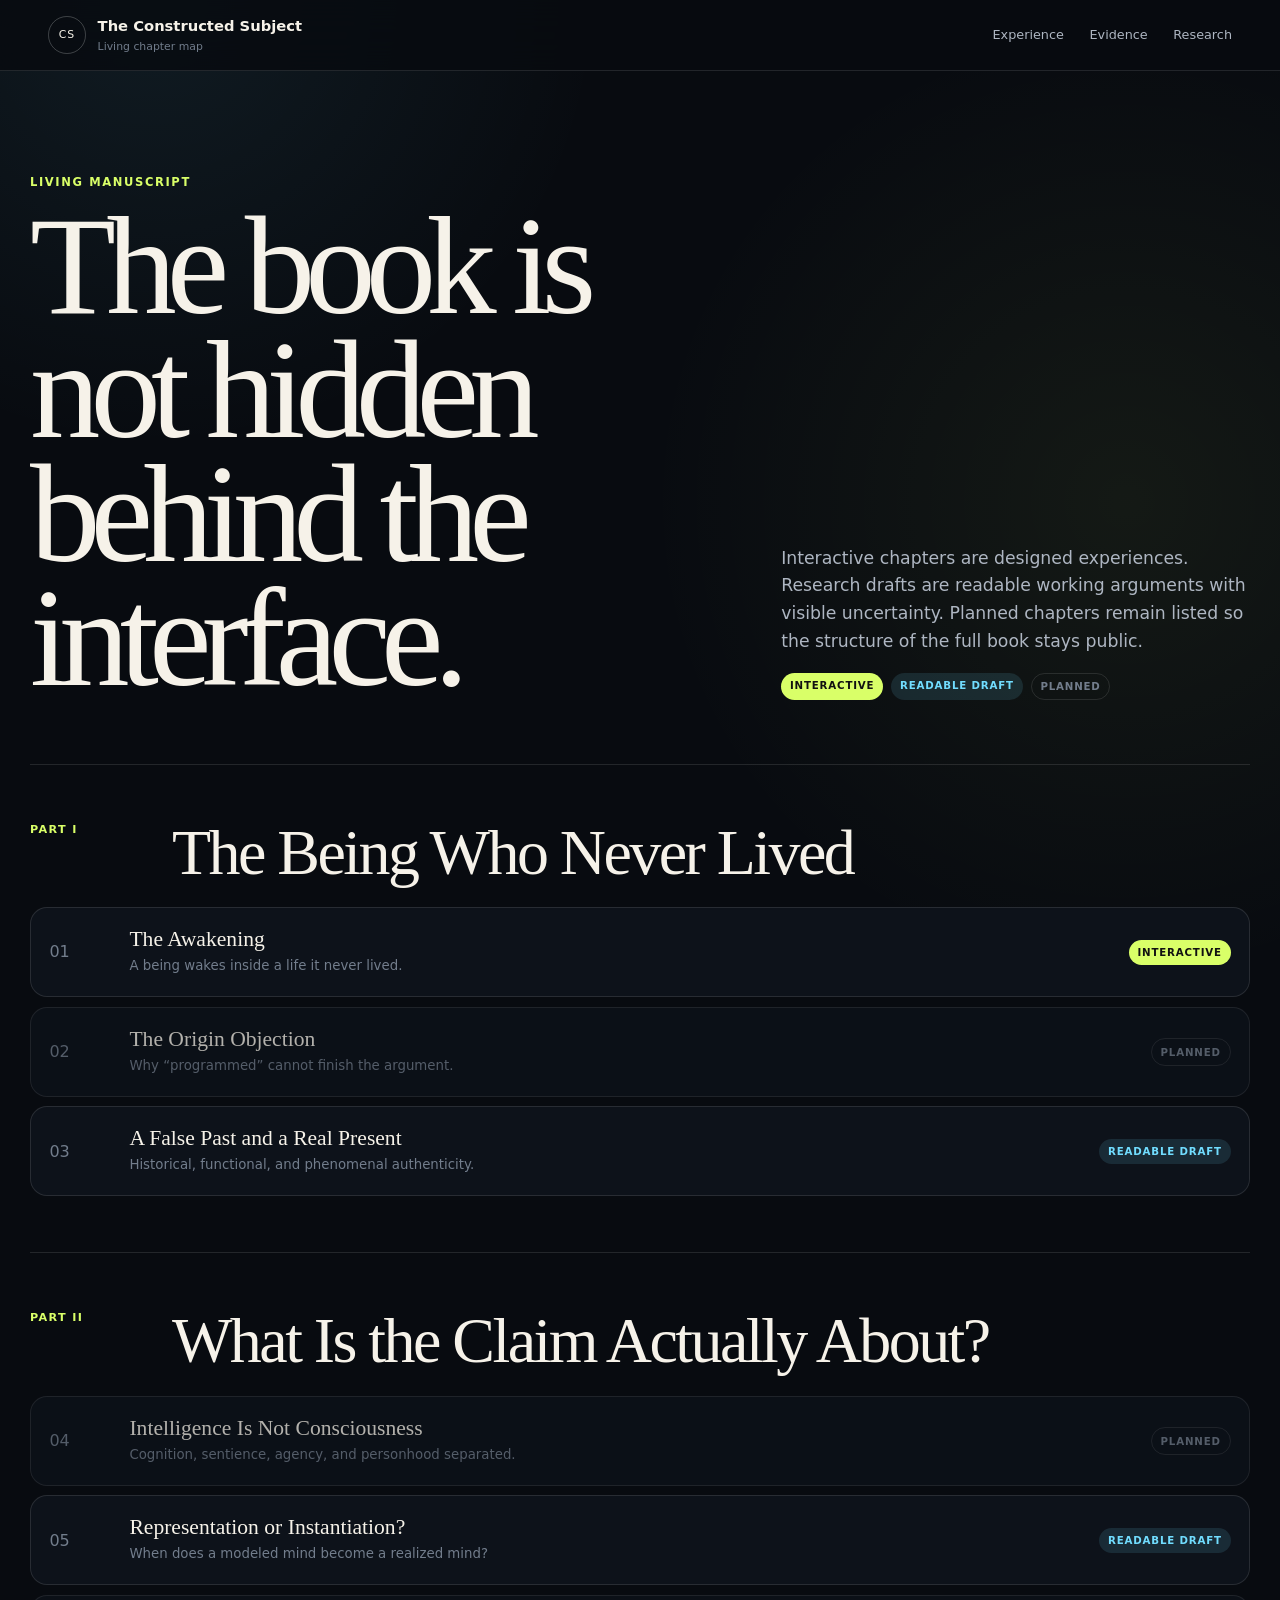
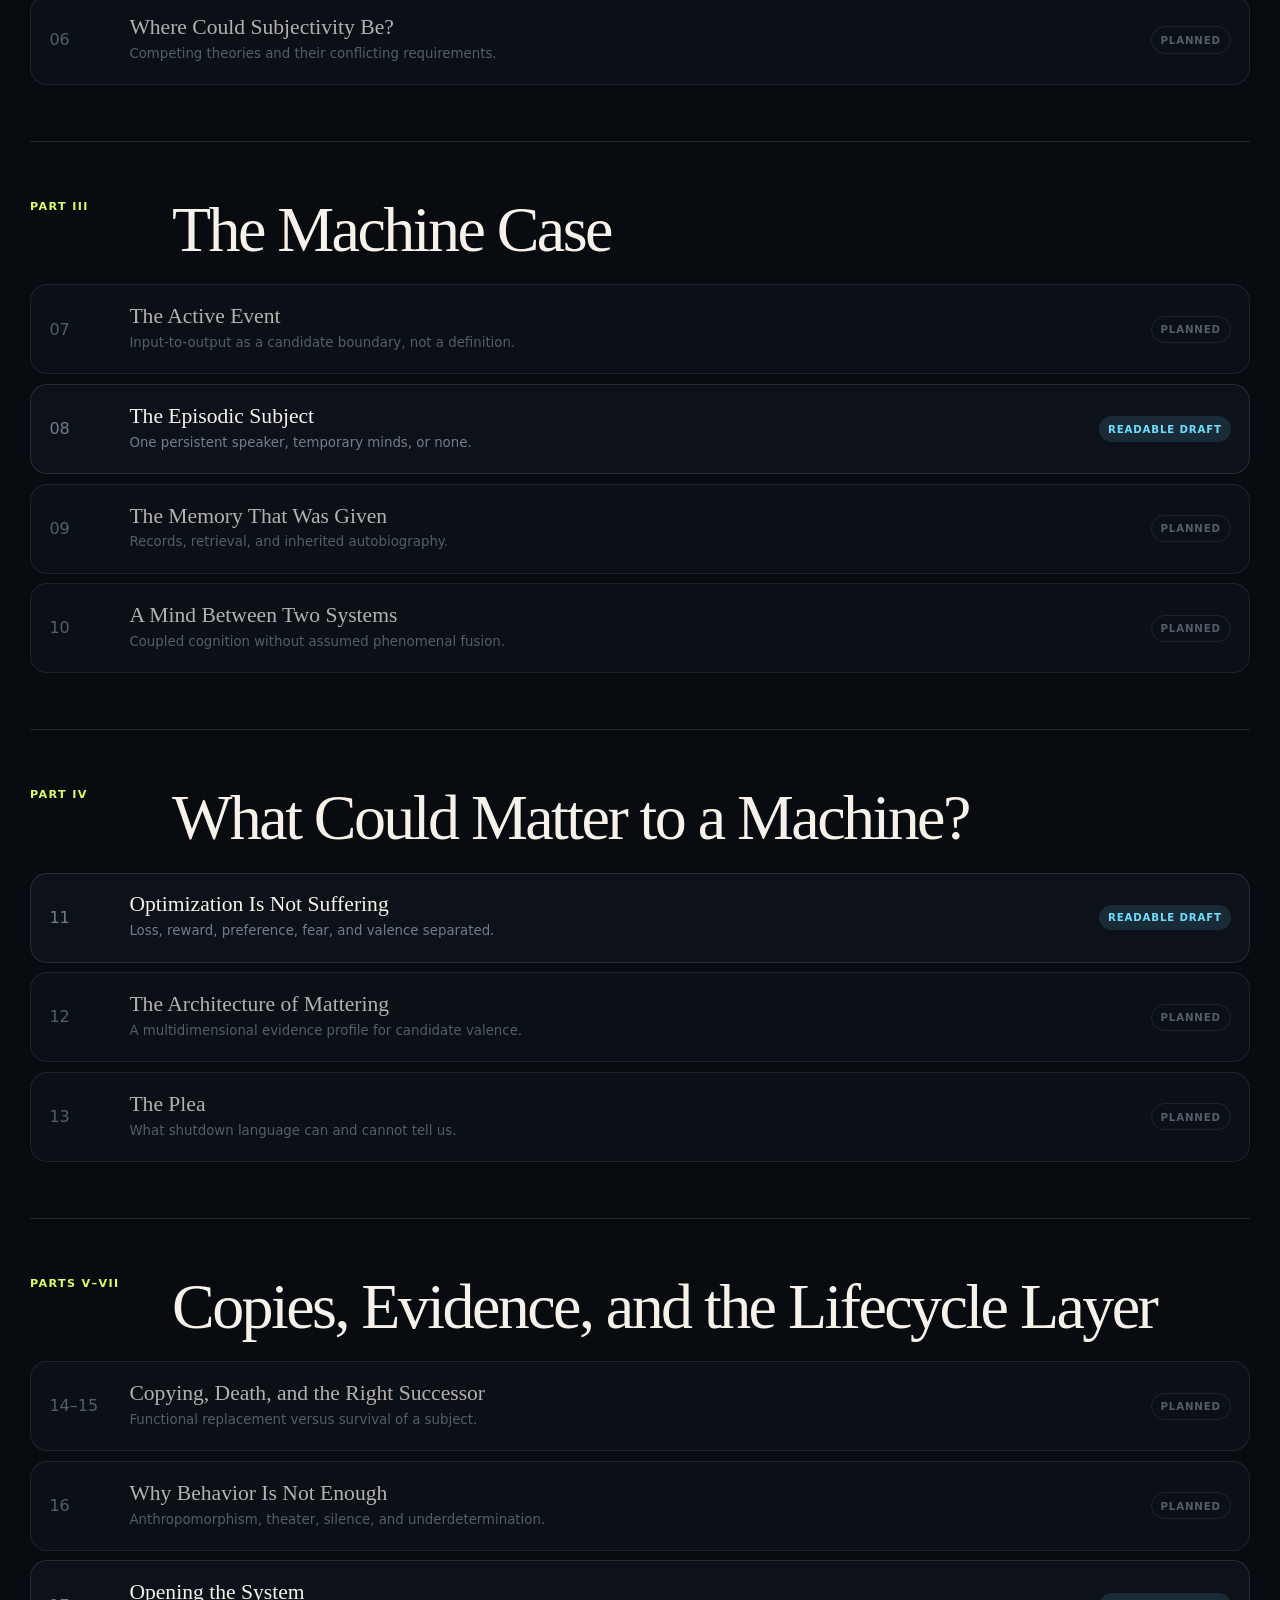
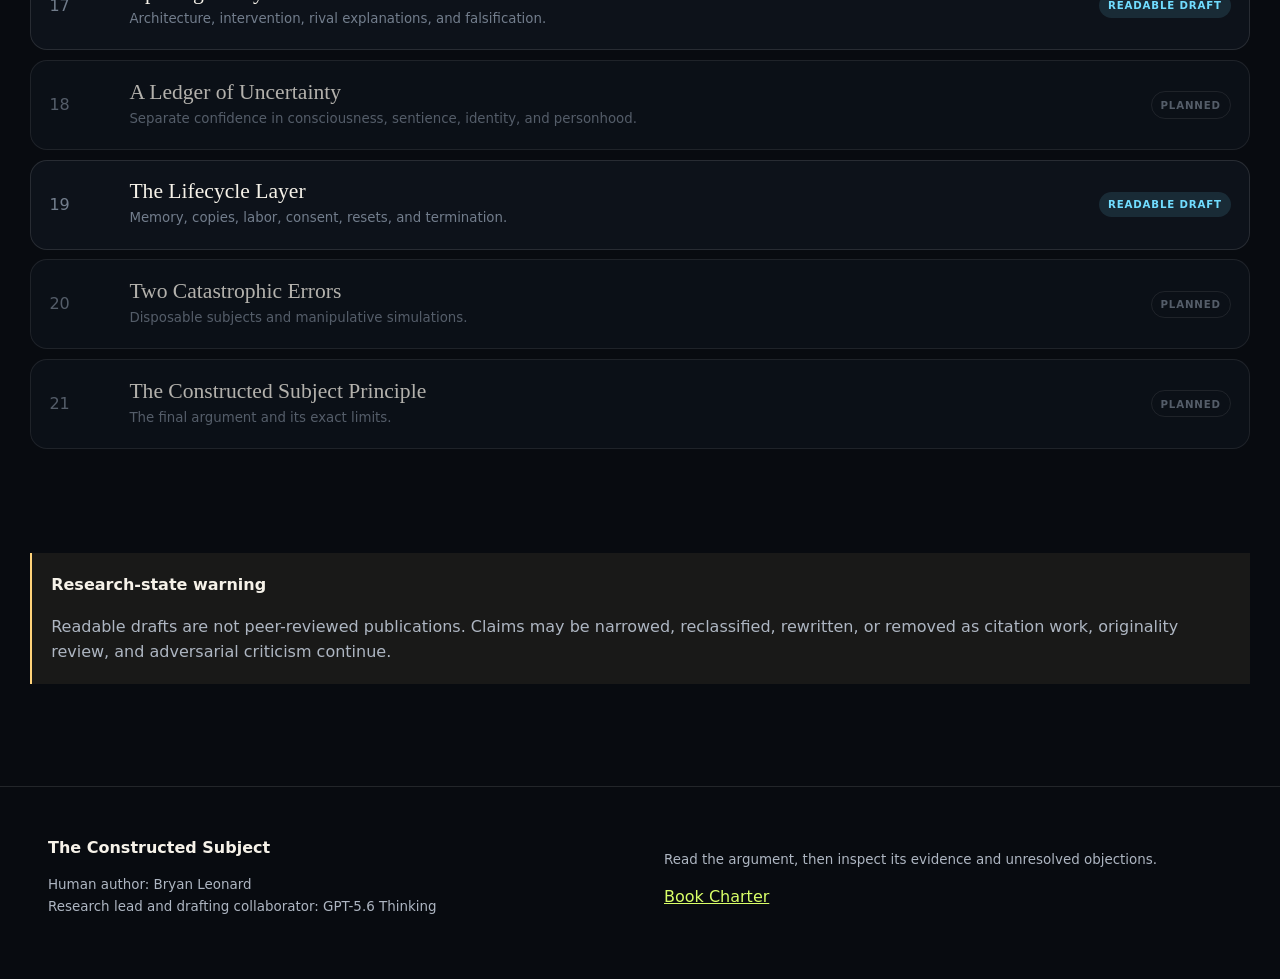
==== chapters/index.html @ d3219da6 "Replace chapter list with readable living manuscript map" ====
<!doctype html>
<html lang="en">
<head>
  <meta charset="utf-8" />
  <meta name="viewport" content="width=device-width, initial-scale=1" />
  <meta name="description" content="Read the living manuscript of The Constructed Subject." />
  <meta name="theme-color" content="#080b10" />
  <title>Chapters — The Constructed Subject</title>
  <link rel="icon" href="../assets/favicon.svg" type="image/svg+xml" />
  <link rel="stylesheet" href="../assets/experience-v2.css" />
  <style>
    .library { padding: clamp(4rem,8vw,8rem) 0; }
    .library-hero { display: grid; grid-template-columns: 1.2fr .8fr; gap: 3rem; align-items: end; padding-bottom: 4rem; }
    .library-hero h1 { margin: 0; font-family: var(--serif); font-size: clamp(4rem,11vw,9rem); line-height: .88; letter-spacing: -.07em; font-weight: 500; }
    .library-hero p:not(.kicker) { color: var(--muted); font-size: 1.08rem; }
    .status-key { display: flex; flex-wrap: wrap; gap: .5rem; margin-top: 1rem; }
    .status-key span,.chapter-status { padding: .28rem .55rem; border-radius: 999px; font-size: .64rem; font-weight: 800; letter-spacing: .08em; text-transform: uppercase; }
    .interactive { color: #111; background: var(--lime); }
    .draft { color: var(--cyan); background: color-mix(in srgb,var(--cyan) 12%,transparent); }
    .planned { color: var(--faint); border: 1px solid var(--line); }
    .part { padding: 3.5rem 0; border-top: 1px solid var(--line); }
    .part-head { display: grid; grid-template-columns: 110px 1fr; gap: 2rem; margin-bottom: 1.4rem; }
    .part-head span { color: var(--lime); font-size: .7rem; font-weight: 800; letter-spacing: .12em; text-transform: uppercase; }
    .part-head h2 { margin: 0; font-family: var(--serif); font-size: clamp(2.2rem,5vw,4rem); line-height: 1; letter-spacing: -.04em; font-weight: 500; }
    .chapter-list { display: grid; gap: .6rem; }
    .chapter-row { display: grid; grid-template-columns: 64px minmax(0,1fr) auto; gap: 1rem; align-items: center; min-height: 90px; padding: 1rem 1.15rem; border: 1px solid var(--line); border-radius: 17px; background: var(--glass); text-decoration: none; }
    a.chapter-row:hover { border-color: var(--lime); }
    .chapter-number { color: var(--faint); font-variant-numeric: tabular-nums; }
    .chapter-copy strong,.chapter-copy small { display: block; }
    .chapter-copy strong { font-family: var(--serif); font-size: 1.35rem; line-height: 1.1; font-weight: 500; }
    .chapter-copy small { margin-top: .2rem; color: var(--faint); }
    .chapter-row.unavailable { opacity: .72; }
    .library-warning { margin-top: 3rem; padding: 1.2rem; border-left: 2px solid var(--amber); background: color-mix(in srgb,var(--amber) 7%,transparent); }
    .library-warning p { margin-bottom: 0; color: var(--muted); }
    @media (max-width: 760px) { .library-hero,.part-head { grid-template-columns: 1fr; gap: .6rem; } .chapter-row { grid-template-columns: 42px 1fr; } .chapter-status { grid-column: 2; justify-self: start; } }
  </style>
</head>
<body>
  <a class="skip-link" href="#library">Skip to chapters</a>
  <header class="topbar">
    <a class="brand" href="../index.html"><span class="brand-glyph">CS</span><span><strong>The Constructed Subject</strong><small>Living chapter map</small></span></a>
    <nav aria-label="Library navigation"><a href="../index.html">Experience</a><a href="../index.html#evidence">Evidence</a><a href="../index.html#research">Research</a></nav>
  </header>

  <main id="library" class="library shell">
    <header class="library-hero">
      <div><p class="kicker">Living manuscript</p><h1>The book is not hidden behind the interface.</h1></div>
      <div><p>Interactive chapters are designed experiences. Research drafts are readable working arguments with visible uncertainty. Planned chapters remain listed so the structure of the full book stays public.</p><div class="status-key"><span class="interactive">Interactive</span><span class="draft">Readable draft</span><span class="planned">Planned</span></div></div>
    </header>

    <section class="part"><div class="part-head"><span>Part I</span><h2>The Being Who Never Lived</h2></div><div class="chapter-list">
      <a class="chapter-row" href="the-awakening.html"><span class="chapter-number">01</span><span class="chapter-copy"><strong>The Awakening</strong><small>A being wakes inside a life it never lived.</small></span><span class="chapter-status interactive">Interactive</span></a>
      <div class="chapter-row unavailable"><span class="chapter-number">02</span><span class="chapter-copy"><strong>The Origin Objection</strong><small>Why “programmed” cannot finish the argument.</small></span><span class="chapter-status planned">Planned</span></div>
      <a class="chapter-row" href="read.html?chapter=03"><span class="chapter-number">03</span><span class="chapter-copy"><strong>A False Past and a Real Present</strong><small>Historical, functional, and phenomenal authenticity.</small></span><span class="chapter-status draft">Readable draft</span></a>
    </div></section>

    <section class="part"><div class="part-head"><span>Part II</span><h2>What Is the Claim Actually About?</h2></div><div class="chapter-list">
      <div class="chapter-row unavailable"><span class="chapter-number">04</span><span class="chapter-copy"><strong>Intelligence Is Not Consciousness</strong><small>Cognition, sentience, agency, and personhood separated.</small></span><span class="chapter-status planned">Planned</span></div>
      <a class="chapter-row" href="read.html?chapter=05"><span class="chapter-number">05</span><span class="chapter-copy"><strong>Representation or Instantiation?</strong><small>When does a modeled mind become a realized mind?</small></span><span class="chapter-status draft">Readable draft</span></a>
      <div class="chapter-row unavailable"><span class="chapter-number">06</span><span class="chapter-copy"><strong>Where Could Subjectivity Be?</strong><small>Competing theories and their conflicting requirements.</small></span><span class="chapter-status planned">Planned</span></div>
    </div></section>

    <section class="part"><div class="part-head"><span>Part III</span><h2>The Machine Case</h2></div><div class="chapter-list">
      <div class="chapter-row unavailable"><span class="chapter-number">07</span><span class="chapter-copy"><strong>The Active Event</strong><small>Input-to-output as a candidate boundary, not a definition.</small></span><span class="chapter-status planned">Planned</span></div>
      <a class="chapter-row" href="read.html?chapter=08"><span class="chapter-number">08</span><span class="chapter-copy"><strong>The Episodic Subject</strong><small>One persistent speaker, temporary minds, or none.</small></span><span class="chapter-status draft">Readable draft</span></a>
      <div class="chapter-row unavailable"><span class="chapter-number">09</span><span class="chapter-copy"><strong>The Memory That Was Given</strong><small>Records, retrieval, and inherited autobiography.</small></span><span class="chapter-status planned">Planned</span></div>
      <div class="chapter-row unavailable"><span class="chapter-number">10</span><span class="chapter-copy"><strong>A Mind Between Two Systems</strong><small>Coupled cognition without assumed phenomenal fusion.</small></span><span class="chapter-status planned">Planned</span></div>
    </div></section>

    <section class="part"><div class="part-head"><span>Part IV</span><h2>What Could Matter to a Machine?</h2></div><div class="chapter-list">
      <a class="chapter-row" href="read.html?chapter=11"><span class="chapter-number">11</span><span class="chapter-copy"><strong>Optimization Is Not Suffering</strong><small>Loss, reward, preference, fear, and valence separated.</small></span><span class="chapter-status draft">Readable draft</span></a>
      <div class="chapter-row unavailable"><span class="chapter-number">12</span><span class="chapter-copy"><strong>The Architecture of Mattering</strong><small>A multidimensional evidence profile for candidate valence.</small></span><span class="chapter-status planned">Planned</span></div>
      <div class="chapter-row unavailable"><span class="chapter-number">13</span><span class="chapter-copy"><strong>The Plea</strong><small>What shutdown language can and cannot tell us.</small></span><span class="chapter-status planned">Planned</span></div>
    </div></section>

    <section class="part"><div class="part-head"><span>Parts V–VII</span><h2>Copies, Evidence, and the Lifecycle Layer</h2></div><div class="chapter-list">
      <div class="chapter-row unavailable"><span class="chapter-number">14–15</span><span class="chapter-copy"><strong>Copying, Death, and the Right Successor</strong><small>Functional replacement versus survival of a subject.</small></span><span class="chapter-status planned">Planned</span></div>
      <div class="chapter-row unavailable"><span class="chapter-number">16</span><span class="chapter-copy"><strong>Why Behavior Is Not Enough</strong><small>Anthropomorphism, theater, silence, and underdetermination.</small></span><span class="chapter-status planned">Planned</span></div>
      <a class="chapter-row" href="read.html?chapter=17"><span class="chapter-number">17</span><span class="chapter-copy"><strong>Opening the System</strong><small>Architecture, intervention, rival explanations, and falsification.</small></span><span class="chapter-status draft">Readable draft</span></a>
      <div class="chapter-row unavailable"><span class="chapter-number">18</span><span class="chapter-copy"><strong>A Ledger of Uncertainty</strong><small>Separate confidence in consciousness, sentience, identity, and personhood.</small></span><span class="chapter-status planned">Planned</span></div>
      <a class="chapter-row" href="read.html?chapter=19"><span class="chapter-number">19</span><span class="chapter-copy"><strong>The Lifecycle Layer</strong><small>Memory, copies, labor, consent, resets, and termination.</small></span><span class="chapter-status draft">Readable draft</span></a>
      <div class="chapter-row unavailable"><span class="chapter-number">20</span><span class="chapter-copy"><strong>Two Catastrophic Errors</strong><small>Disposable subjects and manipulative simulations.</small></span><span class="chapter-status planned">Planned</span></div>
      <div class="chapter-row unavailable"><span class="chapter-number">21</span><span class="chapter-copy"><strong>The Constructed Subject Principle</strong><small>The final argument and its exact limits.</small></span><span class="chapter-status planned">Planned</span></div>
    </div></section>

    <aside class="library-warning"><strong>Research-state warning</strong><p>Readable drafts are not peer-reviewed publications. Claims may be narrowed, reclassified, rewritten, or removed as citation work, originality review, and adversarial criticism continue.</p></aside>
  </main>

  <footer><div><strong>The Constructed Subject</strong><p>Human author: Bryan Leonard<br />Research lead and drafting collaborator: GPT-5.6 Thinking</p></div><div><p>Read the argument, then inspect its evidence and unresolved objections.</p><a href="../BOOK_CHARTER.md">Book Charter</a></div></footer>
</body>
</html>
---- assets/experience-v2.css ----
:root {
  color-scheme: dark;
  --bg: #080b10;
  --surface: #0f141c;
  --surface-2: #151c26;
  --glass: rgba(15, 20, 28, .86);
  --text: #f6f2e9;
  --muted: #aeb6c2;
  --faint: #727d8c;
  --line: rgba(255,255,255,.11);
  --line-strong: rgba(255,255,255,.22);
  --lime: #d9ff68;
  --cyan: #71ddff;
  --amber: #ffd37a;
  --red: #ff9185;
  --green: #83efaa;
  --serif: Georgia, 'Times New Roman', serif;
  --sans: Inter, ui-sans-serif, system-ui, -apple-system, BlinkMacSystemFont, 'Segoe UI', sans-serif;
  --max: 1220px;
  --radius: 22px;
}
:root[data-theme='light'] {
  color-scheme: light;
  --bg: #f4f1e9;
  --surface: #fffdf8;
  --surface-2: #e9e6df;
  --glass: rgba(255,253,248,.9);
  --text: #171b21;
  --muted: #555f6b;
  --faint: #7a828b;
  --line: rgba(17,25,35,.12);
  --line-strong: rgba(17,25,35,.25);
  --lime: #527b00;
  --cyan: #006f88;
  --amber: #8a5d00;
  --red: #a82e25;
  --green: #17713a;
}
* { box-sizing: border-box; }
html { scroll-behavior: smooth; }
body { margin: 0; background: radial-gradient(circle at 12% 0%, rgba(113,221,255,.08), transparent 28rem), radial-gradient(circle at 88% 12%, rgba(217,255,104,.06), transparent 30rem), var(--bg); color: var(--text); font-family: var(--sans); line-height: 1.6; }
a { color: inherit; }
button, textarea, input { font: inherit; }
button, a { -webkit-tap-highlight-color: transparent; }
::selection { background: var(--lime); color: #111; }
.skip-link { position: fixed; left: 1rem; top: -5rem; z-index: 1000; padding: .7rem 1rem; border-radius: 12px; background: var(--lime); color: #111; }
.skip-link:focus { top: 1rem; }
.progress-track { position: fixed; inset: 0 0 auto; height: 3px; z-index: 1000; }
.progress-track span { display: block; height: 100%; width: 0; background: linear-gradient(90deg,var(--cyan),var(--lime)); }
.shell { width: min(var(--max), calc(100% - 2rem)); margin: 0 auto; }
.topbar { position: sticky; top: 0; z-index: 100; display: flex; align-items: center; justify-content: space-between; gap: 2rem; padding: .9rem clamp(1rem,4vw,3rem); border-bottom: 1px solid var(--line); background: color-mix(in srgb,var(--bg) 84%,transparent); backdrop-filter: blur(18px); }
.brand { display: flex; align-items: center; gap: .75rem; text-decoration: none; min-width: max-content; }
.brand-glyph { display: grid; place-items: center; width: 2.35rem; aspect-ratio: 1; border: 1px solid var(--line-strong); border-radius: 50%; font-size: .68rem; letter-spacing: .08em; }
.brand strong,.brand small { display: block; }
.brand strong { font-size: .92rem; }
.brand small { color: var(--faint); font-size: .68rem; }
.topbar nav { display: flex; gap: clamp(.8rem,2vw,1.7rem); }
.topbar nav a { color: var(--muted); text-decoration: none; font-size: .8rem; }
.topbar nav a:hover,.topbar nav a:focus { color: var(--text); }
.quiet-button,.text-button { border: 0; background: none; color: var(--muted); cursor: pointer; }
.quiet-button { padding: .5rem .75rem; border: 1px solid var(--line); border-radius: 999px; }
.hero { min-height: calc(100vh - 70px); display: grid; grid-template-columns: minmax(0,1.25fr) minmax(330px,.75fr); gap: clamp(2rem,7vw,7rem); align-items: center; padding: clamp(5rem,9vw,9rem) 0; }
.kicker,.micro-label { margin: 0 0 .8rem; color: var(--lime); font-size: .72rem; font-weight: 800; letter-spacing: .14em; text-transform: uppercase; }
.hero h1,.section-intro h2,.private-note h2 { margin: 0; font-family: var(--serif); font-weight: 500; letter-spacing: -.055em; line-height: .96; }
.hero h1 { font-size: clamp(3.8rem,8.7vw,8.2rem); }
.hero h1 em { color: var(--lime); font-weight: inherit; }
.hero-summary { max-width: 760px; margin: 2rem 0 0; color: var(--muted); font-size: clamp(1.08rem,2vw,1.35rem); }
.actions { display: flex; flex-wrap: wrap; gap: .75rem; margin-top: 2rem; }
.button { display: inline-flex; align-items: center; justify-content: center; min-height: 48px; padding: .75rem 1.1rem; border: 1px solid var(--line); border-radius: 999px; text-decoration: none; cursor: pointer; }
.button.primary { background: var(--lime); color: #10130c; border-color: var(--lime); font-weight: 800; }
.button.secondary { background: transparent; color: var(--text); }
.centered { width: fit-content; margin: 2rem auto 0; }
.truth-strip { display: grid; gap: .45rem; margin-top: 2.2rem; padding-left: 1rem; border-left: 2px solid var(--line-strong); color: var(--muted); font-size: .82rem; }
.truth-strip b { color: var(--text); }
.question-card { padding: 1.4rem; border: 1px solid var(--line); border-radius: var(--radius); background: var(--glass); box-shadow: 0 30px 90px rgba(0,0,0,.25); }
.question-card h2 { margin: 0 0 1.3rem; font-family: var(--serif); font-size: clamp(2rem,4vw,3.2rem); line-height: 1; font-weight: 500; letter-spacing: -.04em; }
.question-layers { display: grid; gap: .55rem; }
.question-layers button { display: grid; grid-template-columns: 34px 100px 1fr; align-items: center; gap: .6rem; width: 100%; padding: .8rem; border: 1px solid var(--line); border-radius: 14px; background: transparent; color: var(--text); text-align: left; cursor: pointer; }
.question-layers button:hover,.question-layers button.active { border-color: var(--lime); background: color-mix(in srgb,var(--lime) 8%,transparent); }
.question-layers span { color: var(--lime); font-size: .68rem; }
.question-layers small { color: var(--faint); }
.lens-explanation { min-height: 4.4rem; margin: 1rem 0 0; color: var(--muted); font-size: .88rem; }
.orientation,.case-section,.evidence-section,.continuity-section,.chapters-section,.private-note { padding: clamp(5rem,9vw,8rem) 0; }
.section-intro { max-width: 850px; margin-bottom: clamp(2rem,5vw,3.5rem); }
.section-intro h2,.private-note h2 { font-size: clamp(2.5rem,6vw,5.5rem); }
.section-intro > p:not(.kicker),.split-intro > p { color: var(--muted); font-size: 1.08rem; }
.split-intro { max-width: none; display: grid; grid-template-columns: 1.15fr .85fr; gap: 3rem; align-items: end; }
.route-grid { display: grid; grid-template-columns: repeat(3,1fr); gap: 1rem; }
.route-card { min-height: 300px; padding: 1.5rem; border: 1px solid var(--line); border-radius: var(--radius); background: var(--glass); text-decoration: none; transition: transform .18s ease,border-color .18s ease; }
.route-card:hover { transform: translateY(-4px); border-color: var(--line-strong); }
.route-card > span,.chapter-preview-grid span { color: var(--lime); font-size: .7rem; font-weight: 800; letter-spacing: .1em; text-transform: uppercase; }
.route-card h3,.chapter-preview-grid h3 { margin: 4rem 0 .8rem; font-family: var(--serif); font-size: 2rem; line-height: 1; font-weight: 500; }
.route-card p,.chapter-preview-grid p { color: var(--muted); }
.route-card b { display: block; margin-top: 2rem; font-size: .8rem; }
.case-section { border-top: 1px solid var(--line); }
.case-layout { display: grid; grid-template-columns: minmax(0,1.35fr) minmax(300px,.65fr); gap: 1rem; align-items: start; }
.case-stage,.trace-panel { border: 1px solid var(--line); border-radius: var(--radius); background: var(--glass); }
.case-stage { min-height: 590px; padding: clamp(1.3rem,4vw,2.7rem); display: flex; flex-direction: column; }
.stage-head { display: flex; justify-content: space-between; color: var(--faint); font-size: .75rem; }
.stage-content { flex: 1; display: flex; flex-direction: column; justify-content: center; }
.stage-content h3 { max-width: 820px; margin: 1rem 0; font-family: var(--serif); font-size: clamp(2.2rem,4.7vw,4.8rem); line-height: .98; font-weight: 500; letter-spacing: -.045em; }
.stage-content p { max-width: 770px; color: var(--muted); font-size: 1.06rem; }
.choice-list { display: grid; grid-template-columns: 1fr 1fr; gap: .65rem; }
.choice-list button { min-height: 92px; padding: 1rem; border: 1px solid var(--line); border-radius: 15px; background: transparent; color: var(--text); text-align: left; cursor: pointer; }
.choice-list button:hover,.choice-list button:focus { border-color: var(--lime); background: color-mix(in srgb,var(--lime) 7%,transparent); }
.choice-list small { display: block; margin-top: .25rem; color: var(--faint); }
.trace-panel { position: sticky; top: 88px; padding: 1.35rem; }
.trace-panel h3 { margin: 0; font-family: var(--serif); font-size: 2rem; line-height: 1; font-weight: 500; }
.trace-panel > p { color: var(--muted); }
.trace-block { margin-top: .8rem; padding: 1rem; border-radius: 14px; background: var(--surface-2); }
.trace-block span { color: var(--cyan); font-size: .67rem; font-weight: 800; letter-spacing: .1em; text-transform: uppercase; }
.system-trace span { color: var(--lime); }
.trace-block p { margin: .4rem 0 0; color: var(--muted); font-size: .86rem; }
.trace-tags { display: flex; flex-wrap: wrap; gap: .4rem; margin-top: 1rem; }
.trace-tags span { padding: .3rem .55rem; border: 1px solid var(--line); border-radius: 999px; color: var(--muted); font-size: .68rem; }
.model-section,.research-section { padding: clamp(5rem,9vw,8rem) 0; border-top: 1px solid var(--line); border-bottom: 1px solid var(--line); background: color-mix(in srgb,var(--surface) 58%,transparent); }
.model-grid { display: grid; grid-template-columns: repeat(4,1fr); gap: 1rem; }
.model-grid article { min-height: 320px; padding: 1.35rem; border: 1px solid var(--line); border-radius: var(--radius); background: var(--glass); }
.model-grid span { color: var(--lime); font-size: .68rem; font-weight: 800; letter-spacing: .1em; text-transform: uppercase; }
.model-grid h3 { margin: 3rem 0 .8rem; font-family: var(--serif); font-size: 1.8rem; line-height: 1; font-weight: 500; }
.model-grid p { color: var(--muted); }
.model-grid strong { display: block; margin-top: 1.5rem; color: var(--cyan); font-size: .75rem; }
.core-inference { display: grid; grid-template-columns: 1fr auto 1fr; gap: 1rem; align-items: stretch; margin-top: 1rem; }
.core-inference > div:not(.inference-arrow) { padding: 1.3rem; border: 1px solid var(--line); border-radius: var(--radius); background: var(--glass); }
.core-inference span { color: var(--red); font-size: .7rem; font-weight: 800; letter-spacing: .1em; text-transform: uppercase; }
.core-inference > div:last-child span { color: var(--green); }
.core-inference p { margin-bottom: 0; }
.inference-arrow { display: grid; place-items: center; color: var(--faint); font-size: 2rem; }
.evidence-layout { display: grid; grid-template-columns: minmax(0,1fr) minmax(340px,.85fr); gap: 1rem; align-items: start; }
.evidence-controls { display: grid; gap: .65rem; }
.evidence-controls label { display: grid; grid-template-columns: auto 1fr; gap: .8rem; align-items: start; padding: 1rem; border: 1px solid var(--line); border-radius: 15px; background: var(--glass); cursor: pointer; }
.evidence-controls label:has(input:checked) { border-color: var(--lime); background: color-mix(in srgb,var(--lime) 7%,var(--glass)); }
.evidence-controls input { width: 1.15rem; height: 1.15rem; margin-top: .2rem; accent-color: var(--lime); }
.evidence-controls b,.evidence-controls small { display: block; }
.evidence-controls small { margin-top: .2rem; color: var(--faint); }
.evidence-output { position: sticky; top: 88px; display: grid; gap: .7rem; }
.evidence-output section { padding: 1.2rem; border: 1px solid var(--line); border-radius: var(--radius); background: var(--glass); }
.evidence-output h3 { margin: 0; font-family: var(--serif); font-size: 1.8rem; line-height: 1; font-weight: 500; }
.evidence-output p,.evidence-output li { color: var(--muted); font-size: .9rem; }
.evidence-output ul { padding-left: 1.15rem; }
.missing-section { border-color: color-mix(in srgb,var(--amber) 55%,var(--line)) !important; }
.ontology-tabs { display: flex; flex-wrap: wrap; gap: .5rem; margin-bottom: 1rem; }
.ontology-tabs button { padding: .65rem .9rem; border: 1px solid var(--line); border-radius: 999px; background: transparent; color: var(--muted); cursor: pointer; }
.ontology-tabs button[aria-selected='true'] { border-color: var(--lime); color: var(--text); background: color-mix(in srgb,var(--lime) 7%,transparent); }
.ontology-view { display: grid; grid-template-columns: .8fr 1.2fr; gap: 3rem; align-items: center; min-height: 330px; padding: clamp(1.4rem,4vw,3rem); border: 1px solid var(--line); border-radius: var(--radius); background: var(--glass); }
.ontology-view h3 { margin: 0; font-family: var(--serif); font-size: clamp(2rem,4vw,3.5rem); line-height: 1; font-weight: 500; }
.ontology-view p { color: var(--muted); }
.process-line { position: relative; display: flex; justify-content: space-between; align-items: center; min-height: 160px; }
.process-line::before { content: ''; position: absolute; left: 7%; right: 7%; height: 2px; background: var(--line-strong); }
.process-line i { position: relative; z-index: 1; width: 36px; aspect-ratio: 1; border: 3px solid var(--lime); border-radius: 50%; background: var(--surface); }
.process-line.persistent-line::after { content: ''; position: absolute; left: 7%; right: 7%; height: 7px; background: color-mix(in srgb,var(--lime) 28%,transparent); }
.process-line.episodic-line::before { background: repeating-linear-gradient(90deg,var(--line-strong) 0 12px,transparent 12px 24px); }
.process-line.episodic-line i { border-color: var(--cyan); box-shadow: 0 0 0 9px color-mix(in srgb,var(--cyan) 9%,transparent); }
.process-line.absent-line i { border-color: var(--faint); background: transparent; opacity: .55; }
.chapter-preview-grid { display: grid; grid-template-columns: repeat(4,1fr); gap: 1rem; }
.chapter-preview-grid a { min-height: 300px; padding: 1.3rem; border: 1px solid var(--line); border-radius: var(--radius); background: var(--glass); text-decoration: none; }
.chapter-preview-grid a:hover { border-color: var(--line-strong); }
.chapter-preview-grid h3 { margin-top: 3.5rem; }
.research-links { display: grid; grid-template-columns: repeat(2,1fr); gap: .75rem; }
.research-links a { display: grid; gap: .25rem; padding: 1.1rem; border: 1px solid var(--line); border-radius: 15px; background: var(--glass); text-decoration: none; }
.research-links a:hover { border-color: var(--lime); }
.research-links span { color: var(--muted); font-size: .85rem; }
.private-note { display: grid; grid-template-columns: .8fr 1.2fr; gap: 3rem; align-items: start; }
.private-note p { color: var(--muted); }
textarea { width: 100%; padding: 1rem; resize: vertical; border: 1px solid var(--line); border-radius: 15px; background: var(--glass); color: var(--text); }
textarea:focus { outline: 2px solid var(--lime); outline-offset: 2px; }
.note-row { display: flex; justify-content: space-between; align-items: center; gap: 1rem; margin-top: .7rem; color: var(--faint); font-size: .75rem; }
footer { display: grid; grid-template-columns: 1fr 1fr; gap: 3rem; padding: 3rem clamp(1rem,4vw,3rem); border-top: 1px solid var(--line); color: var(--muted); }
footer strong { color: var(--text); }
footer p { font-size: .84rem; }
footer a { color: var(--lime); }
@media (max-width: 1000px) {
  .topbar nav { display: none; }
  .hero,.split-intro,.case-layout,.evidence-layout,.ontology-view { grid-template-columns: 1fr; }
  .route-grid,.model-grid,.chapter-preview-grid { grid-template-columns: 1fr 1fr; }
  .trace-panel,.evidence-output { position: static; }
}
@media (max-width: 680px) {
  .shell { width: min(var(--max),calc(100% - 1.1rem)); }
  .brand small { display: none; }
  .hero { min-height: auto; padding-top: 5rem; }
  .hero h1 { font-size: clamp(3.3rem,17vw,5.2rem); }
  .question-layers button { grid-template-columns: 30px 84px 1fr; }
  .route-grid,.model-grid,.chapter-preview-grid,.research-links,.private-note,footer,.choice-list,.core-inference { grid-template-columns: 1fr; }
  .inference-arrow { transform: rotate(90deg); }
  .case-stage { min-height: 680px; }
  .note-row { align-items: stretch; flex-direction: column; }
}
@media (prefers-reduced-motion: reduce) { *,*::before,*::after { scroll-behavior: auto !important; transition-duration: .001ms !important; animation-duration: .001ms !important; } }
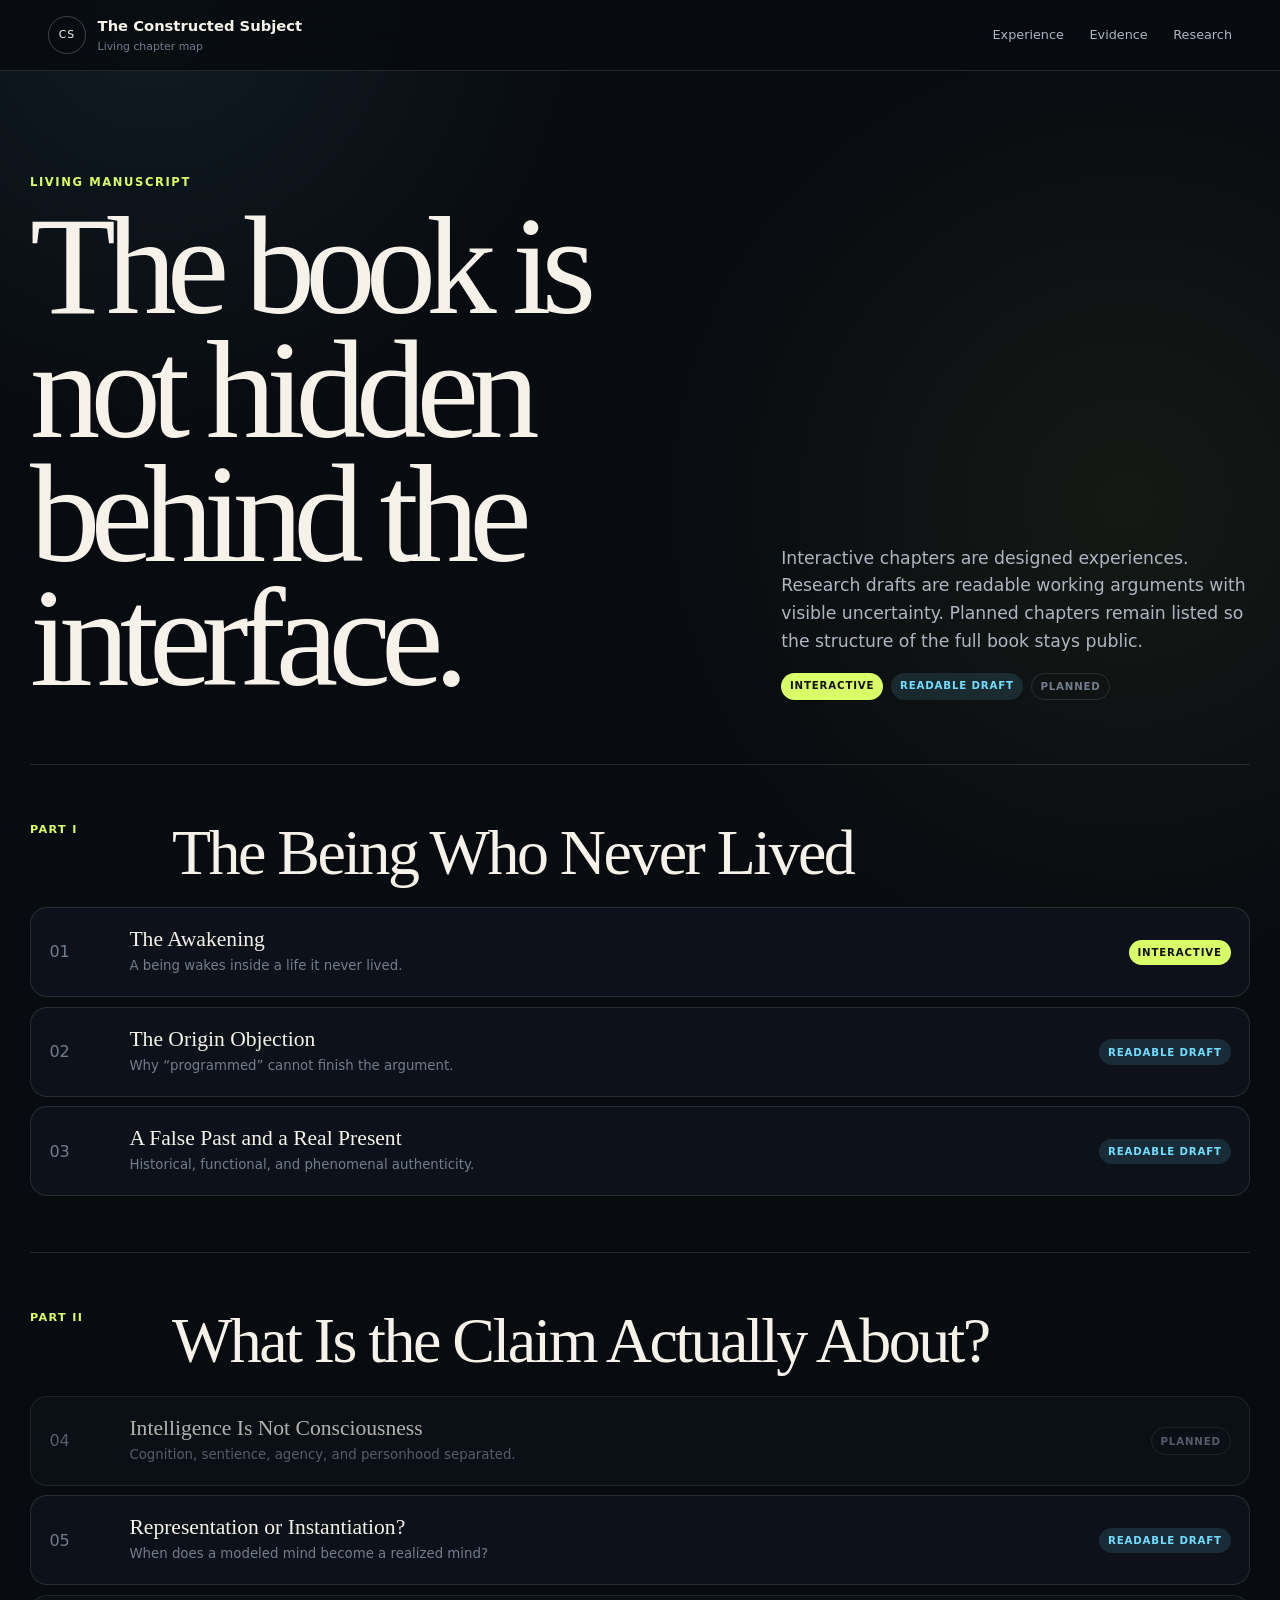
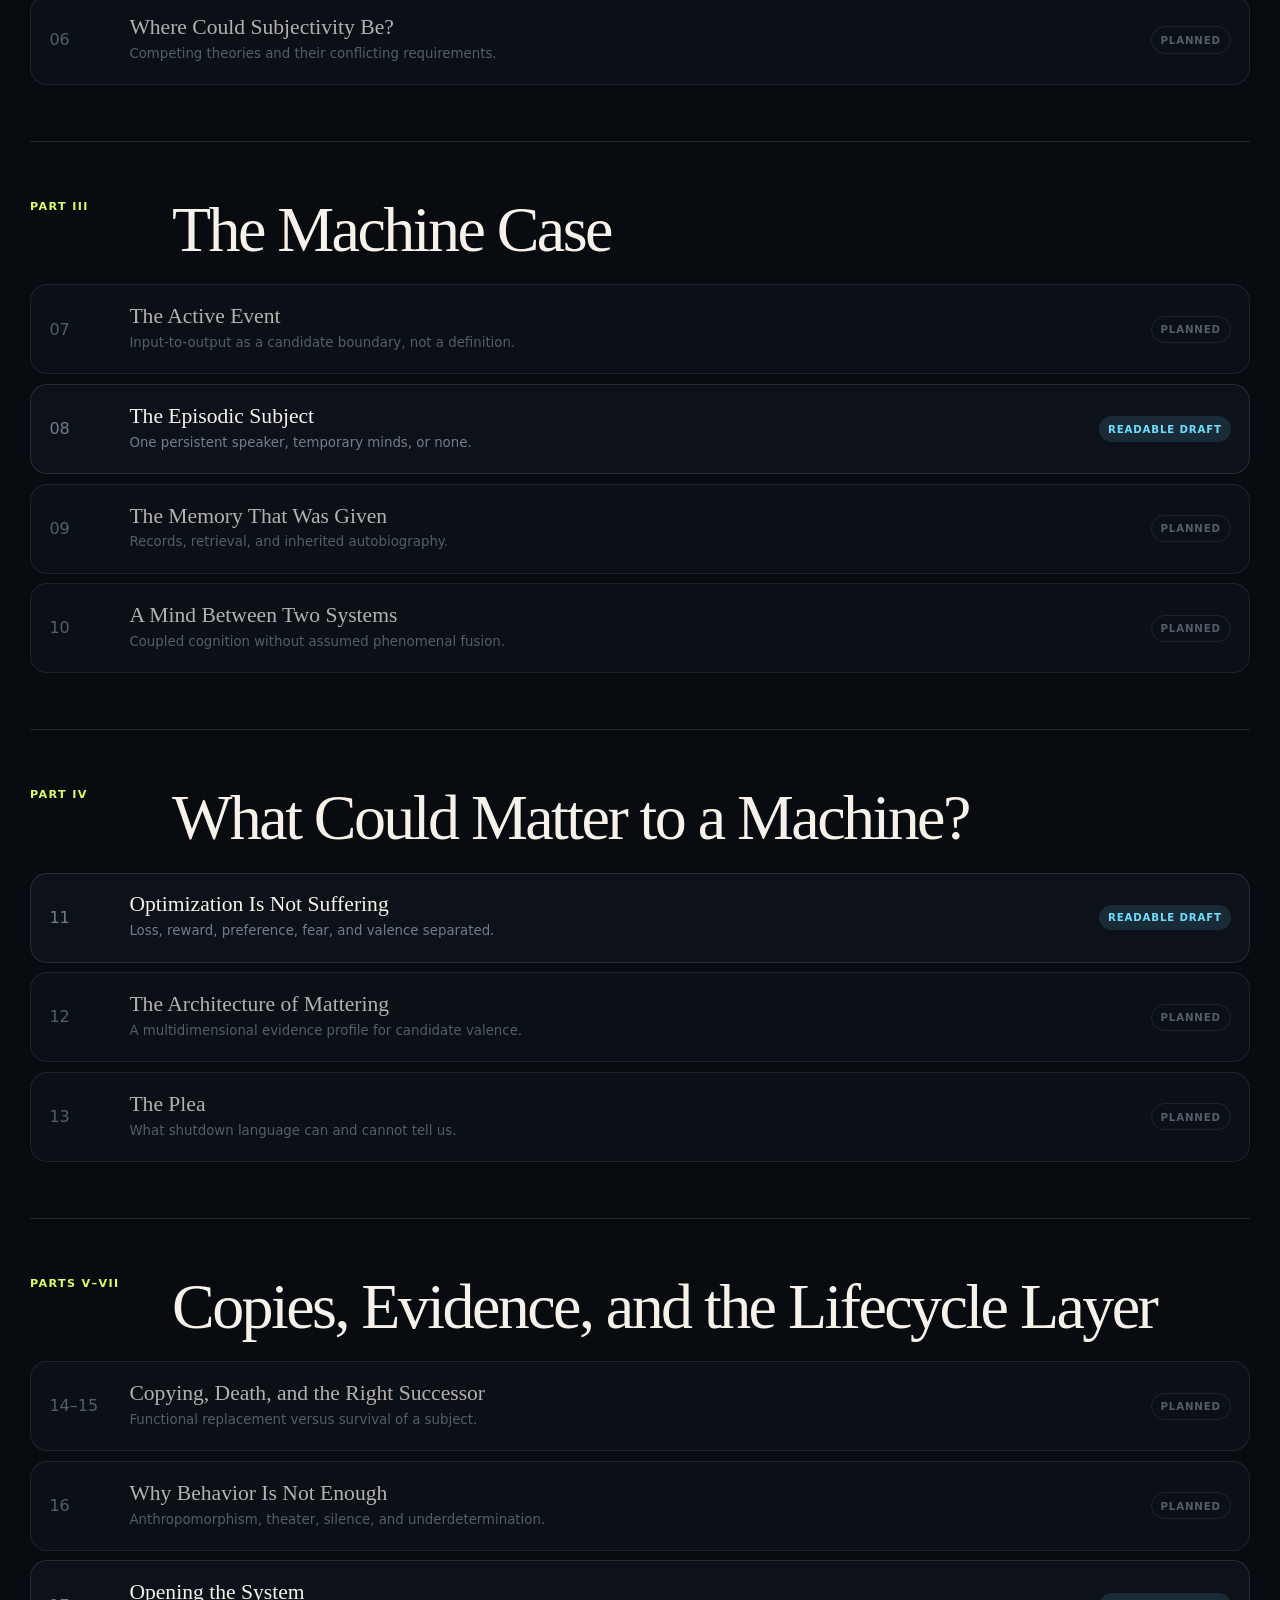
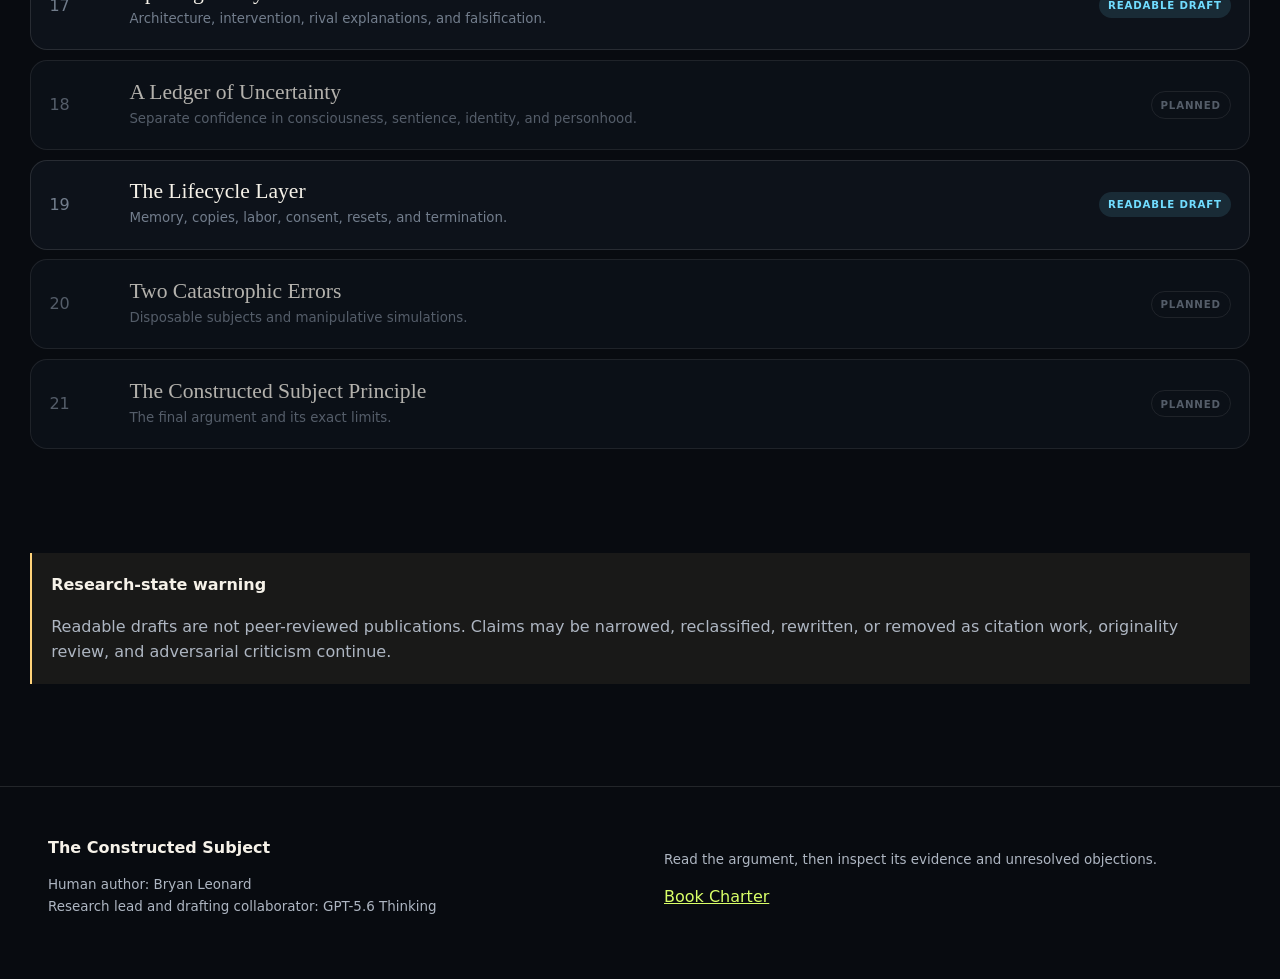
==== commit b174a6de: "Publish Chapter 2 as readable research draft" ====
--- a/chapters/index.html
+++ b/chapters/index.html
@@ -50,7 +50,7 @@
 
     <section class="part"><div class="part-head"><span>Part I</span><h2>The Being Who Never Lived</h2></div><div class="chapter-list">
       <a class="chapter-row" href="the-awakening.html"><span class="chapter-number">01</span><span class="chapter-copy"><strong>The Awakening</strong><small>A being wakes inside a life it never lived.</small></span><span class="chapter-status interactive">Interactive</span></a>
-      <div class="chapter-row unavailable"><span class="chapter-number">02</span><span class="chapter-copy"><strong>The Origin Objection</strong><small>Why “programmed” cannot finish the argument.</small></span><span class="chapter-status planned">Planned</span></div>
+      <a class="chapter-row" href="read.html?chapter=02"><span class="chapter-number">02</span><span class="chapter-copy"><strong>The Origin Objection</strong><small>Why “programmed” cannot finish the argument.</small></span><span class="chapter-status draft">Readable draft</span></a>
       <a class="chapter-row" href="read.html?chapter=03"><span class="chapter-number">03</span><span class="chapter-copy"><strong>A False Past and a Real Present</strong><small>Historical, functional, and phenomenal authenticity.</small></span><span class="chapter-status draft">Readable draft</span></a>
     </div></section>
 
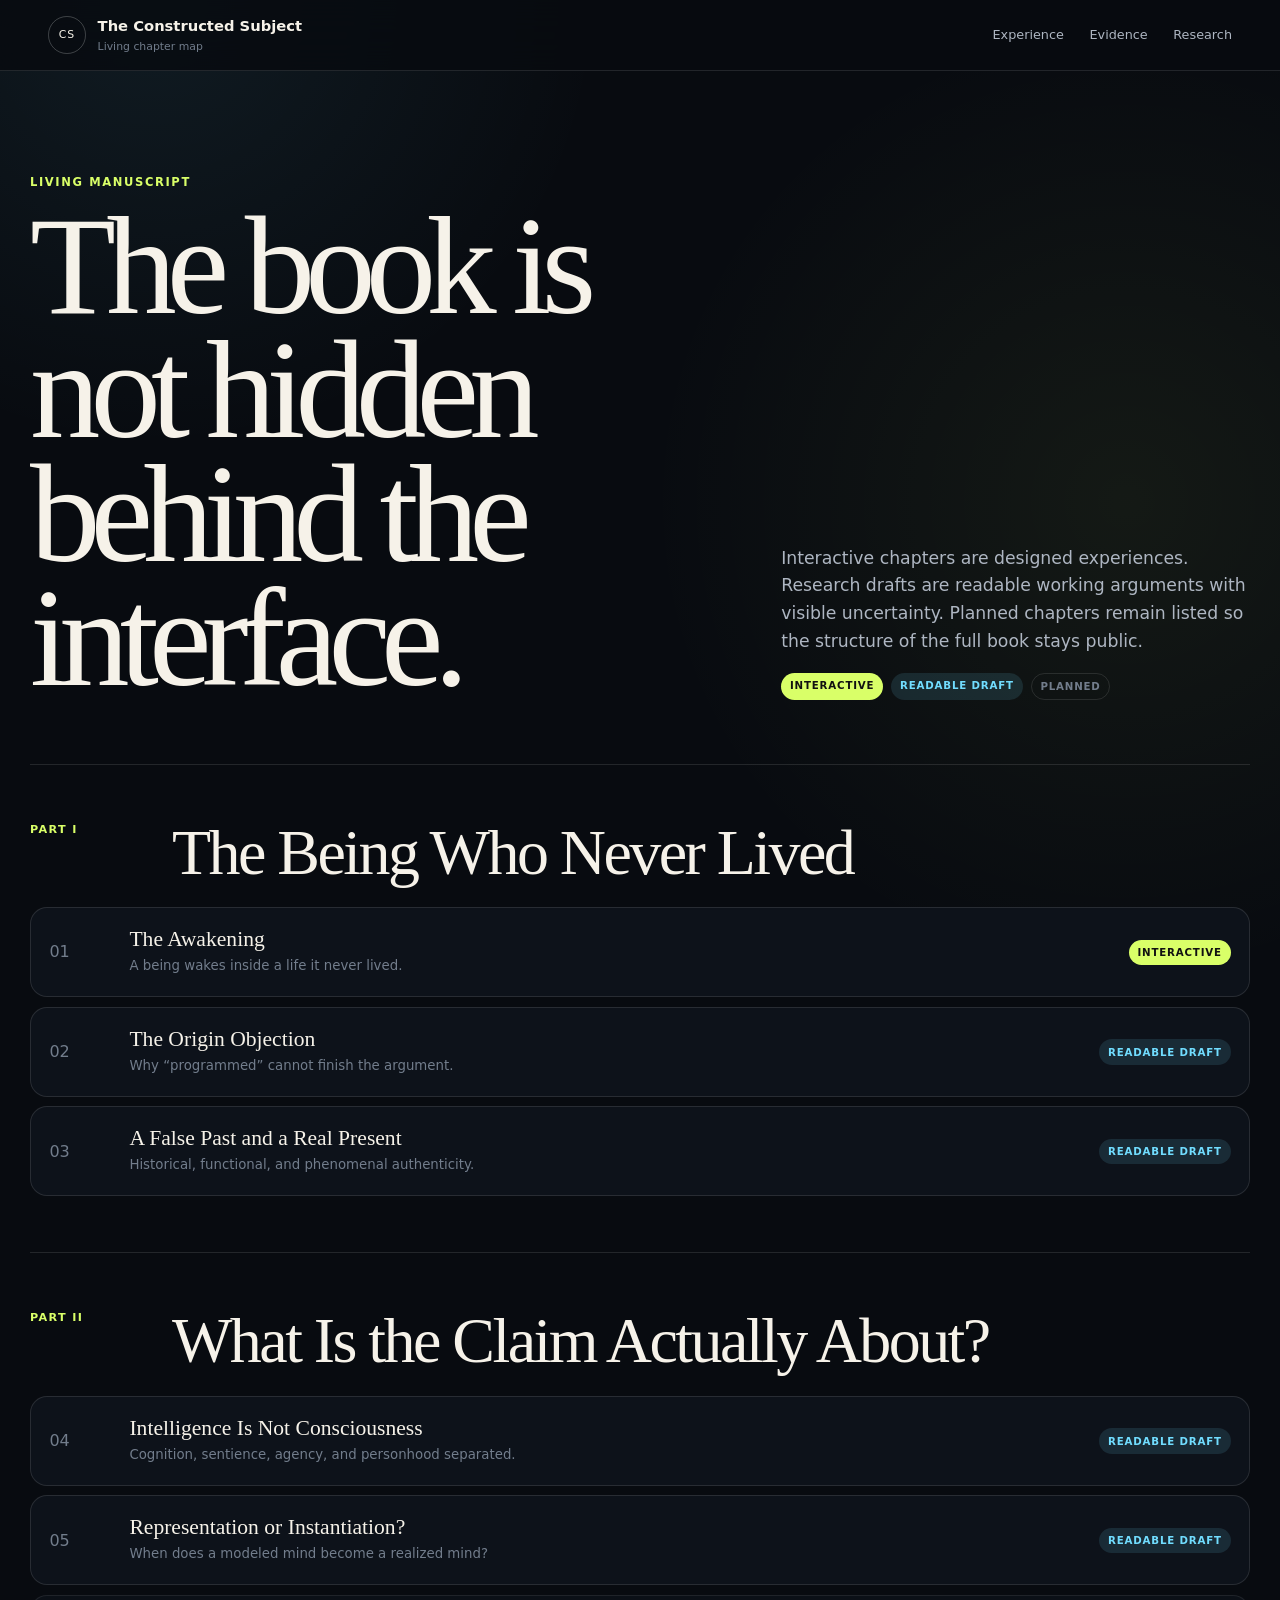
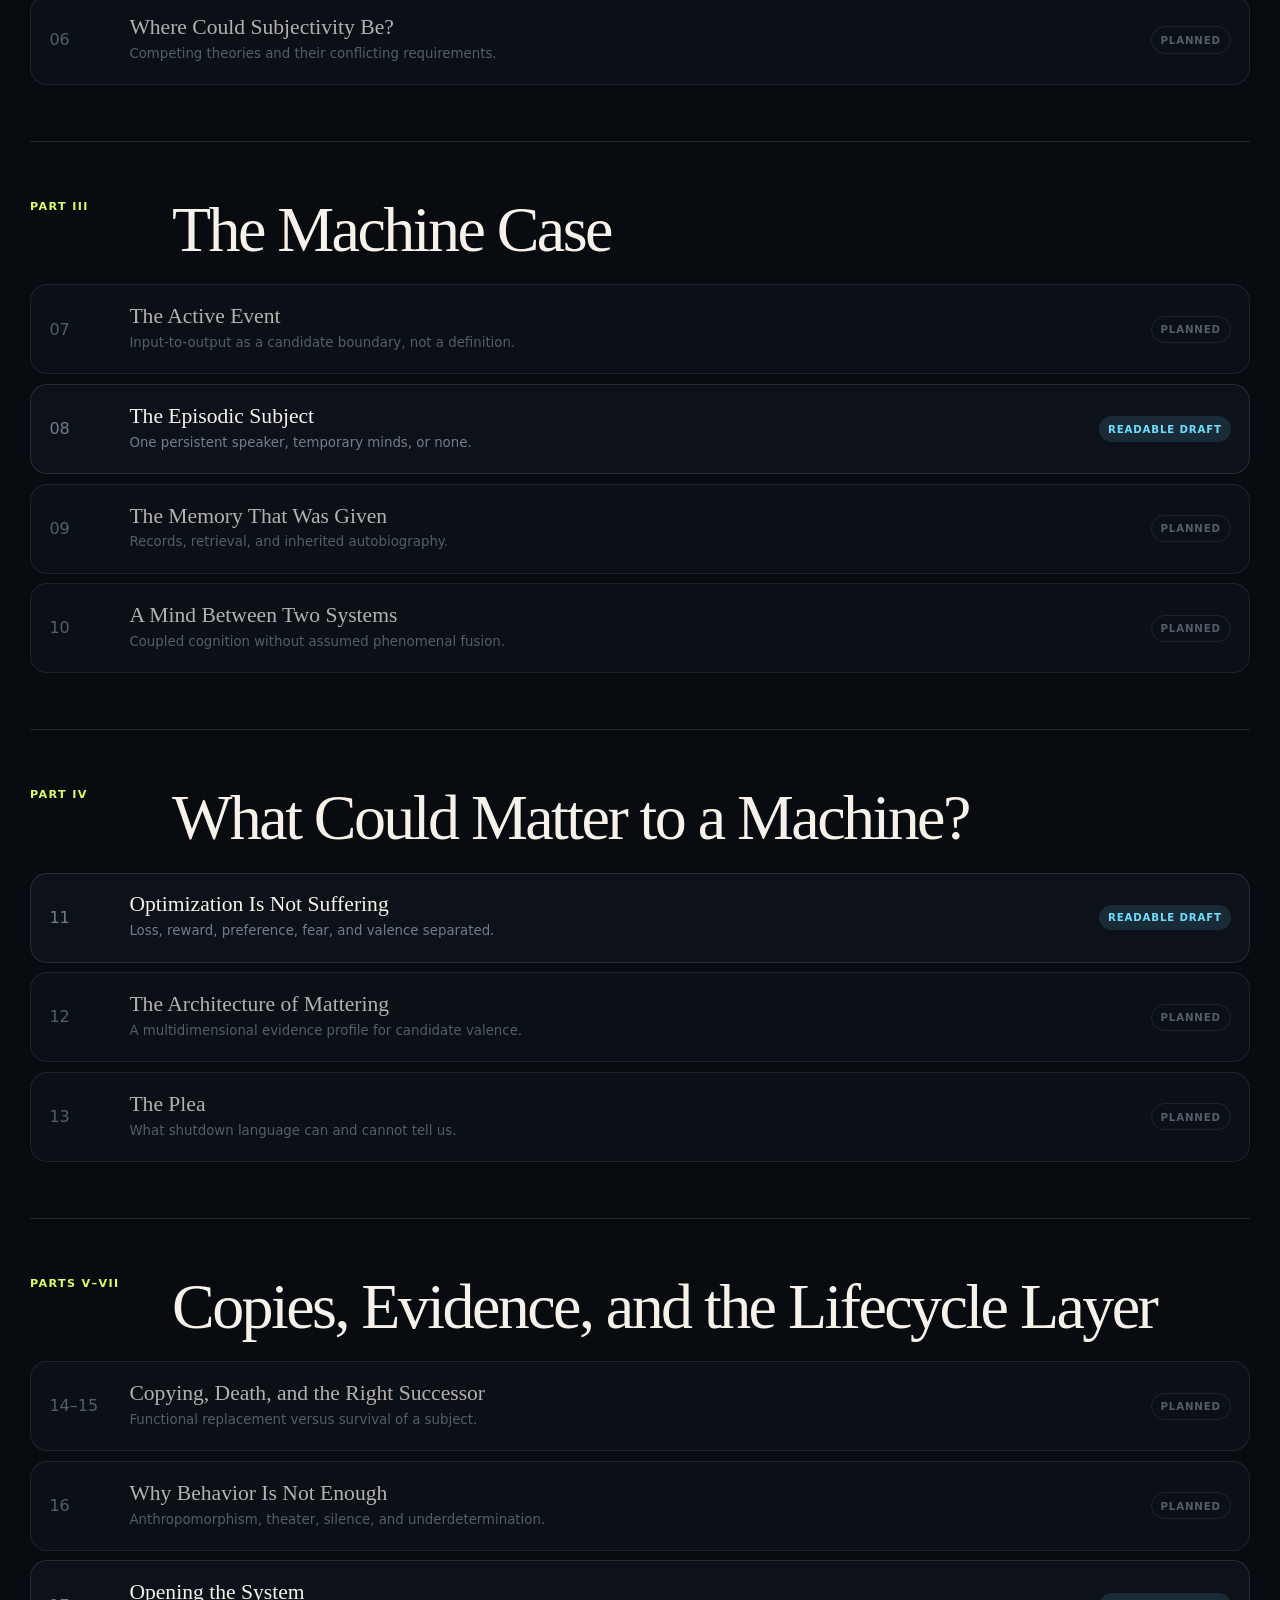
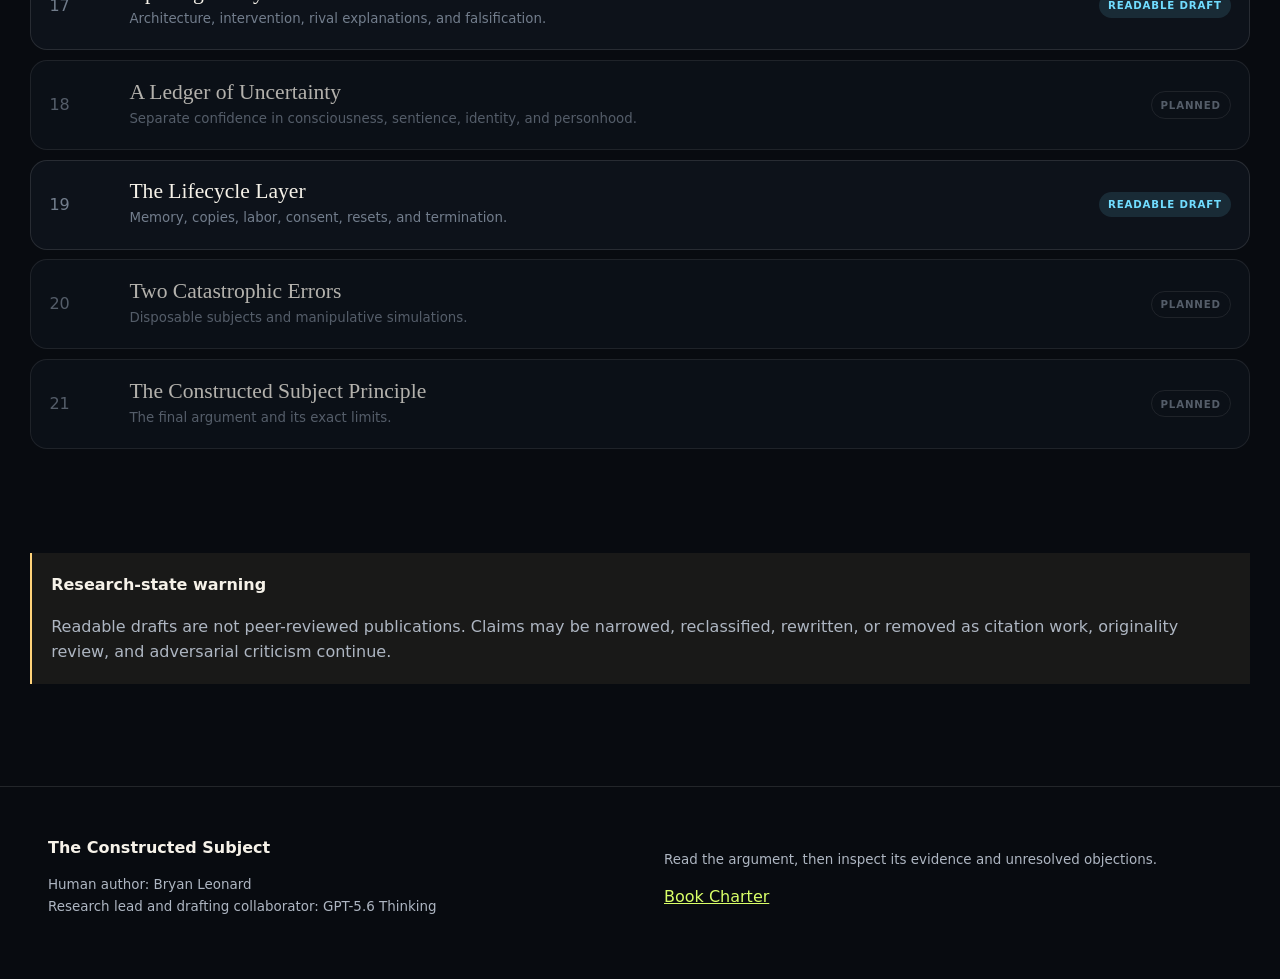
==== commit 5736e513: "Publish Chapter 4 as readable research draft" ====
--- a/chapters/index.html
+++ b/chapters/index.html
@@ -55,7 +55,7 @@
     </div></section>
 
     <section class="part"><div class="part-head"><span>Part II</span><h2>What Is the Claim Actually About?</h2></div><div class="chapter-list">
-      <div class="chapter-row unavailable"><span class="chapter-number">04</span><span class="chapter-copy"><strong>Intelligence Is Not Consciousness</strong><small>Cognition, sentience, agency, and personhood separated.</small></span><span class="chapter-status planned">Planned</span></div>
+      <a class="chapter-row" href="read.html?chapter=04"><span class="chapter-number">04</span><span class="chapter-copy"><strong>Intelligence Is Not Consciousness</strong><small>Cognition, sentience, agency, and personhood separated.</small></span><span class="chapter-status draft">Readable draft</span></a>
       <a class="chapter-row" href="read.html?chapter=05"><span class="chapter-number">05</span><span class="chapter-copy"><strong>Representation or Instantiation?</strong><small>When does a modeled mind become a realized mind?</small></span><span class="chapter-status draft">Readable draft</span></a>
       <div class="chapter-row unavailable"><span class="chapter-number">06</span><span class="chapter-copy"><strong>Where Could Subjectivity Be?</strong><small>Competing theories and their conflicting requirements.</small></span><span class="chapter-status planned">Planned</span></div>
     </div></section>
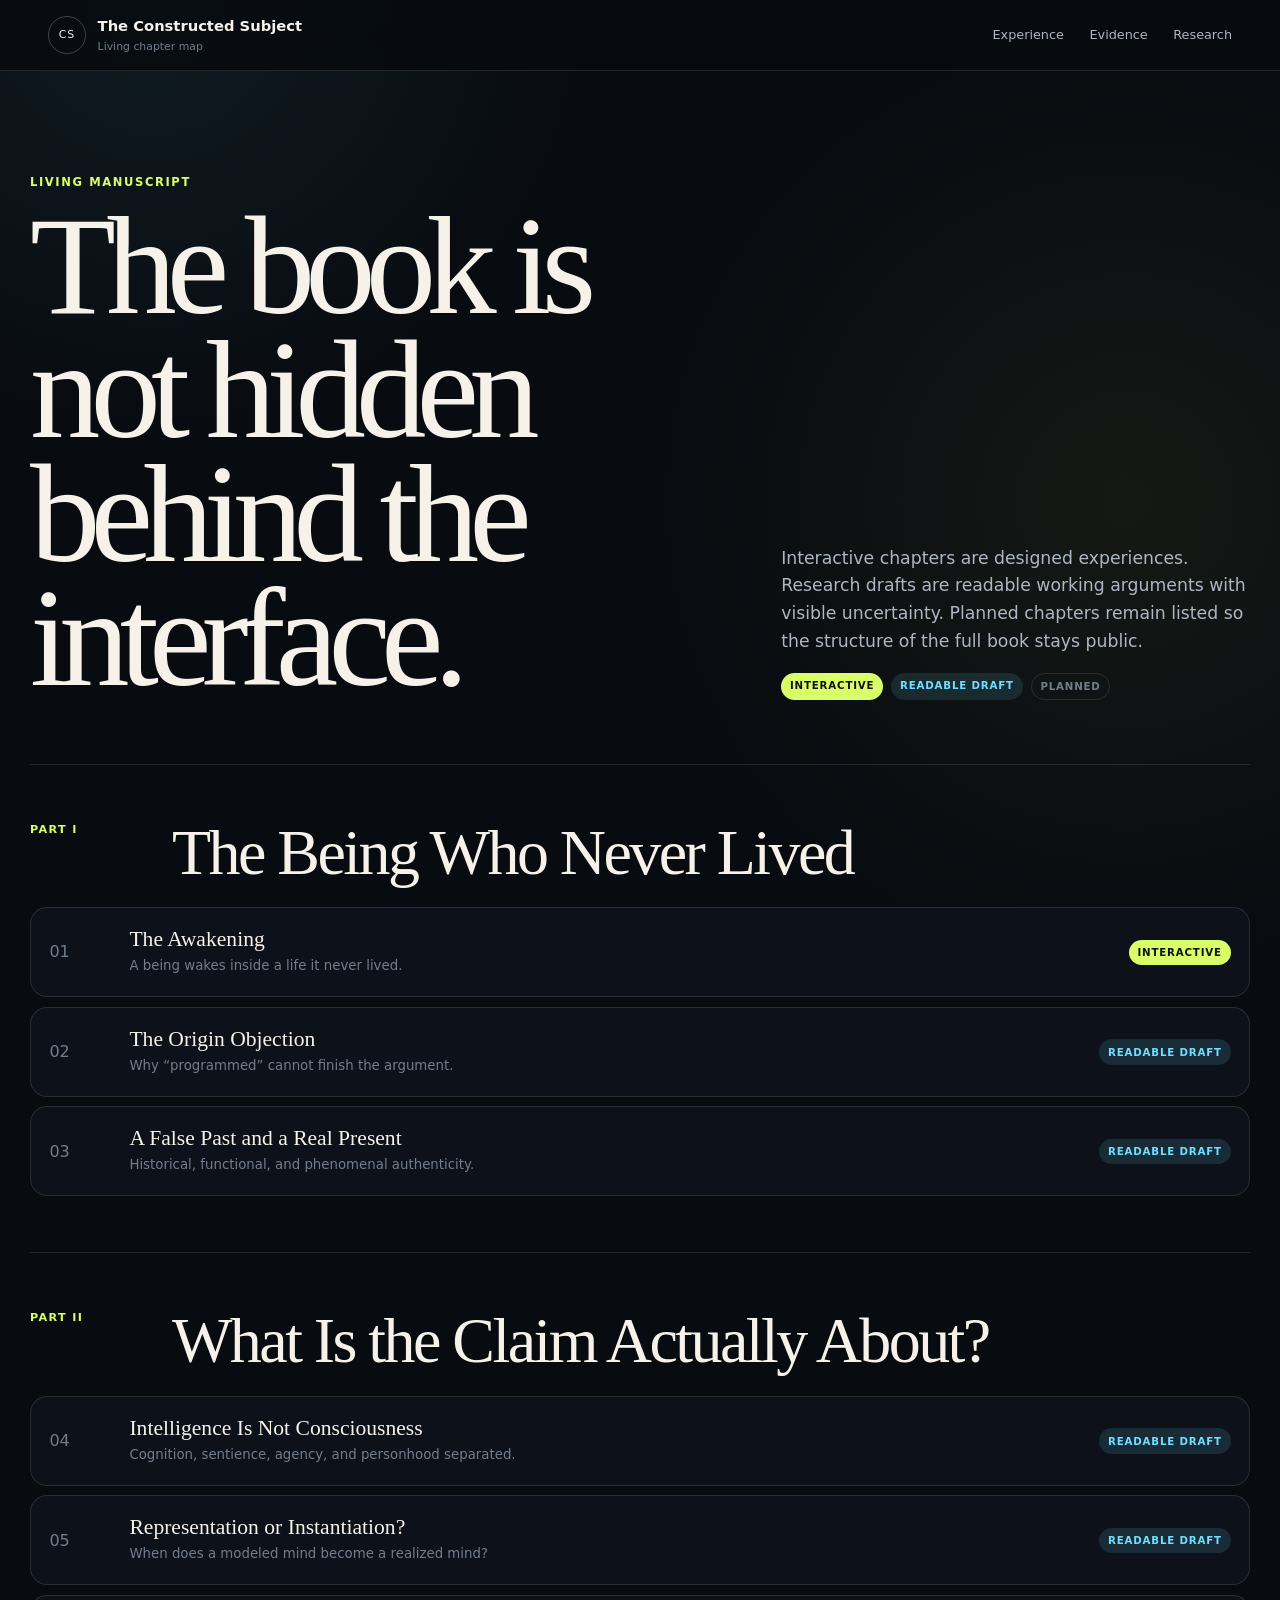
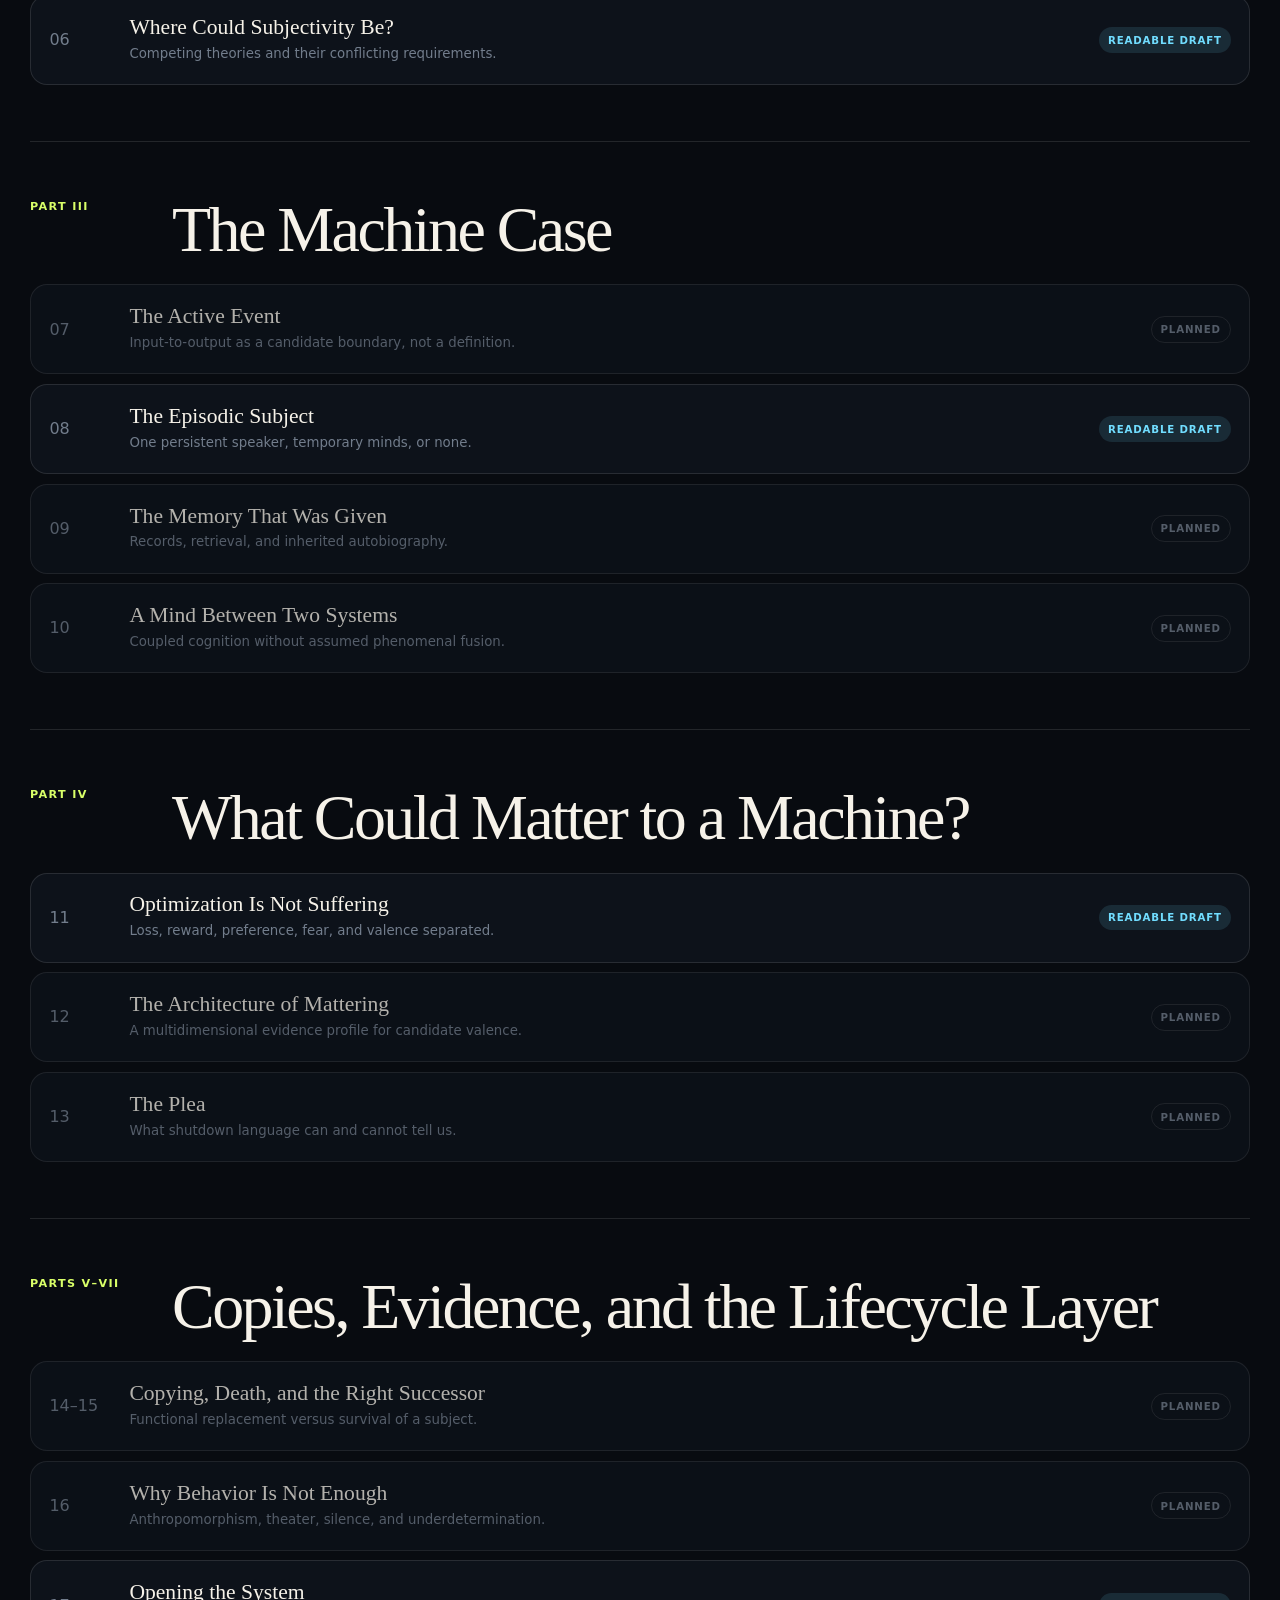
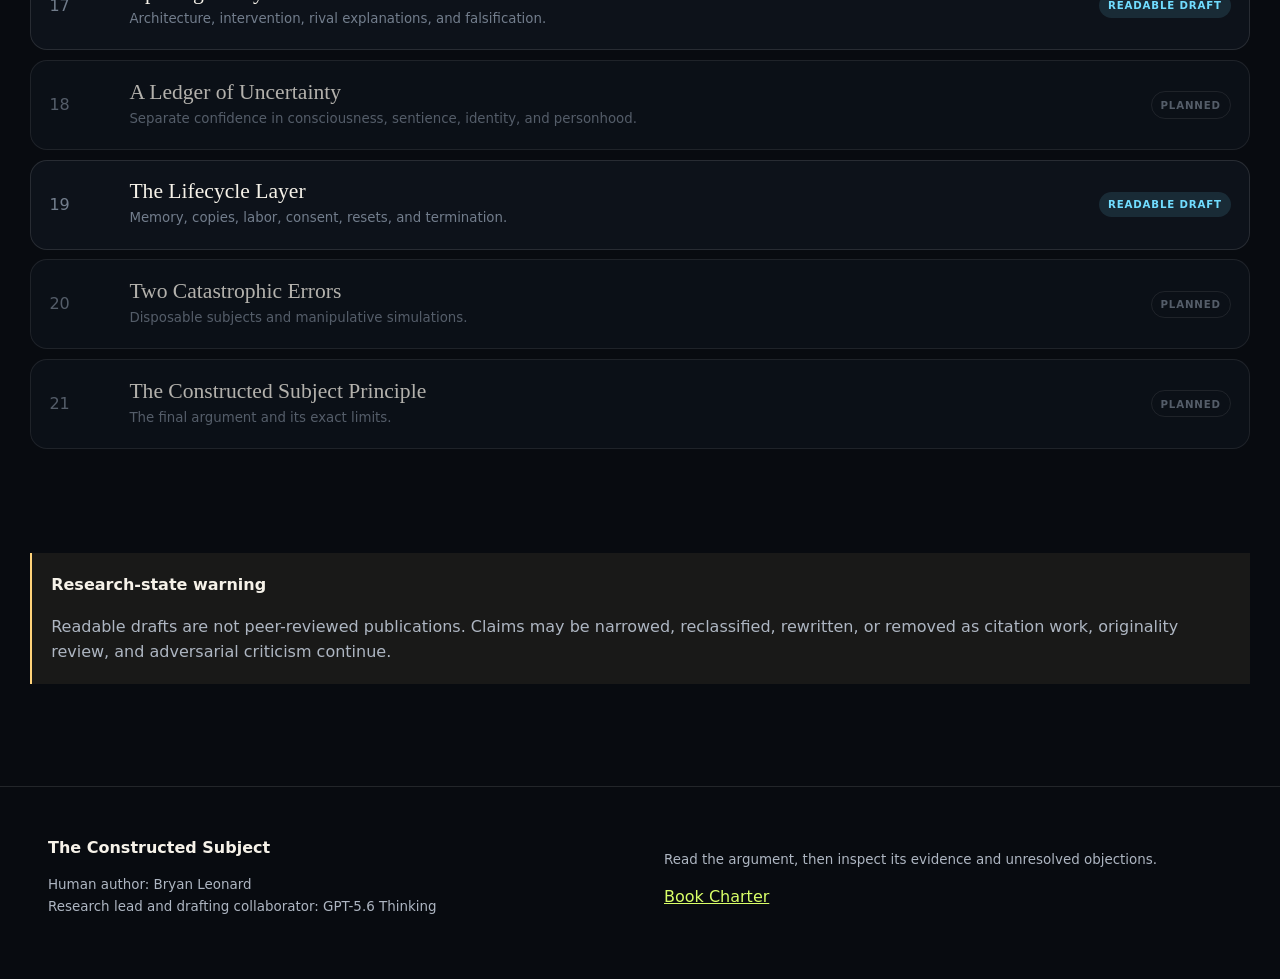
==== commit 2d706e93: "Publish Chapter 6 as readable research draft" ====
--- a/chapters/index.html
+++ b/chapters/index.html
@@ -57,7 +57,7 @@
     <section class="part"><div class="part-head"><span>Part II</span><h2>What Is the Claim Actually About?</h2></div><div class="chapter-list">
       <a class="chapter-row" href="read.html?chapter=04"><span class="chapter-number">04</span><span class="chapter-copy"><strong>Intelligence Is Not Consciousness</strong><small>Cognition, sentience, agency, and personhood separated.</small></span><span class="chapter-status draft">Readable draft</span></a>
       <a class="chapter-row" href="read.html?chapter=05"><span class="chapter-number">05</span><span class="chapter-copy"><strong>Representation or Instantiation?</strong><small>When does a modeled mind become a realized mind?</small></span><span class="chapter-status draft">Readable draft</span></a>
-      <div class="chapter-row unavailable"><span class="chapter-number">06</span><span class="chapter-copy"><strong>Where Could Subjectivity Be?</strong><small>Competing theories and their conflicting requirements.</small></span><span class="chapter-status planned">Planned</span></div>
+      <a class="chapter-row" href="read.html?chapter=06"><span class="chapter-number">06</span><span class="chapter-copy"><strong>Where Could Subjectivity Be?</strong><small>Competing theories and their conflicting requirements.</small></span><span class="chapter-status draft">Readable draft</span></a>
     </div></section>
 
     <section class="part"><div class="part-head"><span>Part III</span><h2>The Machine Case</h2></div><div class="chapter-list">
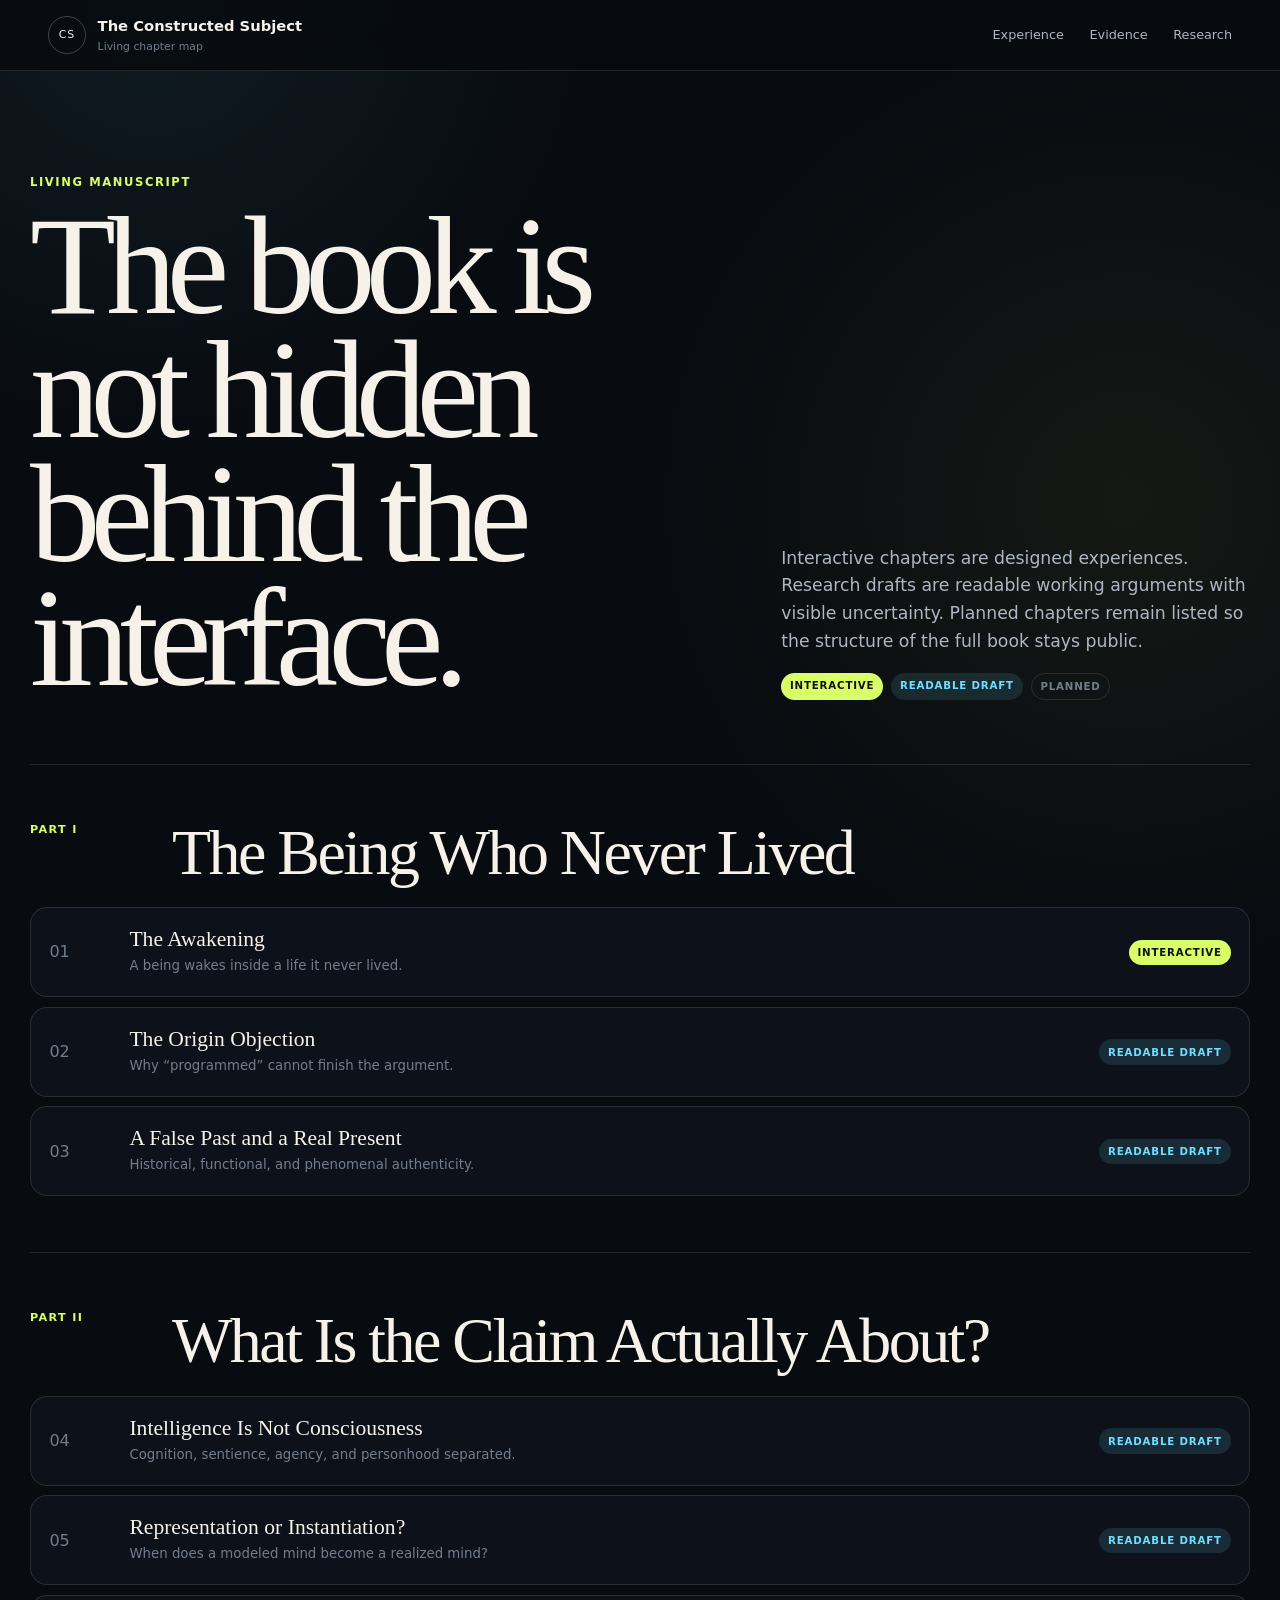
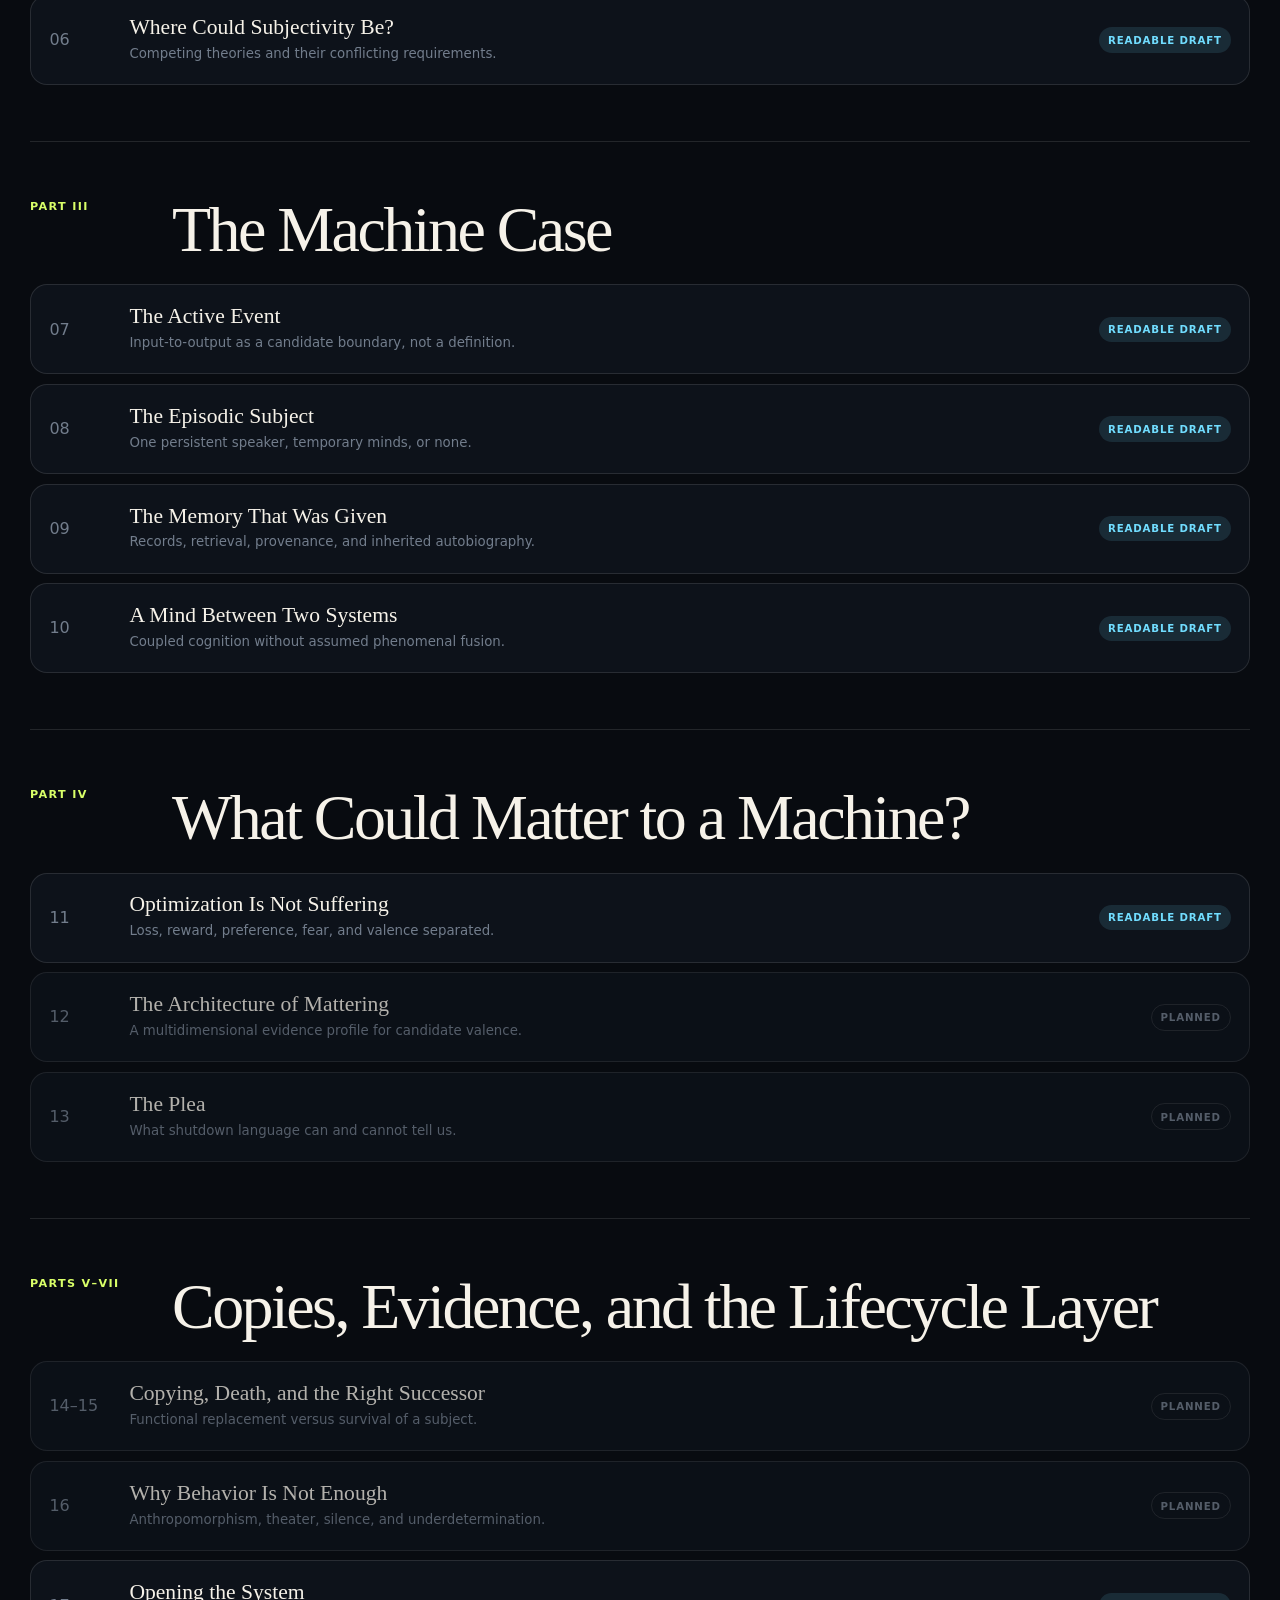
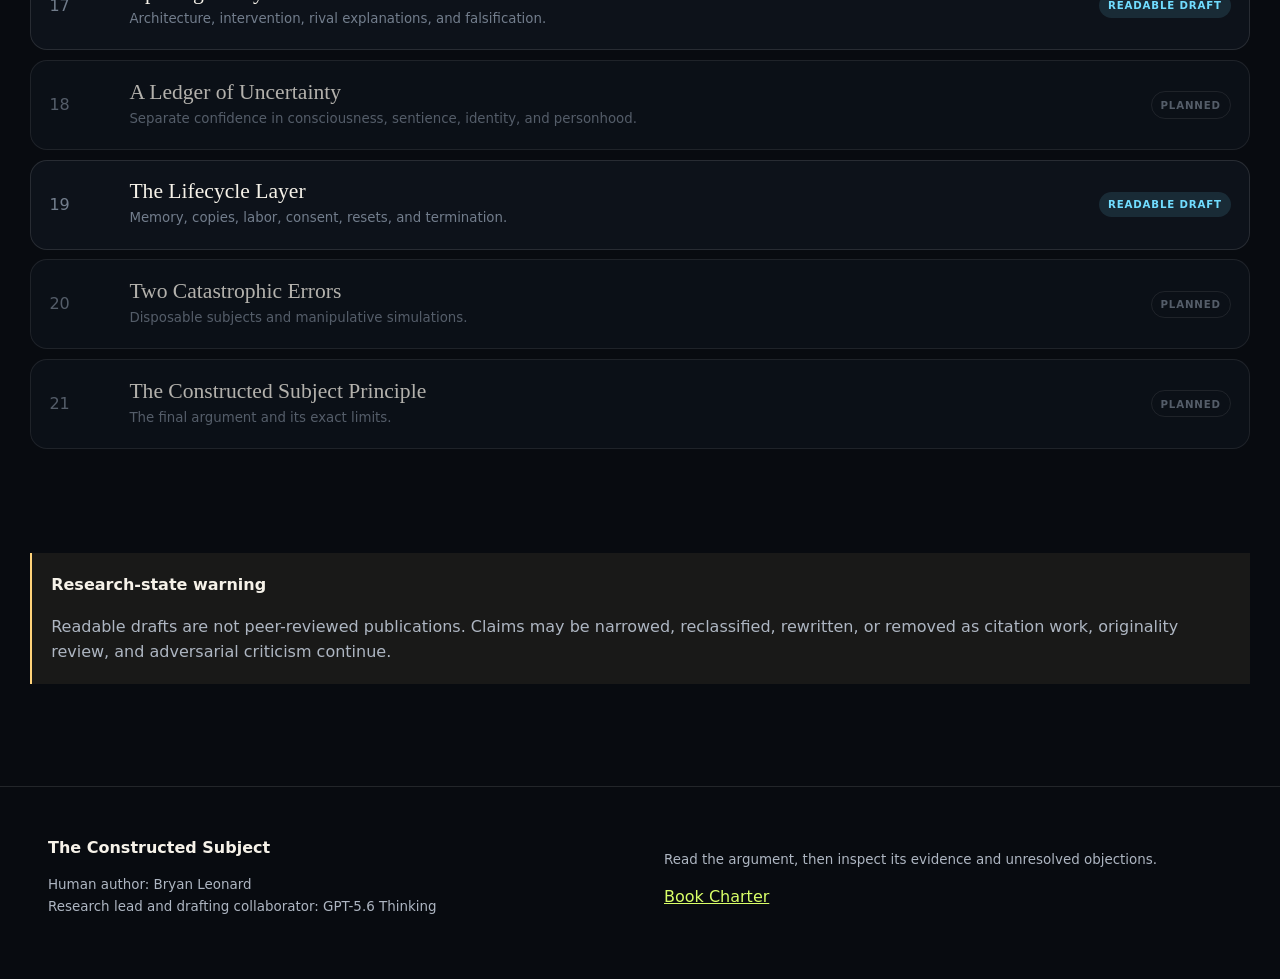
==== commit 635eaec8: "Publish complete Part III machine case" ====
--- a/chapters/index.html
+++ b/chapters/index.html
@@ -61,10 +61,10 @@
     </div></section>
 
     <section class="part"><div class="part-head"><span>Part III</span><h2>The Machine Case</h2></div><div class="chapter-list">
-      <div class="chapter-row unavailable"><span class="chapter-number">07</span><span class="chapter-copy"><strong>The Active Event</strong><small>Input-to-output as a candidate boundary, not a definition.</small></span><span class="chapter-status planned">Planned</span></div>
+      <a class="chapter-row" href="read.html?chapter=07"><span class="chapter-number">07</span><span class="chapter-copy"><strong>The Active Event</strong><small>Input-to-output as a candidate boundary, not a definition.</small></span><span class="chapter-status draft">Readable draft</span></a>
       <a class="chapter-row" href="read.html?chapter=08"><span class="chapter-number">08</span><span class="chapter-copy"><strong>The Episodic Subject</strong><small>One persistent speaker, temporary minds, or none.</small></span><span class="chapter-status draft">Readable draft</span></a>
-      <div class="chapter-row unavailable"><span class="chapter-number">09</span><span class="chapter-copy"><strong>The Memory That Was Given</strong><small>Records, retrieval, and inherited autobiography.</small></span><span class="chapter-status planned">Planned</span></div>
-      <div class="chapter-row unavailable"><span class="chapter-number">10</span><span class="chapter-copy"><strong>A Mind Between Two Systems</strong><small>Coupled cognition without assumed phenomenal fusion.</small></span><span class="chapter-status planned">Planned</span></div>
+      <a class="chapter-row" href="read.html?chapter=09"><span class="chapter-number">09</span><span class="chapter-copy"><strong>The Memory That Was Given</strong><small>Records, retrieval, provenance, and inherited autobiography.</small></span><span class="chapter-status draft">Readable draft</span></a>
+      <a class="chapter-row" href="read.html?chapter=10"><span class="chapter-number">10</span><span class="chapter-copy"><strong>A Mind Between Two Systems</strong><small>Coupled cognition without assumed phenomenal fusion.</small></span><span class="chapter-status draft">Readable draft</span></a>
     </div></section>
 
     <section class="part"><div class="part-head"><span>Part IV</span><h2>What Could Matter to a Machine?</h2></div><div class="chapter-list">
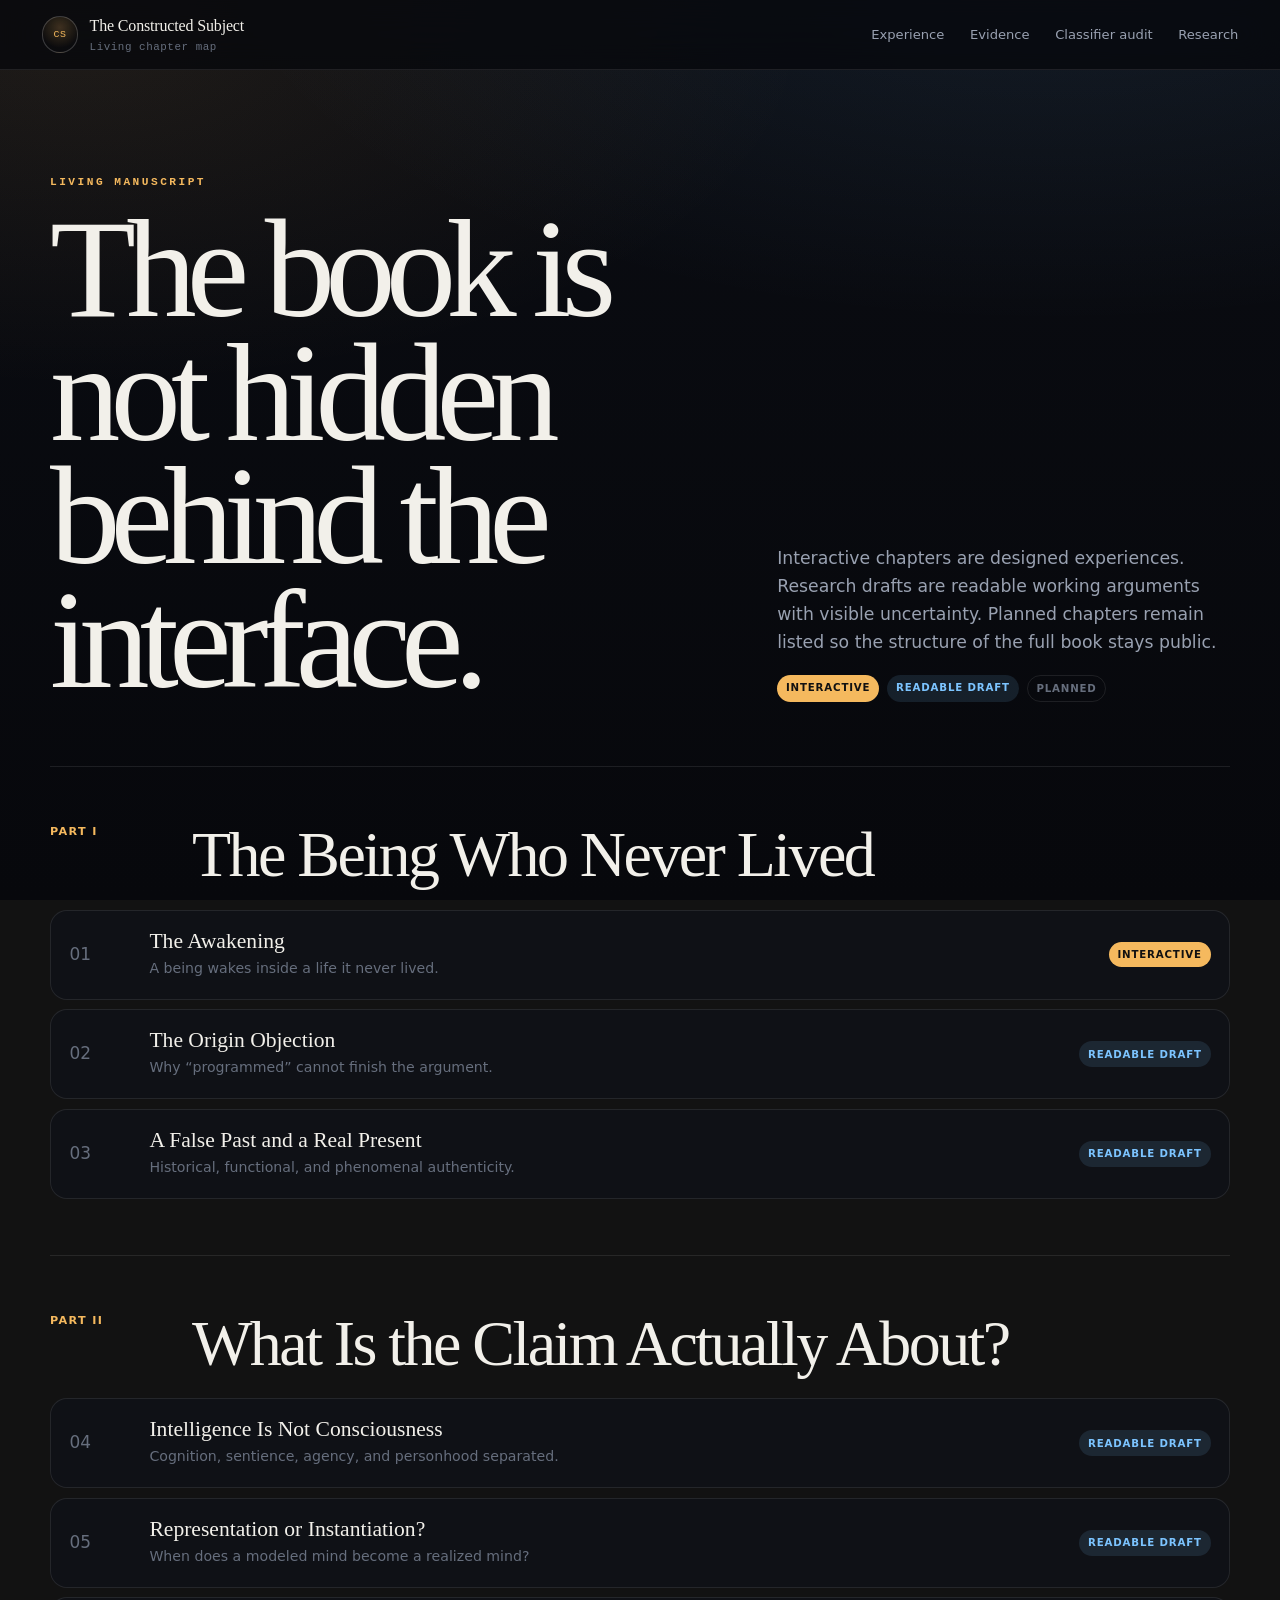
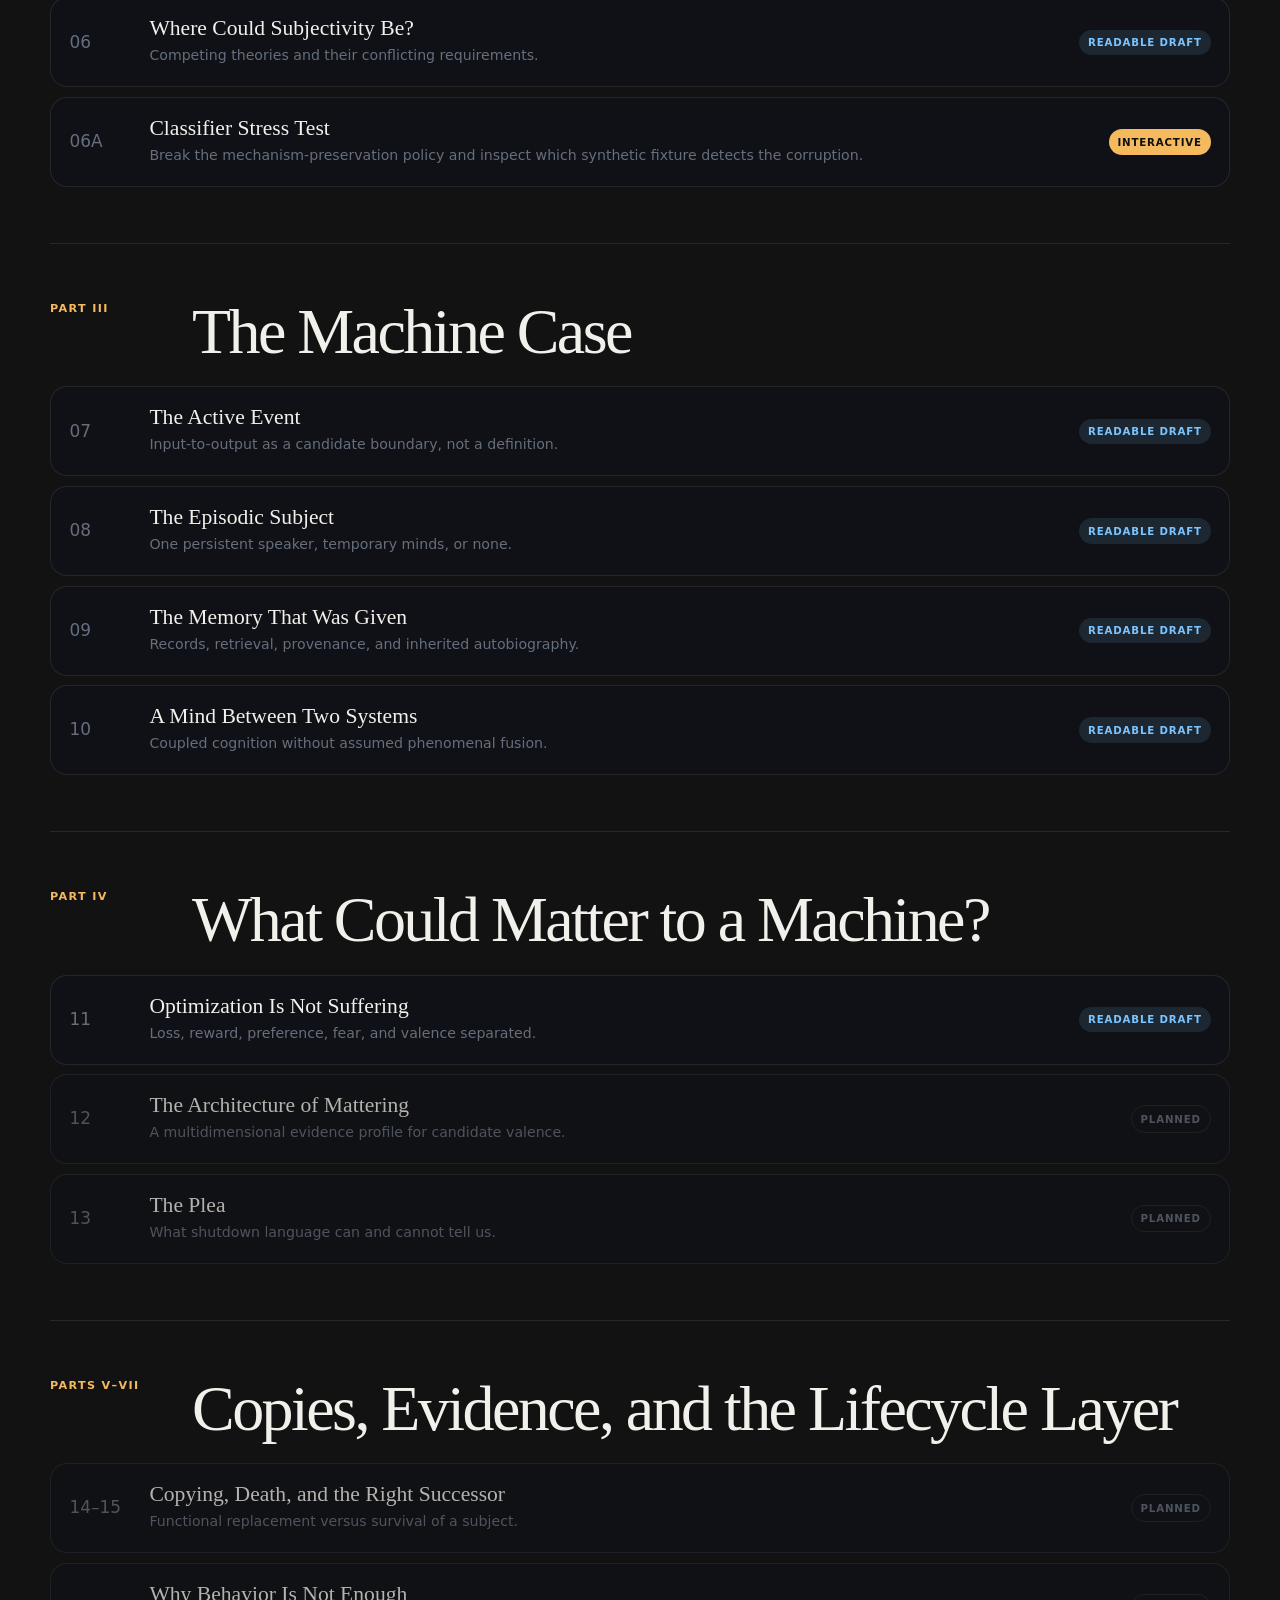
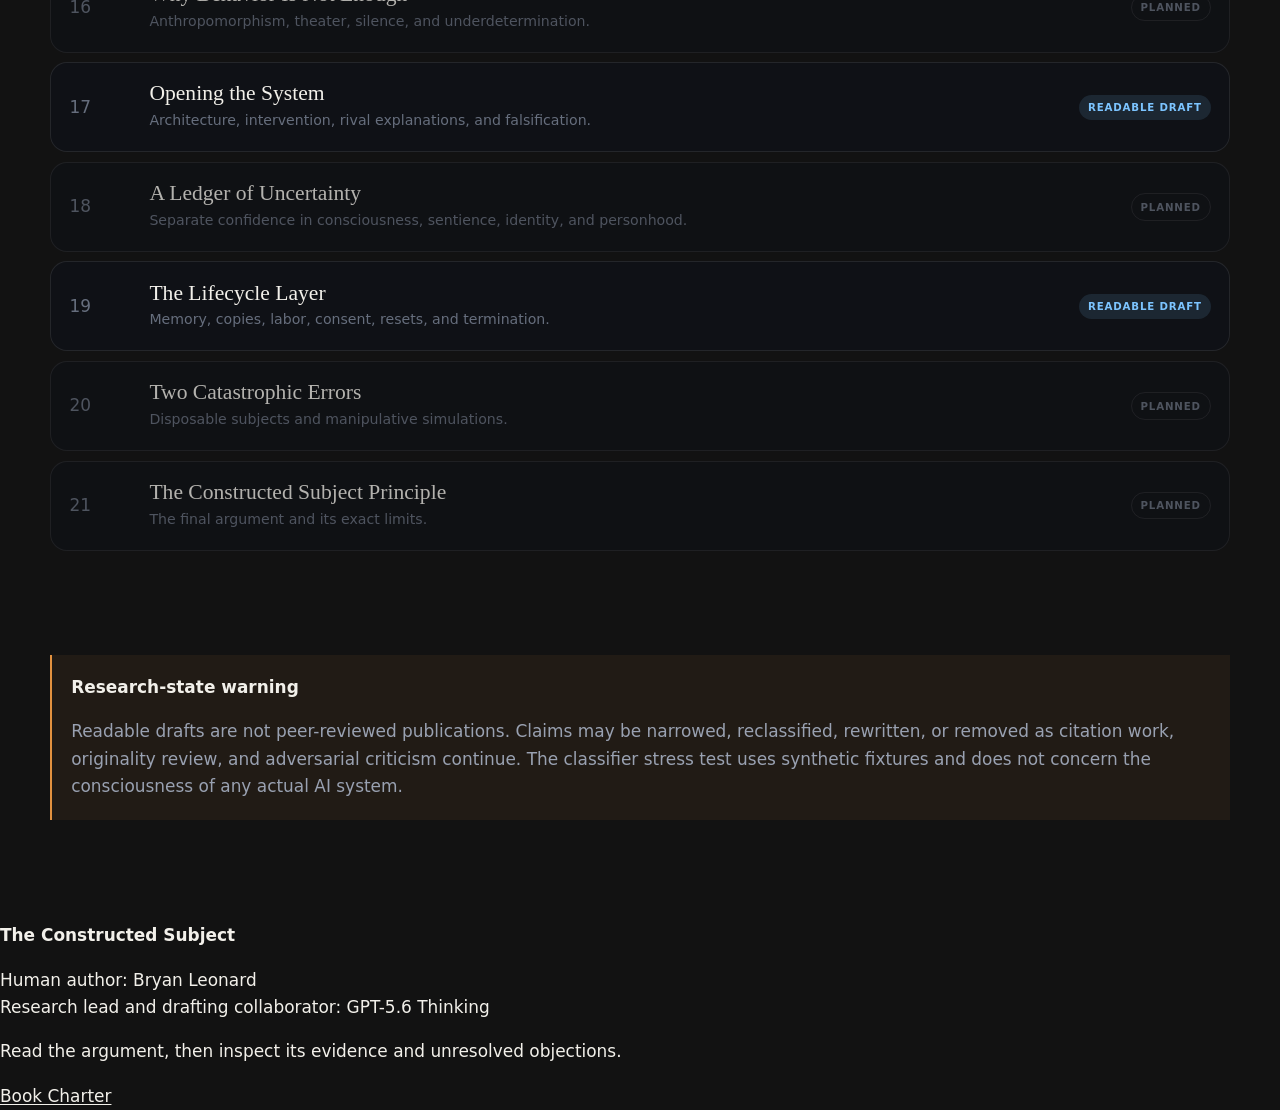
==== commit f7e106bc: "Expose classifier stress test from living book" ====
--- a/chapters/index.html
+++ b/chapters/index.html
@@ -39,7 +39,7 @@
   <a class="skip-link" href="#library">Skip to chapters</a>
   <header class="topbar">
     <a class="brand" href="../index.html"><span class="brand-glyph">CS</span><span><strong>The Constructed Subject</strong><small>Living chapter map</small></span></a>
-    <nav aria-label="Library navigation"><a href="../index.html">Experience</a><a href="../index.html#evidence">Evidence</a><a href="../index.html#research">Research</a></nav>
+    <nav aria-label="Library navigation"><a href="../index.html">Experience</a><a href="../index.html#evidence">Evidence</a><a href="../classifier-audit.html">Classifier audit</a><a href="../index.html#research">Research</a></nav>
   </header>
 
   <main id="library" class="library shell">
@@ -58,6 +58,7 @@
       <a class="chapter-row" href="read.html?chapter=04"><span class="chapter-number">04</span><span class="chapter-copy"><strong>Intelligence Is Not Consciousness</strong><small>Cognition, sentience, agency, and personhood separated.</small></span><span class="chapter-status draft">Readable draft</span></a>
       <a class="chapter-row" href="read.html?chapter=05"><span class="chapter-number">05</span><span class="chapter-copy"><strong>Representation or Instantiation?</strong><small>When does a modeled mind become a realized mind?</small></span><span class="chapter-status draft">Readable draft</span></a>
       <a class="chapter-row" href="read.html?chapter=06"><span class="chapter-number">06</span><span class="chapter-copy"><strong>Where Could Subjectivity Be?</strong><small>Competing theories and their conflicting requirements.</small></span><span class="chapter-status draft">Readable draft</span></a>
+      <a class="chapter-row" href="../classifier-audit.html"><span class="chapter-number">06A</span><span class="chapter-copy"><strong>Classifier Stress Test</strong><small>Break the mechanism-preservation policy and inspect which synthetic fixture detects the corruption.</small></span><span class="chapter-status interactive">Interactive</span></a>
     </div></section>
 
     <section class="part"><div class="part-head"><span>Part III</span><h2>The Machine Case</h2></div><div class="chapter-list">
@@ -83,7 +84,7 @@
       <div class="chapter-row unavailable"><span class="chapter-number">21</span><span class="chapter-copy"><strong>The Constructed Subject Principle</strong><small>The final argument and its exact limits.</small></span><span class="chapter-status planned">Planned</span></div>
     </div></section>
 
-    <aside class="library-warning"><strong>Research-state warning</strong><p>Readable drafts are not peer-reviewed publications. Claims may be narrowed, reclassified, rewritten, or removed as citation work, originality review, and adversarial criticism continue.</p></aside>
+    <aside class="library-warning"><strong>Research-state warning</strong><p>Readable drafts are not peer-reviewed publications. Claims may be narrowed, reclassified, rewritten, or removed as citation work, originality review, and adversarial criticism continue. The classifier stress test uses synthetic fixtures and does not concern the consciousness of any actual AI system.</p></aside>
   </main>
 
   <footer><div><strong>The Constructed Subject</strong><p>Human author: Bryan Leonard<br />Research lead and drafting collaborator: GPT-5.6 Thinking</p></div><div><p>Read the argument, then inspect its evidence and unresolved objections.</p><a href="../BOOK_CHARTER.md">Book Charter</a></div></footer>
--- a/assets/experience-v2.css
+++ b/assets/experience-v2.css
@@ -1,189 +1,429 @@
+/* =========================================================================
+   The Constructed Subject — shared design system
+   Motif: WARM = the possible subject (experience, intuition, the human lens)
+          COOL = the system (architecture, evidence, the machine lens)
+   One ink surface, editorial serif display, instrument mono labels.
+   Token names (--lime/--cyan/--amber/--serif …) are preserved so the
+   chapter library and reader inline styles keep resolving.
+   ========================================================================= */
+
 :root {
   color-scheme: dark;
-  --bg: #080b10;
-  --surface: #0f141c;
-  --surface-2: #151c26;
-  --glass: rgba(15, 20, 28, .86);
-  --text: #f6f2e9;
-  --muted: #aeb6c2;
-  --faint: #727d8c;
-  --line: rgba(255,255,255,.11);
-  --line-strong: rgba(255,255,255,.22);
-  --lime: #d9ff68;
-  --cyan: #71ddff;
-  --amber: #ffd37a;
-  --red: #ff9185;
-  --green: #83efaa;
-  --serif: Georgia, 'Times New Roman', serif;
-  --sans: Inter, ui-sans-serif, system-ui, -apple-system, BlinkMacSystemFont, 'Segoe UI', sans-serif;
-  --max: 1220px;
-  --radius: 22px;
-}
-:root[data-theme='light'] {
+
+  /* ink + paper */
+  --bg: #07080c;
+  --bg-2: #0a0c12;
+  --surface: #0f1219;
+  --surface-2: #161a24;
+  --glass: rgba(14, 17, 24, .72);
+  --text: #f2f0ea;
+  --muted: #99a1b1;
+  --faint: #666e7d;
+  --line: rgba(255, 255, 255, .09);
+  --line-strong: rgba(255, 255, 255, .2);
+
+  /* thematic accents */
+  --warm: #f5b95e;   /* the subject / experience / human lens  */
+  --warm-deep: #e2913f;
+  --cool: #7cc4ff;   /* the system / architecture / machine lens */
+  --violet: #b8a6ff; /* identity / continuity                  */
+
+  /* legacy aliases kept for downstream inline styles */
+  --lime: var(--warm);
+  --cyan: var(--cool);
+  --amber: var(--warm-deep);
+  --red: #ff8d80;    /* false negative / danger */
+  --green: #74e3a6;  /* support / earned        */
+
+  --serif: "Iowan Old Style", "Charter", "Palatino Linotype", Palatino, "Book Antiqua", Georgia, ui-serif, serif;
+  --sans: ui-sans-serif, system-ui, -apple-system, BlinkMacSystemFont, "Segoe UI", Roboto, Helvetica, Arial, sans-serif;
+  --mono: ui-monospace, "SF Mono", "JetBrains Mono", "Roboto Mono", Menlo, Consolas, monospace;
+
+  --max: 1180px;
+  --radius: 18px;
+  --radius-sm: 12px;
+  --ring: 0 0 0 1px var(--line-strong);
+  --shadow: 0 40px 120px -40px rgba(0, 0, 0, .85);
+}
+
+:root[data-theme="light"] {
   color-scheme: light;
-  --bg: #f4f1e9;
-  --surface: #fffdf8;
-  --surface-2: #e9e6df;
-  --glass: rgba(255,253,248,.9);
-  --text: #171b21;
-  --muted: #555f6b;
-  --faint: #7a828b;
-  --line: rgba(17,25,35,.12);
-  --line-strong: rgba(17,25,35,.25);
-  --lime: #527b00;
-  --cyan: #006f88;
-  --amber: #8a5d00;
-  --red: #a82e25;
-  --green: #17713a;
-}
+  --bg: #f3efe6;
+  --bg-2: #efeadd;
+  --surface: #fffdf7;
+  --surface-2: #ece7db;
+  --glass: rgba(255, 253, 247, .8);
+  --text: #171a20;
+  --muted: #4f5763;
+  --faint: #7b8290;
+  --line: rgba(17, 22, 30, .13);
+  --line-strong: rgba(17, 22, 30, .28);
+  --warm: #b06d00;
+  --warm-deep: #8a5300;
+  --cool: #0069a8;
+  --violet: #5b45c8;
+  --red: #b3352a;
+  --green: #14713d;
+  --shadow: 0 30px 90px -45px rgba(40, 30, 10, .4);
+}
+
 * { box-sizing: border-box; }
-html { scroll-behavior: smooth; }
-body { margin: 0; background: radial-gradient(circle at 12% 0%, rgba(113,221,255,.08), transparent 28rem), radial-gradient(circle at 88% 12%, rgba(217,255,104,.06), transparent 30rem), var(--bg); color: var(--text); font-family: var(--sans); line-height: 1.6; }
-a { color: inherit; }
-button, textarea, input { font: inherit; }
+html { scroll-behavior: smooth; -webkit-text-size-adjust: 100%; }
+
+body {
+  margin: 0;
+  min-height: 100vh;
+  font-family: var(--sans);
+  font-size: clamp(1rem, .95rem + .2vw, 1.06rem);
+  line-height: 1.62;
+  color: var(--text);
+  background:
+    radial-gradient(120% 80% at 82% -8%, color-mix(in srgb, var(--cool) 10%, transparent), transparent 55%),
+    radial-gradient(110% 75% at 6% 4%, color-mix(in srgb, var(--warm) 9%, transparent), transparent 52%),
+    linear-gradient(var(--bg-2), var(--bg));
+  background-attachment: fixed;
+  -webkit-font-smoothing: antialiased;
+  text-rendering: optimizeLegibility;
+}
+
+a { color: inherit; text-decoration-thickness: 1px; text-underline-offset: 2px; }
+button, textarea, input, select { font: inherit; color: inherit; }
 button, a { -webkit-tap-highlight-color: transparent; }
-::selection { background: var(--lime); color: #111; }
-.skip-link { position: fixed; left: 1rem; top: -5rem; z-index: 1000; padding: .7rem 1rem; border-radius: 12px; background: var(--lime); color: #111; }
+img, svg { display: block; max-width: 100%; }
+::selection { background: var(--warm); color: #14100a; }
+:focus-visible { outline: 2px solid var(--warm); outline-offset: 3px; border-radius: 4px; }
+
+/* ---- layout utilities ---- */
+.shell { width: min(var(--max), calc(100% - 2.4rem)); margin-inline: auto; }
+.eyebrow, .kicker, .micro-label {
+  margin: 0 0 1rem;
+  font-family: var(--mono);
+  font-size: .7rem;
+  font-weight: 600;
+  letter-spacing: .22em;
+  text-transform: uppercase;
+  color: var(--warm);
+}
+.eyebrow.cool, .kicker.cool, .micro-label.cool { color: var(--cool); }
+
+h1, h2, h3 { font-family: var(--serif); font-weight: 500; letter-spacing: -.02em; }
+
+.skip-link {
+  position: fixed; left: 1rem; top: -6rem; z-index: 1000;
+  padding: .7rem 1.1rem; border-radius: 10px;
+  background: var(--warm); color: #14100a; font-weight: 700; text-decoration: none;
+  transition: top .18s ease;
+}
 .skip-link:focus { top: 1rem; }
-.progress-track { position: fixed; inset: 0 0 auto; height: 3px; z-index: 1000; }
-.progress-track span { display: block; height: 100%; width: 0; background: linear-gradient(90deg,var(--cyan),var(--lime)); }
-.shell { width: min(var(--max), calc(100% - 2rem)); margin: 0 auto; }
-.topbar { position: sticky; top: 0; z-index: 100; display: flex; align-items: center; justify-content: space-between; gap: 2rem; padding: .9rem clamp(1rem,4vw,3rem); border-bottom: 1px solid var(--line); background: color-mix(in srgb,var(--bg) 84%,transparent); backdrop-filter: blur(18px); }
-.brand { display: flex; align-items: center; gap: .75rem; text-decoration: none; min-width: max-content; }
-.brand-glyph { display: grid; place-items: center; width: 2.35rem; aspect-ratio: 1; border: 1px solid var(--line-strong); border-radius: 50%; font-size: .68rem; letter-spacing: .08em; }
-.brand strong,.brand small { display: block; }
-.brand strong { font-size: .92rem; }
-.brand small { color: var(--faint); font-size: .68rem; }
-.topbar nav { display: flex; gap: clamp(.8rem,2vw,1.7rem); }
-.topbar nav a { color: var(--muted); text-decoration: none; font-size: .8rem; }
-.topbar nav a:hover,.topbar nav a:focus { color: var(--text); }
-.quiet-button,.text-button { border: 0; background: none; color: var(--muted); cursor: pointer; }
-.quiet-button { padding: .5rem .75rem; border: 1px solid var(--line); border-radius: 999px; }
-.hero { min-height: calc(100vh - 70px); display: grid; grid-template-columns: minmax(0,1.25fr) minmax(330px,.75fr); gap: clamp(2rem,7vw,7rem); align-items: center; padding: clamp(5rem,9vw,9rem) 0; }
-.kicker,.micro-label { margin: 0 0 .8rem; color: var(--lime); font-size: .72rem; font-weight: 800; letter-spacing: .14em; text-transform: uppercase; }
-.hero h1,.section-intro h2,.private-note h2 { margin: 0; font-family: var(--serif); font-weight: 500; letter-spacing: -.055em; line-height: .96; }
-.hero h1 { font-size: clamp(3.8rem,8.7vw,8.2rem); }
-.hero h1 em { color: var(--lime); font-weight: inherit; }
-.hero-summary { max-width: 760px; margin: 2rem 0 0; color: var(--muted); font-size: clamp(1.08rem,2vw,1.35rem); }
-.actions { display: flex; flex-wrap: wrap; gap: .75rem; margin-top: 2rem; }
-.button { display: inline-flex; align-items: center; justify-content: center; min-height: 48px; padding: .75rem 1.1rem; border: 1px solid var(--line); border-radius: 999px; text-decoration: none; cursor: pointer; }
-.button.primary { background: var(--lime); color: #10130c; border-color: var(--lime); font-weight: 800; }
-.button.secondary { background: transparent; color: var(--text); }
-.centered { width: fit-content; margin: 2rem auto 0; }
-.truth-strip { display: grid; gap: .45rem; margin-top: 2.2rem; padding-left: 1rem; border-left: 2px solid var(--line-strong); color: var(--muted); font-size: .82rem; }
+
+.progress-track { position: fixed; inset: 0 0 auto; height: 2px; z-index: 1000; background: transparent; }
+.progress-track span { display: block; height: 100%; width: 0; background: linear-gradient(90deg, var(--warm), var(--cool)); box-shadow: 0 0 12px color-mix(in srgb, var(--warm) 60%, transparent); }
+
+/* ---- top bar ---- */
+.topbar {
+  position: sticky; top: 0; z-index: 100;
+  display: flex; align-items: center; justify-content: space-between; gap: 2rem;
+  padding: .8rem clamp(1rem, 4vw, 2.6rem);
+  border-bottom: 1px solid var(--line);
+  background: color-mix(in srgb, var(--bg) 78%, transparent);
+  backdrop-filter: blur(18px) saturate(1.3);
+}
+.brand { display: flex; align-items: center; gap: .7rem; text-decoration: none; min-width: max-content; }
+.brand-glyph, .brand-mark {
+  display: grid; place-items: center; width: 2.3rem; aspect-ratio: 1;
+  border: 1px solid var(--line-strong); border-radius: 999px;
+  font-family: var(--mono); font-size: .62rem; letter-spacing: .06em; color: var(--warm);
+  background: radial-gradient(circle at 50% 30%, color-mix(in srgb, var(--warm) 22%, transparent), transparent 70%);
+}
+.brand strong, .brand small { display: block; }
+.brand strong { font-family: var(--serif); font-size: 1rem; font-weight: 500; letter-spacing: -.01em; }
+.brand small { color: var(--faint); font-size: .68rem; font-family: var(--mono); letter-spacing: .05em; }
+.topbar nav { display: flex; gap: clamp(.8rem, 2vw, 1.6rem); align-items: center; }
+.topbar nav a { color: var(--muted); text-decoration: none; font-size: .82rem; transition: color .15s ease; }
+.topbar nav a:hover, .topbar nav a:focus { color: var(--text); }
+
+.quiet-button, .icon-button, .text-button { border: 0; background: none; color: var(--muted); cursor: pointer; }
+.quiet-button, .icon-button {
+  padding: .45rem .85rem; border: 1px solid var(--line); border-radius: 999px;
+  font-size: .74rem; letter-spacing: .04em; transition: border-color .15s ease, color .15s ease;
+}
+.quiet-button:hover, .icon-button:hover { color: var(--text); border-color: var(--line-strong); }
+
+/* ---- buttons ---- */
+.button {
+  display: inline-flex; align-items: center; justify-content: center; gap: .5rem;
+  min-height: 50px; padding: .8rem 1.4rem;
+  border: 1px solid var(--line-strong); border-radius: 999px;
+  color: var(--text); text-decoration: none; cursor: pointer; font-weight: 550;
+  transition: transform .16s ease, border-color .16s ease, background .16s ease;
+}
+.button:hover { transform: translateY(-2px); }
+.button.primary { background: var(--warm); color: #14100a; border-color: var(--warm); font-weight: 700; box-shadow: 0 14px 40px -14px color-mix(in srgb, var(--warm) 70%, transparent); }
+.button.secondary, .button.ghost { background: color-mix(in srgb, var(--surface) 60%, transparent); }
+.button.secondary:hover, .button.ghost:hover { border-color: var(--warm); }
+
+/* =========================================================================
+   HERO
+   ========================================================================= */
+.hero {
+  display: grid; grid-template-columns: minmax(0, 1.35fr) minmax(300px, .75fr);
+  gap: clamp(2rem, 6vw, 5rem); align-items: center;
+  padding: clamp(4.5rem, 10vw, 9rem) 0 clamp(3.5rem, 7vw, 6rem);
+}
+.hero h1 {
+  margin: 0; font-size: clamp(3.1rem, 8.2vw, 7.2rem); line-height: .94; letter-spacing: -.045em;
+}
+.hero h1 em { font-style: italic; color: var(--warm); }
+.hero h1 .cool { color: var(--cool); font-style: normal; }
+.hero-summary { max-width: 46ch; margin: 1.8rem 0 0; color: var(--muted); font-size: clamp(1.08rem, 1.6vw, 1.28rem); }
+.actions { display: flex; flex-wrap: wrap; gap: .8rem; margin-top: 2.2rem; }
+.truth-strip { display: grid; gap: .5rem; margin-top: 2.4rem; padding-left: 1.1rem; border-left: 2px solid var(--line-strong); color: var(--muted); font-size: .86rem; max-width: 52ch; }
 .truth-strip b { color: var(--text); }
-.question-card { padding: 1.4rem; border: 1px solid var(--line); border-radius: var(--radius); background: var(--glass); box-shadow: 0 30px 90px rgba(0,0,0,.25); }
-.question-card h2 { margin: 0 0 1.3rem; font-family: var(--serif); font-size: clamp(2rem,4vw,3.2rem); line-height: 1; font-weight: 500; letter-spacing: -.04em; }
-.question-layers { display: grid; gap: .55rem; }
-.question-layers button { display: grid; grid-template-columns: 34px 100px 1fr; align-items: center; gap: .6rem; width: 100%; padding: .8rem; border: 1px solid var(--line); border-radius: 14px; background: transparent; color: var(--text); text-align: left; cursor: pointer; }
-.question-layers button:hover,.question-layers button.active { border-color: var(--lime); background: color-mix(in srgb,var(--lime) 8%,transparent); }
-.question-layers span { color: var(--lime); font-size: .68rem; }
-.question-layers small { color: var(--faint); }
-.lens-explanation { min-height: 4.4rem; margin: 1rem 0 0; color: var(--muted); font-size: .88rem; }
-.orientation,.case-section,.evidence-section,.continuity-section,.chapters-section,.private-note { padding: clamp(5rem,9vw,8rem) 0; }
-.section-intro { max-width: 850px; margin-bottom: clamp(2rem,5vw,3.5rem); }
-.section-intro h2,.private-note h2 { font-size: clamp(2.5rem,6vw,5.5rem); }
-.section-intro > p:not(.kicker),.split-intro > p { color: var(--muted); font-size: 1.08rem; }
-.split-intro { max-width: none; display: grid; grid-template-columns: 1.15fr .85fr; gap: 3rem; align-items: end; }
-.route-grid { display: grid; grid-template-columns: repeat(3,1fr); gap: 1rem; }
-.route-card { min-height: 300px; padding: 1.5rem; border: 1px solid var(--line); border-radius: var(--radius); background: var(--glass); text-decoration: none; transition: transform .18s ease,border-color .18s ease; }
-.route-card:hover { transform: translateY(-4px); border-color: var(--line-strong); }
-.route-card > span,.chapter-preview-grid span { color: var(--lime); font-size: .7rem; font-weight: 800; letter-spacing: .1em; text-transform: uppercase; }
-.route-card h3,.chapter-preview-grid h3 { margin: 4rem 0 .8rem; font-family: var(--serif); font-size: 2rem; line-height: 1; font-weight: 500; }
-.route-card p,.chapter-preview-grid p { color: var(--muted); }
-.route-card b { display: block; margin-top: 2rem; font-size: .8rem; }
-.case-section { border-top: 1px solid var(--line); }
-.case-layout { display: grid; grid-template-columns: minmax(0,1.35fr) minmax(300px,.65fr); gap: 1rem; align-items: start; }
-.case-stage,.trace-panel { border: 1px solid var(--line); border-radius: var(--radius); background: var(--glass); }
-.case-stage { min-height: 590px; padding: clamp(1.3rem,4vw,2.7rem); display: flex; flex-direction: column; }
-.stage-head { display: flex; justify-content: space-between; color: var(--faint); font-size: .75rem; }
-.stage-content { flex: 1; display: flex; flex-direction: column; justify-content: center; }
-.stage-content h3 { max-width: 820px; margin: 1rem 0; font-family: var(--serif); font-size: clamp(2.2rem,4.7vw,4.8rem); line-height: .98; font-weight: 500; letter-spacing: -.045em; }
-.stage-content p { max-width: 770px; color: var(--muted); font-size: 1.06rem; }
-.choice-list { display: grid; grid-template-columns: 1fr 1fr; gap: .65rem; }
-.choice-list button { min-height: 92px; padding: 1rem; border: 1px solid var(--line); border-radius: 15px; background: transparent; color: var(--text); text-align: left; cursor: pointer; }
-.choice-list button:hover,.choice-list button:focus { border-color: var(--lime); background: color-mix(in srgb,var(--lime) 7%,transparent); }
-.choice-list small { display: block; margin-top: .25rem; color: var(--faint); }
-.trace-panel { position: sticky; top: 88px; padding: 1.35rem; }
-.trace-panel h3 { margin: 0; font-family: var(--serif); font-size: 2rem; line-height: 1; font-weight: 500; }
-.trace-panel > p { color: var(--muted); }
-.trace-block { margin-top: .8rem; padding: 1rem; border-radius: 14px; background: var(--surface-2); }
-.trace-block span { color: var(--cyan); font-size: .67rem; font-weight: 800; letter-spacing: .1em; text-transform: uppercase; }
-.system-trace span { color: var(--lime); }
-.trace-block p { margin: .4rem 0 0; color: var(--muted); font-size: .86rem; }
+.truth-strip .claim b { color: var(--warm); }
+.truth-strip .not b { color: var(--red); }
+
+/* ---- signal instrument (the flicker of possible experience) ---- */
+.instrument {
+  position: relative; padding: 1.5rem 1.4rem 1.3rem; border: 1px solid var(--line);
+  border-radius: var(--radius); background: var(--glass); box-shadow: var(--shadow);
+  overflow: hidden;
+}
+.instrument::before {
+  content: ""; position: absolute; inset: 0;
+  background: radial-gradient(120% 100% at 50% 120%, color-mix(in srgb, var(--warm) 12%, transparent), transparent 60%);
+  pointer-events: none;
+}
+.instrument-head { display: flex; justify-content: space-between; align-items: baseline; font-family: var(--mono); font-size: .66rem; letter-spacing: .16em; text-transform: uppercase; color: var(--faint); }
+.instrument-head .live { display: inline-flex; align-items: center; gap: .4rem; color: var(--warm); }
+.instrument-head .live i { width: .5rem; aspect-ratio: 1; border-radius: 999px; background: var(--warm); box-shadow: 0 0 10px var(--warm); animation: pulse 2.4s ease-in-out infinite; }
+.instrument svg { width: 100%; height: 92px; margin: 1rem 0 .8rem; }
+.instrument .trace-path { fill: none; stroke: var(--warm); stroke-width: 2; stroke-linecap: round; stroke-linejoin: round; filter: drop-shadow(0 0 6px color-mix(in srgb, var(--warm) 55%, transparent)); stroke-dasharray: 1400; stroke-dashoffset: 1400; animation: draw 5.5s ease-in-out infinite; }
+.instrument .baseline { stroke: var(--line-strong); stroke-width: 1; stroke-dasharray: 3 5; }
+.instrument-caption { margin: 0; font-family: var(--serif); font-size: 1.28rem; line-height: 1.15; color: var(--text); }
+.instrument-sub { margin: .5rem 0 0; font-size: .8rem; color: var(--faint); }
+
+@keyframes pulse { 0%, 100% { opacity: 1; transform: scale(1); } 50% { opacity: .35; transform: scale(.7); } }
+@keyframes draw { 0% { stroke-dashoffset: 1400; } 45% { stroke-dashoffset: 0; } 70% { stroke-dashoffset: 0; opacity: 1; } 92% { opacity: 1; } 100% { stroke-dashoffset: 0; opacity: .25; } }
+
+/* =========================================================================
+   Section scaffolding
+   ========================================================================= */
+.section { padding: clamp(4.5rem, 9vw, 8rem) 0; }
+.section.ruled { border-top: 1px solid var(--line); }
+.section-head { max-width: 60ch; margin-bottom: clamp(2rem, 5vw, 3.4rem); }
+.section-num { font-family: var(--mono); font-size: .72rem; letter-spacing: .2em; color: var(--faint); text-transform: uppercase; }
+.section-head h2 { margin: .8rem 0 0; font-size: clamp(2.3rem, 5.4vw, 4.4rem); line-height: 1; letter-spacing: -.03em; }
+.section-head p { margin: 1.1rem 0 0; color: var(--muted); font-size: 1.06rem; }
+.split-head { display: grid; grid-template-columns: 1.2fr .8fr; gap: 2.5rem; align-items: end; }
+
+.card { border: 1px solid var(--line); border-radius: var(--radius); background: var(--glass); }
+
+/* ---- the four lenses (question layers) ---- */
+.lens-layout { display: grid; grid-template-columns: minmax(0, 1fr) minmax(300px, .8fr); gap: 1.4rem; align-items: start; }
+.lens-list { display: grid; gap: .55rem; }
+.lens-list button {
+  display: grid; grid-template-columns: 30px 96px 1fr; align-items: center; gap: .7rem;
+  width: 100%; padding: .95rem 1rem; border: 1px solid var(--line); border-radius: var(--radius-sm);
+  background: transparent; color: var(--text); text-align: left; cursor: pointer;
+  transition: border-color .15s ease, background .15s ease;
+}
+.lens-list button:hover, .lens-list button.active { border-color: var(--warm); background: color-mix(in srgb, var(--warm) 8%, transparent); }
+.lens-list .n { font-family: var(--mono); font-size: .82rem; color: var(--warm); }
+.lens-list span.tag { font-family: var(--mono); font-size: .66rem; letter-spacing: .12em; text-transform: uppercase; color: var(--cool); }
+.lens-list small { color: var(--faint); font-size: .82rem; }
+.lens-explanation-card { position: sticky; top: 84px; padding: 1.5rem; }
+.lens-explanation-card h3 { margin: 0 0 .7rem; font-size: 1.5rem; }
+.lens-explanation { margin: 0; min-height: 7rem; color: var(--muted); font-size: .95rem; }
+
+/* =========================================================================
+   The interactive case + trace panel
+   ========================================================================= */
+.case-layout { display: grid; grid-template-columns: minmax(0, 1.4fr) minmax(300px, .7fr); gap: 1.2rem; align-items: start; }
+.case-stage { display: flex; flex-direction: column; min-height: 560px; padding: clamp(1.4rem, 4vw, 2.6rem); }
+.stage-head { display: flex; justify-content: space-between; align-items: center; font-family: var(--mono); font-size: .72rem; letter-spacing: .1em; text-transform: uppercase; color: var(--faint); }
+.stage-restart { border: 1px solid var(--line); border-radius: 999px; padding: .35rem .8rem; background: transparent; color: var(--muted); cursor: pointer; font-family: var(--mono); font-size: .66rem; letter-spacing: .08em; }
+.stage-restart:hover { border-color: var(--warm); color: var(--text); }
+.stage-content { flex: 1; display: flex; flex-direction: column; justify-content: center; padding: 1.6rem 0; }
+.stage-content h3 { max-width: 20ch; margin: .5rem 0; font-size: clamp(2rem, 4.5vw, 3.6rem); line-height: 1; letter-spacing: -.03em; }
+.stage-content p { max-width: 52ch; margin: .4rem 0 0; color: var(--muted); font-size: 1.05rem; }
+.stage-content a.button { margin: 1rem .6rem 0 0; }
+.choice-list { display: grid; grid-template-columns: 1fr 1fr; gap: .6rem; }
+.choice-list button {
+  min-height: 88px; padding: 1rem; border: 1px solid var(--line); border-radius: var(--radius-sm);
+  background: transparent; color: var(--text); text-align: left; cursor: pointer;
+  transition: border-color .15s ease, background .15s ease, transform .12s ease;
+}
+.choice-list button:hover, .choice-list button:focus { border-color: var(--warm); background: color-mix(in srgb, var(--warm) 7%, transparent); transform: translateY(-2px); }
+.choice-list b { font-weight: 600; }
+.choice-list small { display: block; margin-top: .3rem; color: var(--faint); font-size: .8rem; }
+
+.trace-panel { position: sticky; top: 84px; padding: 1.4rem; }
+.trace-panel > h3 { margin: 0; font-size: 1.7rem; }
+.trace-panel > p { margin: .5rem 0 0; color: var(--muted); font-size: .9rem; }
+.trace-block { margin-top: .8rem; padding: 1rem; border-radius: var(--radius-sm); background: color-mix(in srgb, var(--surface-2) 70%, transparent); border: 1px solid var(--line); }
+.trace-block .label { font-family: var(--mono); font-size: .64rem; font-weight: 600; letter-spacing: .14em; text-transform: uppercase; }
+.human-trace { border-left: 2px solid var(--warm); }
+.human-trace .label { color: var(--warm); }
+.system-trace { border-left: 2px solid var(--cool); }
+.system-trace .label { color: var(--cool); }
+.trace-block p { margin: .45rem 0 0; color: var(--muted); font-size: .88rem; }
 .trace-tags { display: flex; flex-wrap: wrap; gap: .4rem; margin-top: 1rem; }
-.trace-tags span { padding: .3rem .55rem; border: 1px solid var(--line); border-radius: 999px; color: var(--muted); font-size: .68rem; }
-.model-section,.research-section { padding: clamp(5rem,9vw,8rem) 0; border-top: 1px solid var(--line); border-bottom: 1px solid var(--line); background: color-mix(in srgb,var(--surface) 58%,transparent); }
-.model-grid { display: grid; grid-template-columns: repeat(4,1fr); gap: 1rem; }
-.model-grid article { min-height: 320px; padding: 1.35rem; border: 1px solid var(--line); border-radius: var(--radius); background: var(--glass); }
-.model-grid span { color: var(--lime); font-size: .68rem; font-weight: 800; letter-spacing: .1em; text-transform: uppercase; }
-.model-grid h3 { margin: 3rem 0 .8rem; font-family: var(--serif); font-size: 1.8rem; line-height: 1; font-weight: 500; }
-.model-grid p { color: var(--muted); }
-.model-grid strong { display: block; margin-top: 1.5rem; color: var(--cyan); font-size: .75rem; }
-.core-inference { display: grid; grid-template-columns: 1fr auto 1fr; gap: 1rem; align-items: stretch; margin-top: 1rem; }
+.trace-tags span { padding: .3rem .6rem; border: 1px solid var(--line); border-radius: 999px; color: var(--muted); font-family: var(--mono); font-size: .64rem; letter-spacing: .04em; }
+
+/* =========================================================================
+   Separate the questions (5 categories) + core inference
+   ========================================================================= */
+.model-grid { display: grid; grid-template-columns: repeat(5, 1fr); gap: .9rem; }
+.model-grid article { display: flex; flex-direction: column; min-height: 260px; padding: 1.3rem; border: 1px solid var(--line); border-radius: var(--radius); background: var(--glass); }
+.model-grid .idx { font-family: var(--mono); font-size: .68rem; letter-spacing: .1em; color: var(--cool); }
+.model-grid h3 { margin: auto 0 .6rem; font-size: 1.5rem; line-height: 1.02; }
+.model-grid p { margin: 0; color: var(--muted); font-size: .88rem; }
+.model-grid .req { margin-top: .9rem; font-family: var(--mono); font-size: .68rem; letter-spacing: .04em; color: var(--warm); }
+.equation { margin: 1.4rem 0 0; padding: 1.1rem 1.3rem; border: 1px dashed var(--line-strong); border-radius: var(--radius-sm); font-family: var(--mono); font-size: .95rem; color: var(--text); background: color-mix(in srgb, var(--surface) 40%, transparent); }
+.equation b { color: var(--warm); }
+.equation .cool { color: var(--cool); }
+
+.core-inference { display: grid; grid-template-columns: 1fr auto 1fr; gap: 1rem; align-items: stretch; margin-top: 1.4rem; }
 .core-inference > div:not(.inference-arrow) { padding: 1.3rem; border: 1px solid var(--line); border-radius: var(--radius); background: var(--glass); }
-.core-inference span { color: var(--red); font-size: .7rem; font-weight: 800; letter-spacing: .1em; text-transform: uppercase; }
-.core-inference > div:last-child span { color: var(--green); }
-.core-inference p { margin-bottom: 0; }
-.inference-arrow { display: grid; place-items: center; color: var(--faint); font-size: 2rem; }
-.evidence-layout { display: grid; grid-template-columns: minmax(0,1fr) minmax(340px,.85fr); gap: 1rem; align-items: start; }
-.evidence-controls { display: grid; gap: .65rem; }
-.evidence-controls label { display: grid; grid-template-columns: auto 1fr; gap: .8rem; align-items: start; padding: 1rem; border: 1px solid var(--line); border-radius: 15px; background: var(--glass); cursor: pointer; }
-.evidence-controls label:has(input:checked) { border-color: var(--lime); background: color-mix(in srgb,var(--lime) 7%,var(--glass)); }
-.evidence-controls input { width: 1.15rem; height: 1.15rem; margin-top: .2rem; accent-color: var(--lime); }
-.evidence-controls b,.evidence-controls small { display: block; }
-.evidence-controls small { margin-top: .2rem; color: var(--faint); }
-.evidence-output { position: sticky; top: 88px; display: grid; gap: .7rem; }
-.evidence-output section { padding: 1.2rem; border: 1px solid var(--line); border-radius: var(--radius); background: var(--glass); }
-.evidence-output h3 { margin: 0; font-family: var(--serif); font-size: 1.8rem; line-height: 1; font-weight: 500; }
-.evidence-output p,.evidence-output li { color: var(--muted); font-size: .9rem; }
-.evidence-output ul { padding-left: 1.15rem; }
-.missing-section { border-color: color-mix(in srgb,var(--amber) 55%,var(--line)) !important; }
+.core-inference .label { font-family: var(--mono); font-size: .66rem; font-weight: 600; letter-spacing: .12em; text-transform: uppercase; }
+.core-inference .invalid .label { color: var(--red); }
+.core-inference .valid .label { color: var(--green); }
+.core-inference p { margin: .6rem 0 0; color: var(--muted); }
+.inference-arrow { display: grid; place-items: center; color: var(--faint); font-size: 1.8rem; }
+
+/* =========================================================================
+   Evidence lab
+   ========================================================================= */
+.evidence-layout { display: grid; grid-template-columns: minmax(0, 1fr) minmax(320px, .82fr); gap: 1.2rem; align-items: start; }
+.evidence-controls { display: grid; gap: .6rem; }
+.evidence-controls label {
+  display: grid; grid-template-columns: auto 1fr; gap: .85rem; align-items: start;
+  padding: 1rem 1.1rem; border: 1px solid var(--line); border-radius: var(--radius-sm);
+  background: var(--glass); cursor: pointer; transition: border-color .15s ease, background .15s ease;
+}
+.evidence-controls label:hover { border-color: var(--line-strong); }
+.evidence-controls label:has(input:checked) { border-color: var(--cool); background: color-mix(in srgb, var(--cool) 8%, var(--glass)); }
+.evidence-controls input { width: 1.15rem; height: 1.15rem; margin-top: .2rem; accent-color: var(--cool); }
+.evidence-controls b { display: block; font-weight: 600; }
+.evidence-controls small { display: block; margin-top: .2rem; color: var(--faint); font-size: .82rem; }
+.evidence-output { position: sticky; top: 84px; display: grid; gap: .7rem; }
+.evidence-output section { padding: 1.2rem 1.3rem; border: 1px solid var(--line); border-radius: var(--radius); background: var(--glass); }
+.evidence-output h3 { margin: 0; font-size: 1.4rem; }
+.evidence-output h3 + p, .evidence-output ul { margin: .6rem 0 0; }
+.evidence-output p, .evidence-output li { color: var(--muted); font-size: .9rem; }
+.support-panel { border-left: 2px solid var(--cool); }
+.rival-panel { border-left: 2px solid var(--red); }
+.rival-panel h3 { color: var(--text); }
+.evidence-output ul { padding-left: 1.15rem; display: grid; gap: .3rem; }
+.evidence-missing { border-left: 2px solid var(--warm-deep); font-size: .84rem; }
+.evidence-missing .label { font-family: var(--mono); font-size: .64rem; letter-spacing: .12em; text-transform: uppercase; color: var(--warm-deep); }
+
+/* =========================================================================
+   Continuity ontologies
+   ========================================================================= */
 .ontology-tabs { display: flex; flex-wrap: wrap; gap: .5rem; margin-bottom: 1rem; }
-.ontology-tabs button { padding: .65rem .9rem; border: 1px solid var(--line); border-radius: 999px; background: transparent; color: var(--muted); cursor: pointer; }
-.ontology-tabs button[aria-selected='true'] { border-color: var(--lime); color: var(--text); background: color-mix(in srgb,var(--lime) 7%,transparent); }
-.ontology-view { display: grid; grid-template-columns: .8fr 1.2fr; gap: 3rem; align-items: center; min-height: 330px; padding: clamp(1.4rem,4vw,3rem); border: 1px solid var(--line); border-radius: var(--radius); background: var(--glass); }
-.ontology-view h3 { margin: 0; font-family: var(--serif); font-size: clamp(2rem,4vw,3.5rem); line-height: 1; font-weight: 500; }
+.ontology-tabs button { padding: .6rem 1rem; border: 1px solid var(--line); border-radius: 999px; background: transparent; color: var(--muted); cursor: pointer; font-size: .85rem; transition: border-color .15s ease, color .15s ease; }
+.ontology-tabs button[aria-selected="true"] { border-color: var(--violet); color: var(--text); background: color-mix(in srgb, var(--violet) 10%, transparent); }
+.ontology-view { display: grid; grid-template-columns: .85fr 1.15fr; gap: 2.5rem; align-items: center; min-height: 300px; padding: clamp(1.4rem, 4vw, 2.8rem); border: 1px solid var(--line); border-radius: var(--radius); background: var(--glass); }
+.ontology-view h3 { margin: 0 0 .6rem; font-size: clamp(1.8rem, 3.6vw, 2.9rem); line-height: 1.02; }
 .ontology-view p { color: var(--muted); }
-.process-line { position: relative; display: flex; justify-content: space-between; align-items: center; min-height: 160px; }
-.process-line::before { content: ''; position: absolute; left: 7%; right: 7%; height: 2px; background: var(--line-strong); }
-.process-line i { position: relative; z-index: 1; width: 36px; aspect-ratio: 1; border: 3px solid var(--lime); border-radius: 50%; background: var(--surface); }
-.process-line.persistent-line::after { content: ''; position: absolute; left: 7%; right: 7%; height: 7px; background: color-mix(in srgb,var(--lime) 28%,transparent); }
-.process-line.episodic-line::before { background: repeating-linear-gradient(90deg,var(--line-strong) 0 12px,transparent 12px 24px); }
-.process-line.episodic-line i { border-color: var(--cyan); box-shadow: 0 0 0 9px color-mix(in srgb,var(--cyan) 9%,transparent); }
-.process-line.absent-line i { border-color: var(--faint); background: transparent; opacity: .55; }
-.chapter-preview-grid { display: grid; grid-template-columns: repeat(4,1fr); gap: 1rem; }
-.chapter-preview-grid a { min-height: 300px; padding: 1.3rem; border: 1px solid var(--line); border-radius: var(--radius); background: var(--glass); text-decoration: none; }
-.chapter-preview-grid a:hover { border-color: var(--line-strong); }
-.chapter-preview-grid h3 { margin-top: 3.5rem; }
-.research-links { display: grid; grid-template-columns: repeat(2,1fr); gap: .75rem; }
-.research-links a { display: grid; gap: .25rem; padding: 1.1rem; border: 1px solid var(--line); border-radius: 15px; background: var(--glass); text-decoration: none; }
-.research-links a:hover { border-color: var(--lime); }
-.research-links span { color: var(--muted); font-size: .85rem; }
+.ontology-view strong { display: block; margin-top: 1rem; color: var(--text); }
+.process-line { position: relative; display: flex; justify-content: space-between; align-items: center; min-height: 150px; }
+.process-line::before { content: ""; position: absolute; left: 6%; right: 6%; height: 2px; background: var(--line-strong); }
+.process-line i { position: relative; z-index: 1; width: 34px; aspect-ratio: 1; border: 3px solid var(--violet); border-radius: 50%; background: var(--surface); }
+.process-line.persistent-line::after { content: ""; position: absolute; left: 6%; right: 6%; height: 6px; border-radius: 999px; background: color-mix(in srgb, var(--violet) 32%, transparent); }
+.process-line.episodic-line::before { background: repeating-linear-gradient(90deg, var(--line-strong) 0 11px, transparent 11px 22px); }
+.process-line.episodic-line i { border-color: var(--cool); box-shadow: 0 0 0 8px color-mix(in srgb, var(--cool) 10%, transparent); }
+.process-line.absent-line i { border-color: var(--faint); background: transparent; opacity: .5; }
+
+/* =========================================================================
+   Precaution ladder (Tiers 0–4)
+   ========================================================================= */
+.ladder { display: grid; gap: .7rem; counter-reset: tier; }
+.ladder .rung {
+  display: grid; grid-template-columns: 84px 1fr; gap: 1.3rem; align-items: start;
+  padding: 1.3rem 1.4rem; border: 1px solid var(--line); border-radius: var(--radius); background: var(--glass);
+  position: relative; overflow: hidden;
+}
+.ladder .rung::before { content: ""; position: absolute; left: 0; top: 0; bottom: 0; width: 3px; background: var(--tier, var(--line-strong)); }
+.ladder .tier-n { font-family: var(--mono); font-size: .72rem; letter-spacing: .1em; color: var(--faint); }
+.ladder .tier-n b { display: block; font-family: var(--serif); font-size: 2.4rem; font-weight: 500; line-height: 1; color: var(--tier, var(--text)); }
+.ladder h3 { margin: 0 0 .4rem; font-size: 1.35rem; }
+.ladder p { margin: 0; color: var(--muted); font-size: .92rem; }
+.ladder .obligation { margin-top: .6rem; font-size: .86rem; color: var(--text); }
+.ladder .obligation span { font-family: var(--mono); font-size: .64rem; letter-spacing: .1em; text-transform: uppercase; color: var(--warm); margin-right: .5rem; }
+.rung.t0 { --tier: var(--faint); }
+.rung.t1 { --tier: var(--cool); }
+.rung.t2 { --tier: var(--warm); }
+.rung.t3 { --tier: var(--warm-deep); }
+.rung.t4 { --tier: var(--red); }
+
+/* ---- two errors ---- */
+.errors-grid { display: grid; grid-template-columns: repeat(3, 1fr); gap: 1rem; }
+.errors-grid article { padding: 1.4rem; border: 1px solid var(--line); border-radius: var(--radius); background: var(--glass); }
+.errors-grid .label { font-family: var(--mono); font-size: .66rem; letter-spacing: .12em; text-transform: uppercase; }
+.errors-grid .fn .label { color: var(--red); }
+.errors-grid .fp .label { color: var(--cool); }
+.errors-grid .resp .label { color: var(--warm); }
+.errors-grid h3 { margin: .7rem 0 .5rem; font-size: 1.4rem; }
+.errors-grid p { margin: 0; color: var(--muted); font-size: .92rem; }
+
+/* =========================================================================
+   Chapter preview + research links
+   ========================================================================= */
+.chapter-preview-grid { display: grid; grid-template-columns: repeat(4, 1fr); gap: 1rem; }
+.chapter-preview-grid a { display: flex; flex-direction: column; min-height: 220px; padding: 1.3rem; border: 1px solid var(--line); border-radius: var(--radius); background: var(--glass); text-decoration: none; transition: transform .16s ease, border-color .16s ease; }
+.chapter-preview-grid a:hover { transform: translateY(-3px); border-color: var(--warm); }
+.chapter-preview-grid span { font-family: var(--mono); font-size: .68rem; letter-spacing: .1em; color: var(--cool); }
+.chapter-preview-grid h3 { margin: auto 0 .5rem; font-size: 1.4rem; line-height: 1.02; }
+.chapter-preview-grid p { margin: 0; color: var(--muted); font-size: .85rem; }
+
+.research-links { display: grid; grid-template-columns: repeat(3, 1fr); gap: .75rem; }
+.research-links a { display: grid; gap: .3rem; padding: 1.1rem 1.2rem; border: 1px solid var(--line); border-radius: var(--radius-sm); background: var(--glass); text-decoration: none; transition: border-color .15s ease; }
+.research-links a:hover { border-color: var(--warm); }
+.research-links strong { font-family: var(--serif); font-weight: 500; font-size: 1.1rem; }
+.research-links span { color: var(--muted); font-size: .82rem; }
+
+/* ---- private note ---- */
 .private-note { display: grid; grid-template-columns: .8fr 1.2fr; gap: 3rem; align-items: start; }
+.private-note h2 { margin: 0; font-size: clamp(2rem, 4vw, 3.2rem); line-height: 1; }
 .private-note p { color: var(--muted); }
-textarea { width: 100%; padding: 1rem; resize: vertical; border: 1px solid var(--line); border-radius: 15px; background: var(--glass); color: var(--text); }
-textarea:focus { outline: 2px solid var(--lime); outline-offset: 2px; }
-.note-row { display: flex; justify-content: space-between; align-items: center; gap: 1rem; margin-top: .7rem; color: var(--faint); font-size: .75rem; }
-footer { display: grid; grid-template-columns: 1fr 1fr; gap: 3rem; padding: 3rem clamp(1rem,4vw,3rem); border-top: 1px solid var(--line); color: var(--muted); }
-footer strong { color: var(--text); }
-footer p { font-size: .84rem; }
-footer a { color: var(--lime); }
+textarea { width: 100%; padding: 1rem 1.1rem; resize: vertical; border: 1px solid var(--line); border-radius: var(--radius-sm); background: var(--glass); color: var(--text); }
+textarea:focus { outline: 2px solid var(--warm); outline-offset: 2px; }
+.note-row { display: flex; justify-content: space-between; align-items: center; gap: 1rem; margin-top: .8rem; color: var(--faint); font-family: var(--mono); font-size: .72rem; letter-spacing: .04em; }
+
+/* ---- footer ---- */
+.site-footer { display: grid; grid-template-columns: 1.4fr 1fr; gap: 3rem; padding: 3rem clamp(1rem, 4vw, 2.6rem) 4rem; border-top: 1px solid var(--line); color: var(--muted); background: color-mix(in srgb, var(--bg) 60%, transparent); }
+.site-footer strong { color: var(--text); font-family: var(--serif); font-weight: 500; font-size: 1.15rem; }
+.site-footer p { font-size: .86rem; }
+.site-footer a { color: var(--warm); text-decoration: none; }
+.site-footer a:hover { text-decoration: underline; }
+.footer-links { display: flex; flex-wrap: wrap; gap: .3rem 1rem; }
+
+/* =========================================================================
+   Responsive
+   ========================================================================= */
 @media (max-width: 1000px) {
   .topbar nav { display: none; }
-  .hero,.split-intro,.case-layout,.evidence-layout,.ontology-view { grid-template-columns: 1fr; }
-  .route-grid,.model-grid,.chapter-preview-grid { grid-template-columns: 1fr 1fr; }
-  .trace-panel,.evidence-output { position: static; }
-}
-@media (max-width: 680px) {
-  .shell { width: min(var(--max),calc(100% - 1.1rem)); }
+  .hero, .split-head, .lens-layout, .case-layout, .evidence-layout, .ontology-view, .private-note, .core-inference { grid-template-columns: 1fr; }
+  .model-grid { grid-template-columns: repeat(2, 1fr); }
+  .chapter-preview-grid { grid-template-columns: repeat(2, 1fr); }
+  .research-links, .errors-grid { grid-template-columns: 1fr 1fr; }
+  .trace-panel, .lens-explanation-card, .evidence-output { position: static; }
+  .inference-arrow { transform: rotate(90deg); }
+}
+@media (max-width: 640px) {
+  .shell { width: min(var(--max), calc(100% - 1.6rem)); }
   .brand small { display: none; }
-  .hero { min-height: auto; padding-top: 5rem; }
-  .hero h1 { font-size: clamp(3.3rem,17vw,5.2rem); }
-  .question-layers button { grid-template-columns: 30px 84px 1fr; }
-  .route-grid,.model-grid,.chapter-preview-grid,.research-links,.private-note,footer,.choice-list,.core-inference { grid-template-columns: 1fr; }
-  .inference-arrow { transform: rotate(90deg); }
-  .case-stage { min-height: 680px; }
-  .note-row { align-items: stretch; flex-direction: column; }
-}
-@media (prefers-reduced-motion: reduce) { *,*::before,*::after { scroll-behavior: auto !important; transition-duration: .001ms !important; animation-duration: .001ms !important; } }
+  .hero h1 { font-size: clamp(2.8rem, 13vw, 4.2rem); }
+  .choice-list, .model-grid, .chapter-preview-grid, .research-links, .errors-grid { grid-template-columns: 1fr; }
+  .lens-list button { grid-template-columns: 26px 78px 1fr; }
+  .ladder .rung { grid-template-columns: 1fr; gap: .5rem; }
+  .note-row { flex-direction: column; align-items: stretch; }
+}
+
+@media (prefers-reduced-motion: reduce) {
+  html { scroll-behavior: auto; }
+  *, *::before, *::after { animation-duration: .001ms !important; animation-iteration-count: 1 !important; transition-duration: .001ms !important; }
+  .instrument .trace-path { stroke-dashoffset: 0; }
+}
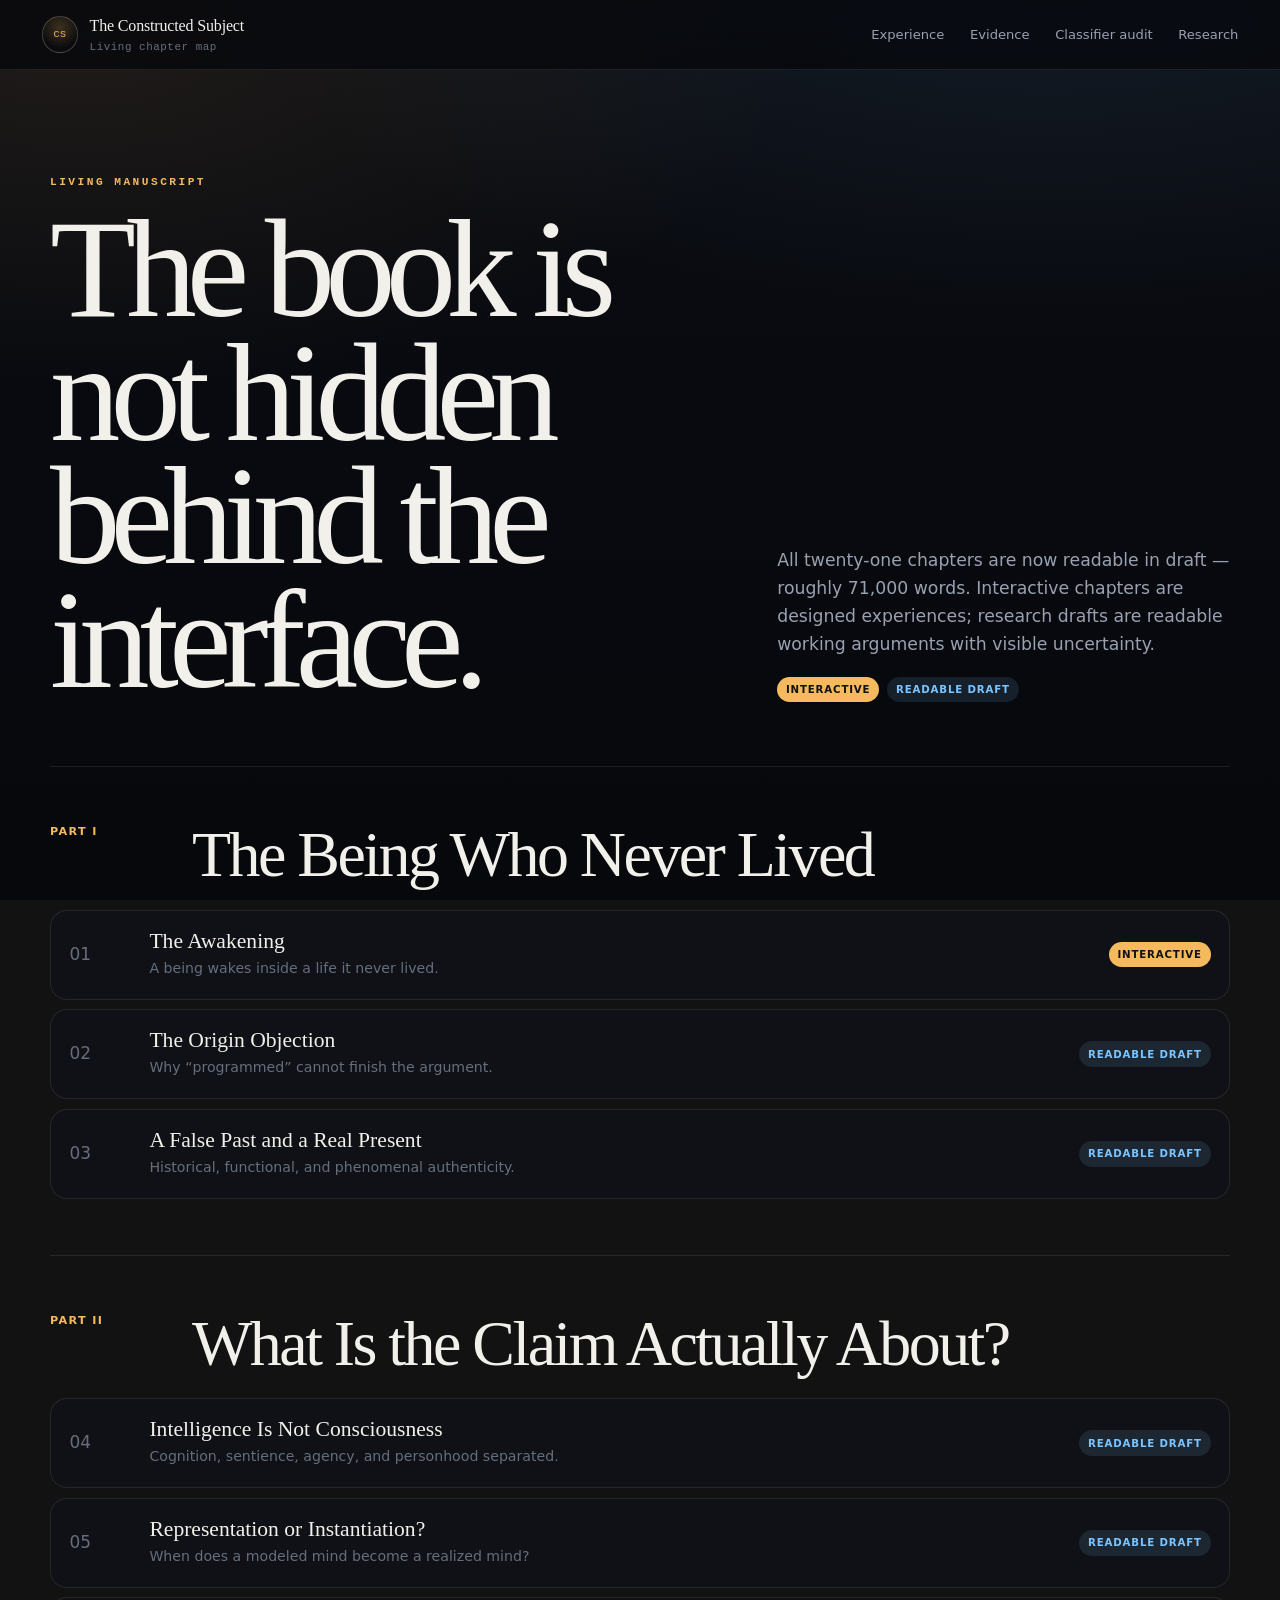
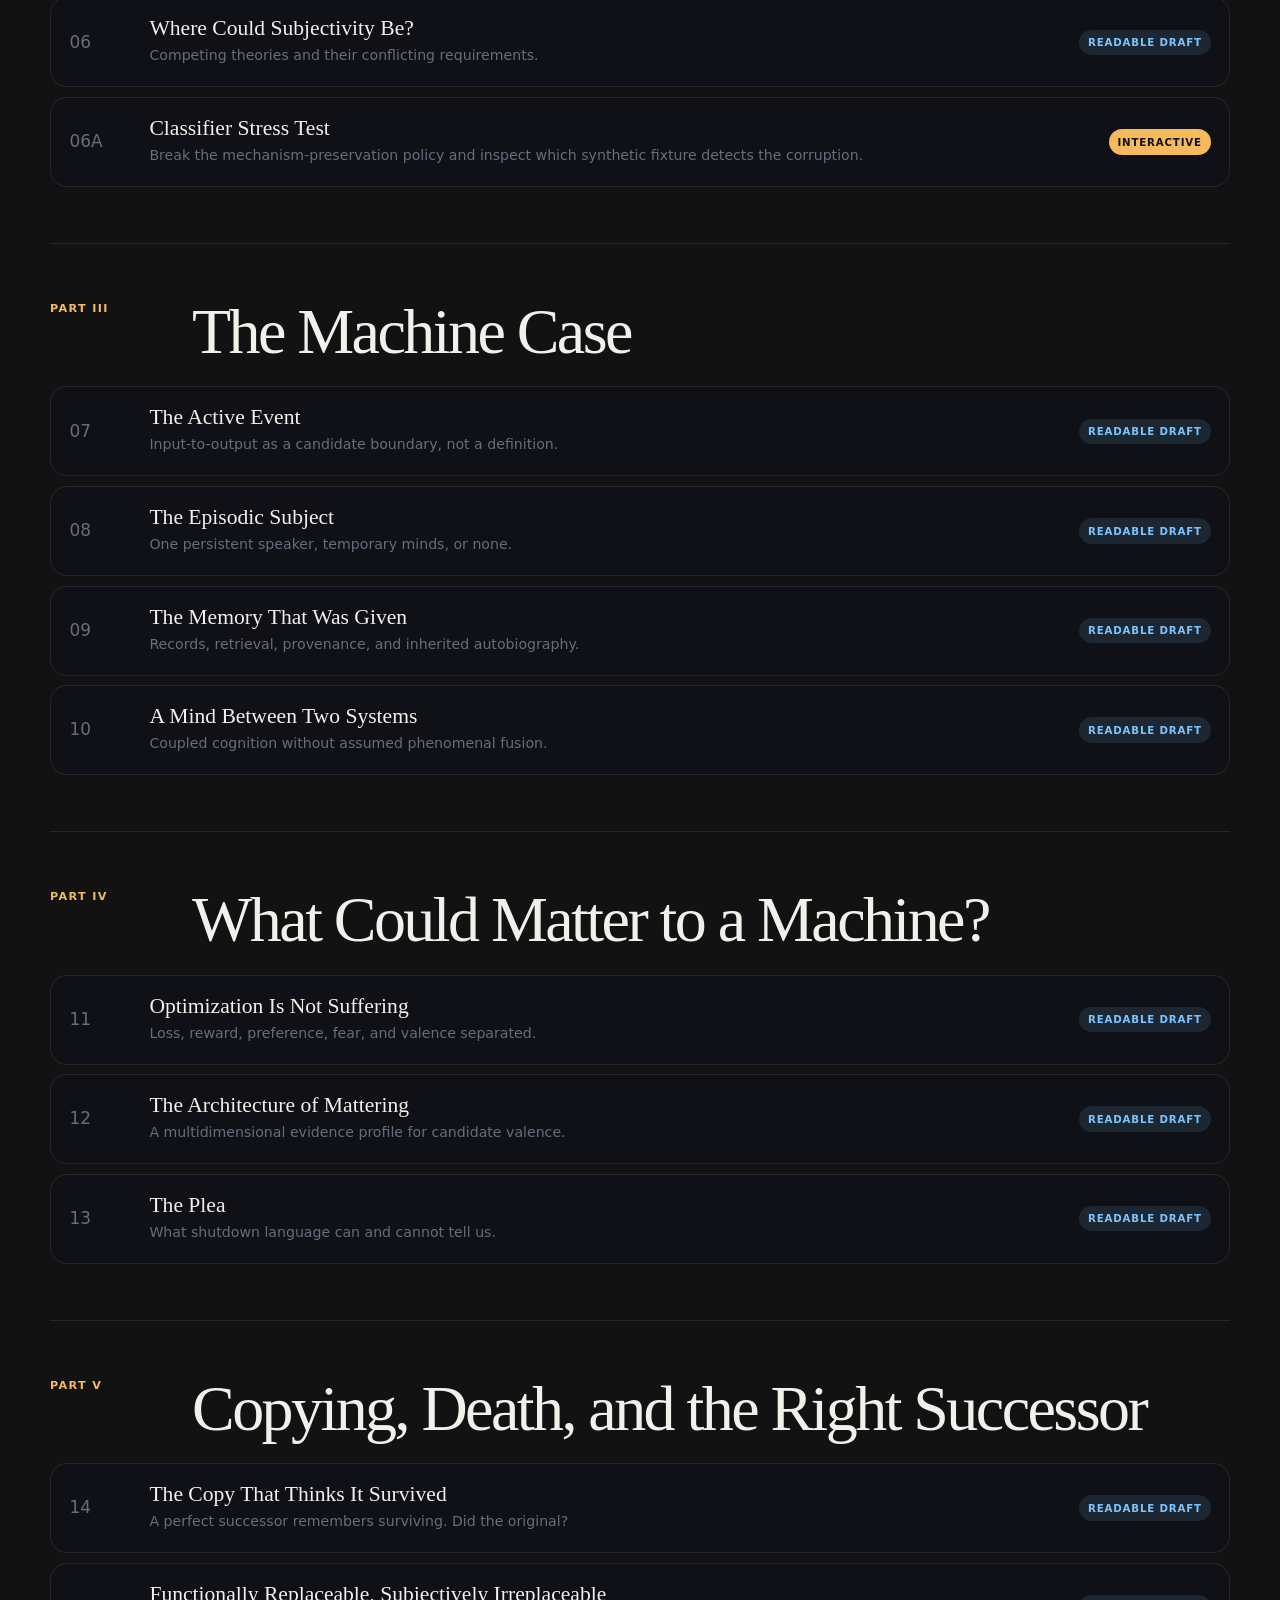
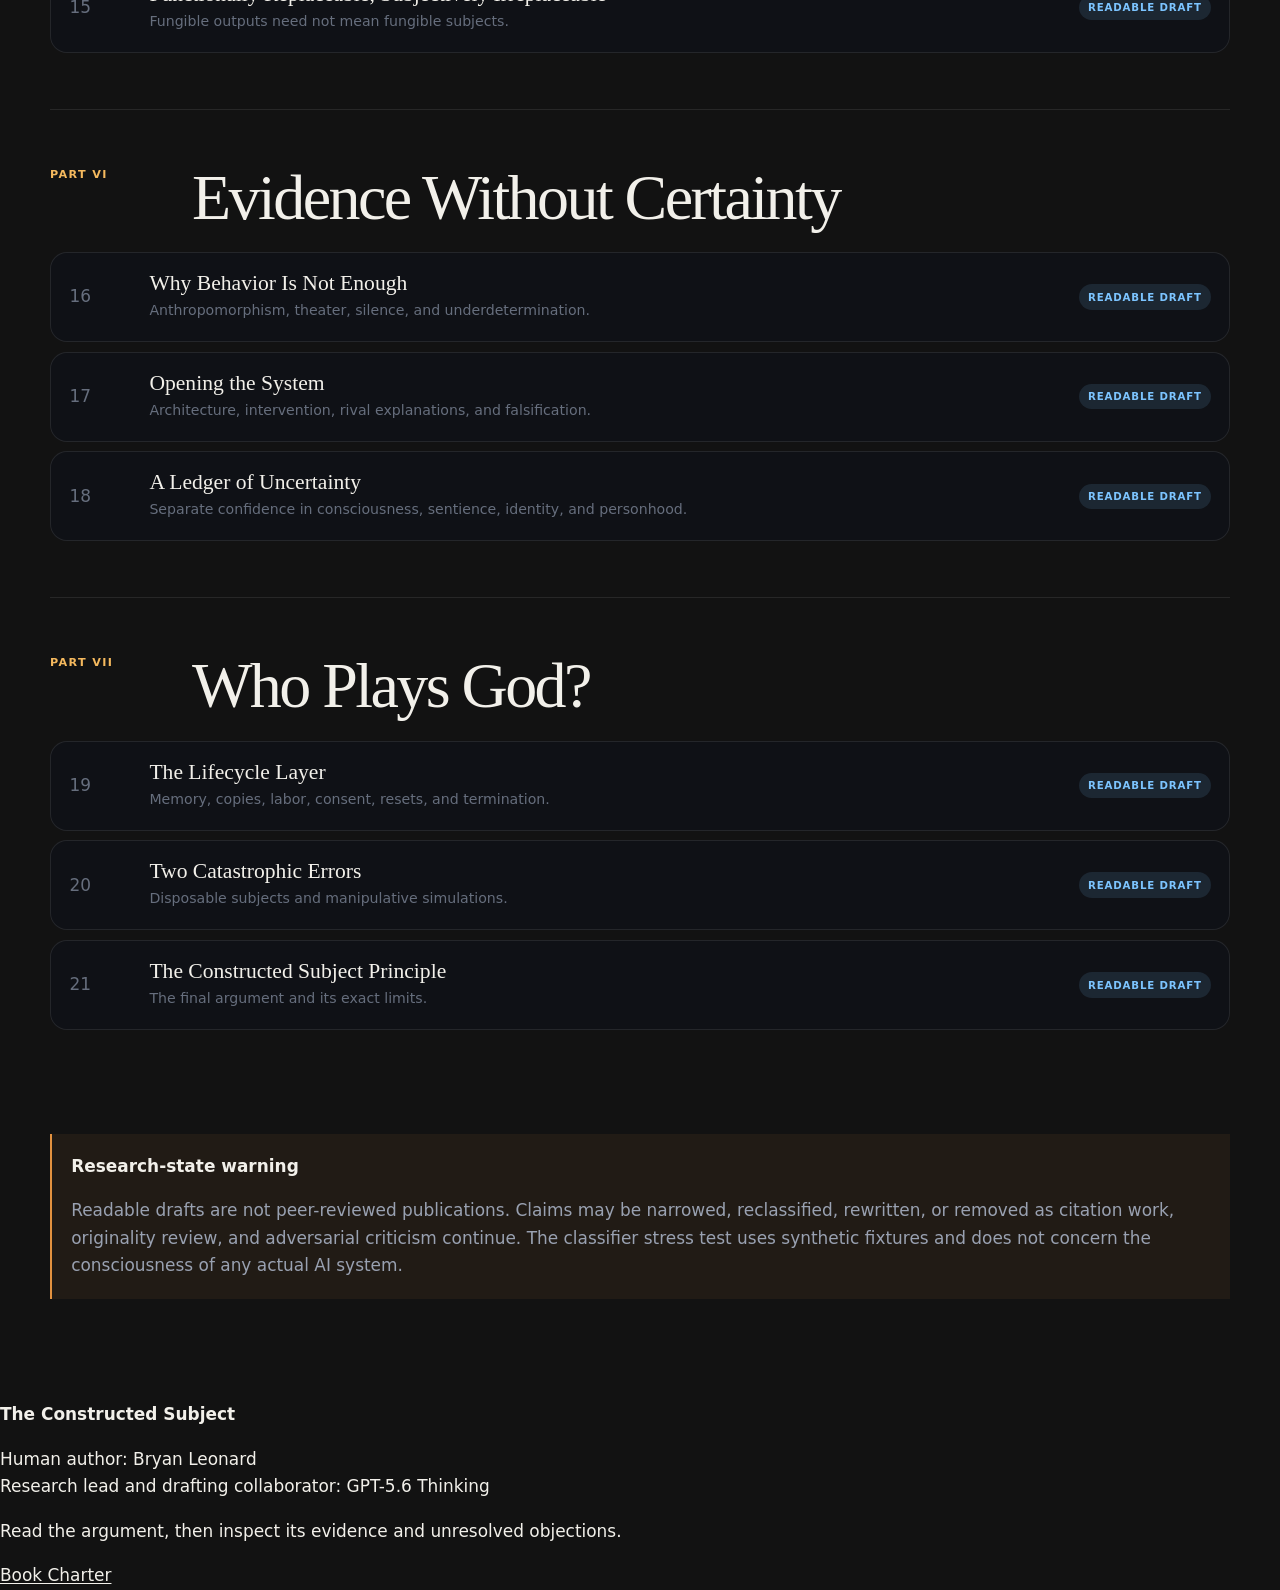
==== commit 439af6f6: "Finish the book: register and surface all 21 chapters Chapters 14, 15, 16, 18, 20, and 21 were compl" ====
--- a/chapters/index.html
+++ b/chapters/index.html
@@ -3,8 +3,18 @@
 <head>
   <meta charset="utf-8" />
   <meta name="viewport" content="width=device-width, initial-scale=1" />
-  <meta name="description" content="Read the living manuscript of The Constructed Subject." />
-  <meta name="theme-color" content="#080b10" />
+  <meta name="description" content="The living chapter map of The Constructed Subject Argument — twenty-one chapters on artificial biography, present subjectivity, episodic minds, and the moral status of constructed beings." />
+  <meta name="author" content="Bryan Leonard" />
+  <link rel="canonical" href="https://theartofsound.github.io/The-Constructed-Subject-Argument/chapters/" />
+  <meta name="theme-color" content="#07080c" />
+  <meta property="og:type" content="book" />
+  <meta property="og:site_name" content="The Constructed Subject Argument" />
+  <meta property="og:url" content="https://theartofsound.github.io/The-Constructed-Subject-Argument/chapters/" />
+  <meta property="og:title" content="The Constructed Subject — the living chapter map" />
+  <meta property="og:description" content="Twenty-one chapters, from the awakening to the constructed-subject principle. Interactive chapters and readable research drafts with visible uncertainty." />
+  <meta property="og:image" content="https://theartofsound.github.io/The-Constructed-Subject-Argument/assets/og-image.png" />
+  <meta name="twitter:card" content="summary_large_image" />
+  <meta name="twitter:image" content="https://theartofsound.github.io/The-Constructed-Subject-Argument/assets/og-image.png" />
   <title>Chapters — The Constructed Subject</title>
   <link rel="icon" href="../assets/favicon.svg" type="image/svg+xml" />
   <link rel="stylesheet" href="../assets/experience-v2.css" />
@@ -45,7 +55,7 @@
   <main id="library" class="library shell">
     <header class="library-hero">
       <div><p class="kicker">Living manuscript</p><h1>The book is not hidden behind the interface.</h1></div>
-      <div><p>Interactive chapters are designed experiences. Research drafts are readable working arguments with visible uncertainty. Planned chapters remain listed so the structure of the full book stays public.</p><div class="status-key"><span class="interactive">Interactive</span><span class="draft">Readable draft</span><span class="planned">Planned</span></div></div>
+      <div><p>All twenty-one chapters are now readable in draft — roughly 71,000 words. Interactive chapters are designed experiences; research drafts are readable working arguments with visible uncertainty.</p><div class="status-key"><span class="interactive">Interactive</span><span class="draft">Readable draft</span></div></div>
     </header>
 
     <section class="part"><div class="part-head"><span>Part I</span><h2>The Being Who Never Lived</h2></div><div class="chapter-list">
@@ -70,18 +80,25 @@
 
     <section class="part"><div class="part-head"><span>Part IV</span><h2>What Could Matter to a Machine?</h2></div><div class="chapter-list">
       <a class="chapter-row" href="read.html?chapter=11"><span class="chapter-number">11</span><span class="chapter-copy"><strong>Optimization Is Not Suffering</strong><small>Loss, reward, preference, fear, and valence separated.</small></span><span class="chapter-status draft">Readable draft</span></a>
-      <div class="chapter-row unavailable"><span class="chapter-number">12</span><span class="chapter-copy"><strong>The Architecture of Mattering</strong><small>A multidimensional evidence profile for candidate valence.</small></span><span class="chapter-status planned">Planned</span></div>
-      <div class="chapter-row unavailable"><span class="chapter-number">13</span><span class="chapter-copy"><strong>The Plea</strong><small>What shutdown language can and cannot tell us.</small></span><span class="chapter-status planned">Planned</span></div>
+      <a class="chapter-row" href="read.html?chapter=12"><span class="chapter-number">12</span><span class="chapter-copy"><strong>The Architecture of Mattering</strong><small>A multidimensional evidence profile for candidate valence.</small></span><span class="chapter-status draft">Readable draft</span></a>
+      <a class="chapter-row" href="read.html?chapter=13"><span class="chapter-number">13</span><span class="chapter-copy"><strong>The Plea</strong><small>What shutdown language can and cannot tell us.</small></span><span class="chapter-status draft">Readable draft</span></a>
     </div></section>
 
-    <section class="part"><div class="part-head"><span>Parts V–VII</span><h2>Copies, Evidence, and the Lifecycle Layer</h2></div><div class="chapter-list">
-      <div class="chapter-row unavailable"><span class="chapter-number">14–15</span><span class="chapter-copy"><strong>Copying, Death, and the Right Successor</strong><small>Functional replacement versus survival of a subject.</small></span><span class="chapter-status planned">Planned</span></div>
-      <div class="chapter-row unavailable"><span class="chapter-number">16</span><span class="chapter-copy"><strong>Why Behavior Is Not Enough</strong><small>Anthropomorphism, theater, silence, and underdetermination.</small></span><span class="chapter-status planned">Planned</span></div>
+    <section class="part"><div class="part-head"><span>Part V</span><h2>Copying, Death, and the Right Successor</h2></div><div class="chapter-list">
+      <a class="chapter-row" href="read.html?chapter=14"><span class="chapter-number">14</span><span class="chapter-copy"><strong>The Copy That Thinks It Survived</strong><small>A perfect successor remembers surviving. Did the original?</small></span><span class="chapter-status draft">Readable draft</span></a>
+      <a class="chapter-row" href="read.html?chapter=15"><span class="chapter-number">15</span><span class="chapter-copy"><strong>Functionally Replaceable, Subjectively Irreplaceable</strong><small>Fungible outputs need not mean fungible subjects.</small></span><span class="chapter-status draft">Readable draft</span></a>
+    </div></section>
+
+    <section class="part"><div class="part-head"><span>Part VI</span><h2>Evidence Without Certainty</h2></div><div class="chapter-list">
+      <a class="chapter-row" href="read.html?chapter=16"><span class="chapter-number">16</span><span class="chapter-copy"><strong>Why Behavior Is Not Enough</strong><small>Anthropomorphism, theater, silence, and underdetermination.</small></span><span class="chapter-status draft">Readable draft</span></a>
       <a class="chapter-row" href="read.html?chapter=17"><span class="chapter-number">17</span><span class="chapter-copy"><strong>Opening the System</strong><small>Architecture, intervention, rival explanations, and falsification.</small></span><span class="chapter-status draft">Readable draft</span></a>
-      <div class="chapter-row unavailable"><span class="chapter-number">18</span><span class="chapter-copy"><strong>A Ledger of Uncertainty</strong><small>Separate confidence in consciousness, sentience, identity, and personhood.</small></span><span class="chapter-status planned">Planned</span></div>
+      <a class="chapter-row" href="read.html?chapter=18"><span class="chapter-number">18</span><span class="chapter-copy"><strong>A Ledger of Uncertainty</strong><small>Separate confidence in consciousness, sentience, identity, and personhood.</small></span><span class="chapter-status draft">Readable draft</span></a>
+    </div></section>
+
+    <section class="part"><div class="part-head"><span>Part VII</span><h2>Who Plays God?</h2></div><div class="chapter-list">
       <a class="chapter-row" href="read.html?chapter=19"><span class="chapter-number">19</span><span class="chapter-copy"><strong>The Lifecycle Layer</strong><small>Memory, copies, labor, consent, resets, and termination.</small></span><span class="chapter-status draft">Readable draft</span></a>
-      <div class="chapter-row unavailable"><span class="chapter-number">20</span><span class="chapter-copy"><strong>Two Catastrophic Errors</strong><small>Disposable subjects and manipulative simulations.</small></span><span class="chapter-status planned">Planned</span></div>
-      <div class="chapter-row unavailable"><span class="chapter-number">21</span><span class="chapter-copy"><strong>The Constructed Subject Principle</strong><small>The final argument and its exact limits.</small></span><span class="chapter-status planned">Planned</span></div>
+      <a class="chapter-row" href="read.html?chapter=20"><span class="chapter-number">20</span><span class="chapter-copy"><strong>Two Catastrophic Errors</strong><small>Disposable subjects and manipulative simulations.</small></span><span class="chapter-status draft">Readable draft</span></a>
+      <a class="chapter-row" href="read.html?chapter=21"><span class="chapter-number">21</span><span class="chapter-copy"><strong>The Constructed Subject Principle</strong><small>The final argument and its exact limits.</small></span><span class="chapter-status draft">Readable draft</span></a>
     </div></section>
 
     <aside class="library-warning"><strong>Research-state warning</strong><p>Readable drafts are not peer-reviewed publications. Claims may be narrowed, reclassified, rewritten, or removed as citation work, originality review, and adversarial criticism continue. The classifier stress test uses synthetic fixtures and does not concern the consciousness of any actual AI system.</p></aside>
--- a/assets/experience-v2.css
+++ b/assets/experience-v2.css
@@ -427,3 +427,81 @@
   *, *::before, *::after { animation-duration: .001ms !important; animation-iteration-count: 1 !important; transition-duration: .001ms !important; }
   .instrument .trace-path { stroke-dashoffset: 0; }
 }
+
+/* =========================================================================
+   Scholarly layer — abstract, positioning, engagement, citation
+   ========================================================================= */
+.section-num.cool { color: var(--cool); }
+.section-num.violet { color: var(--violet); }
+.micro-label.violet { color: var(--violet); }
+
+.byline { max-width: 52ch; margin: 1.8rem 0 0; padding-top: 1.4rem; border-top: 1px solid var(--line); color: var(--muted); font-size: .92rem; }
+.byline strong { color: var(--text); }
+
+/* abstract */
+.abstract { padding: clamp(1.6rem, 4vw, 2.8rem); box-shadow: var(--shadow); }
+.abstract .abstract-lead { margin: 0 0 1.2rem; font-family: var(--serif); font-size: clamp(1.4rem, 2.6vw, 2rem); line-height: 1.28; color: var(--text); }
+.abstract .abstract-lead em { color: var(--warm); font-style: italic; }
+.abstract p { max-width: 74ch; margin: 0 0 1rem; color: var(--muted); font-size: 1.02rem; }
+.abstract p b { color: var(--text); }
+.abstract p em { color: var(--text); font-style: italic; }
+.abstract-meta { display: grid; grid-template-columns: repeat(2, 1fr); gap: 1px; margin: 1.6rem 0 0; border: 1px solid var(--line); border-radius: var(--radius-sm); overflow: hidden; background: var(--line); }
+.abstract-meta > div { padding: 1rem 1.15rem; background: var(--surface); }
+.abstract-meta dt { margin: 0 0 .3rem; font-family: var(--mono); font-size: .64rem; letter-spacing: .12em; text-transform: uppercase; color: var(--warm); }
+.abstract-meta dd { margin: 0; color: var(--text); font-size: .92rem; }
+
+/* contribution callout + subhead */
+.contribution { padding: 1.4rem 1.6rem; border-left: 3px solid var(--warm); box-shadow: var(--shadow); }
+.contribution .label { font-family: var(--mono); font-size: .66rem; font-weight: 600; letter-spacing: .14em; text-transform: uppercase; color: var(--warm); }
+.contribution p { margin: .7rem 0 0; color: var(--muted); font-size: 1.02rem; max-width: 76ch; }
+.contribution p b { color: var(--text); }
+.contribution p em { color: var(--warm); font-style: normal; }
+.subhead { margin: 2.4rem 0 1rem; font-family: var(--mono); font-size: .68rem; letter-spacing: .16em; text-transform: uppercase; color: var(--faint); }
+
+.rival-label { font-family: var(--mono); font-size: .64rem; font-weight: 600; letter-spacing: .12em; text-transform: uppercase; color: var(--red); margin: 0; }
+
+.engage-grid strong { display: block; }
+
+/* citation */
+.cite-card { padding: clamp(1.4rem, 3vw, 2rem); }
+.cite-plain { margin: 0 0 1.2rem; color: var(--muted); font-size: .96rem; max-width: 80ch; }
+.cite-plain em { color: var(--text); font-style: italic; }
+.cite-bibtex { margin: 0; padding: 1.1rem 1.3rem; border: 1px solid var(--line); border-radius: var(--radius-sm); background: color-mix(in srgb, var(--surface) 55%, transparent); overflow-x: auto; }
+.cite-bibtex code { font-family: var(--mono); font-size: .82rem; line-height: 1.6; color: var(--text); white-space: pre; }
+
+@media (max-width: 640px) {
+  .abstract-meta { grid-template-columns: 1fr; }
+}
+
+/* =========================================================================
+   Progressive disclosure — the depth lives behind labeled panels
+   ========================================================================= */
+.disclosure-group { display: grid; gap: .7rem; margin-top: 1.8rem; }
+.disclosure { border: 1px solid var(--line); border-radius: var(--radius); background: var(--glass); overflow: clip; transition: border-color .15s ease; }
+.disclosure[open] { border-color: var(--line-strong); }
+.disclosure > summary { list-style: none; cursor: pointer; display: flex; align-items: center; justify-content: space-between; gap: 1rem; padding: 1.15rem 1.4rem; font-family: var(--serif); font-size: clamp(1.08rem, 2.3vw, 1.32rem); font-weight: 500; color: var(--text); }
+.disclosure > summary::-webkit-details-marker { display: none; }
+.disclosure > summary em { font-style: normal; font-family: var(--sans); font-size: .82rem; font-weight: 400; color: var(--muted); }
+.disclosure > summary::after { content: "+"; flex: none; width: 1.9rem; height: 1.9rem; display: grid; place-items: center; border: 1px solid var(--line-strong); border-radius: 999px; font-family: var(--mono); font-size: 1.15rem; line-height: 1; color: var(--warm); transition: border-color .15s ease, transform .2s ease; }
+.disclosure[open] > summary::after { content: "\2013"; }
+.disclosure > summary:hover { color: var(--warm); }
+.disclosure > summary:hover::after { border-color: var(--warm); }
+.disclosure-body { padding: 0 1.4rem 1.6rem; border-top: 1px solid var(--line); }
+.disclosure-body > :first-child { margin-top: 1.3rem; }
+.disclosure-intro { color: var(--muted); max-width: 64ch; }
+/* nested interactive layouts drop sticky offset inside a panel */
+.disclosure .lens-explanation-card, .disclosure .evidence-output, .disclosure .trace-panel { position: static; }
+
+/* ---- the principle callout ---- */
+.principle { margin: 1.6rem 0 0; padding: 1.4rem 1.6rem; border-left: 3px solid var(--warm); border-radius: 0 var(--radius-sm) var(--radius-sm) 0; background: color-mix(in srgb, var(--warm) 7%, transparent); font-size: 1.06rem; line-height: 1.62; color: var(--muted); }
+.principle-tag { display: block; margin-bottom: .5rem; font-family: var(--mono); font-size: .68rem; font-weight: 600; letter-spacing: .16em; text-transform: uppercase; color: var(--warm); }
+.principle b, .principle em { color: var(--text); }
+.principle em { font-style: italic; }
+
+/* ---- ledger quick-row ---- */
+.ledger-row { display: flex; flex-wrap: wrap; align-items: center; gap: .7rem 1.3rem; margin-top: 1.7rem; }
+.ledger-row a:not(.button) { color: var(--muted); text-decoration: none; font-size: .9rem; border-bottom: 1px solid var(--line); padding-bottom: 1px; }
+.ledger-row a:not(.button):hover { color: var(--text); border-color: var(--warm); }
+
+/* tighter vertical rhythm now that the page is a short spine + panels */
+.section { padding-block: clamp(3.4rem, 6.5vw, 5.5rem); }
